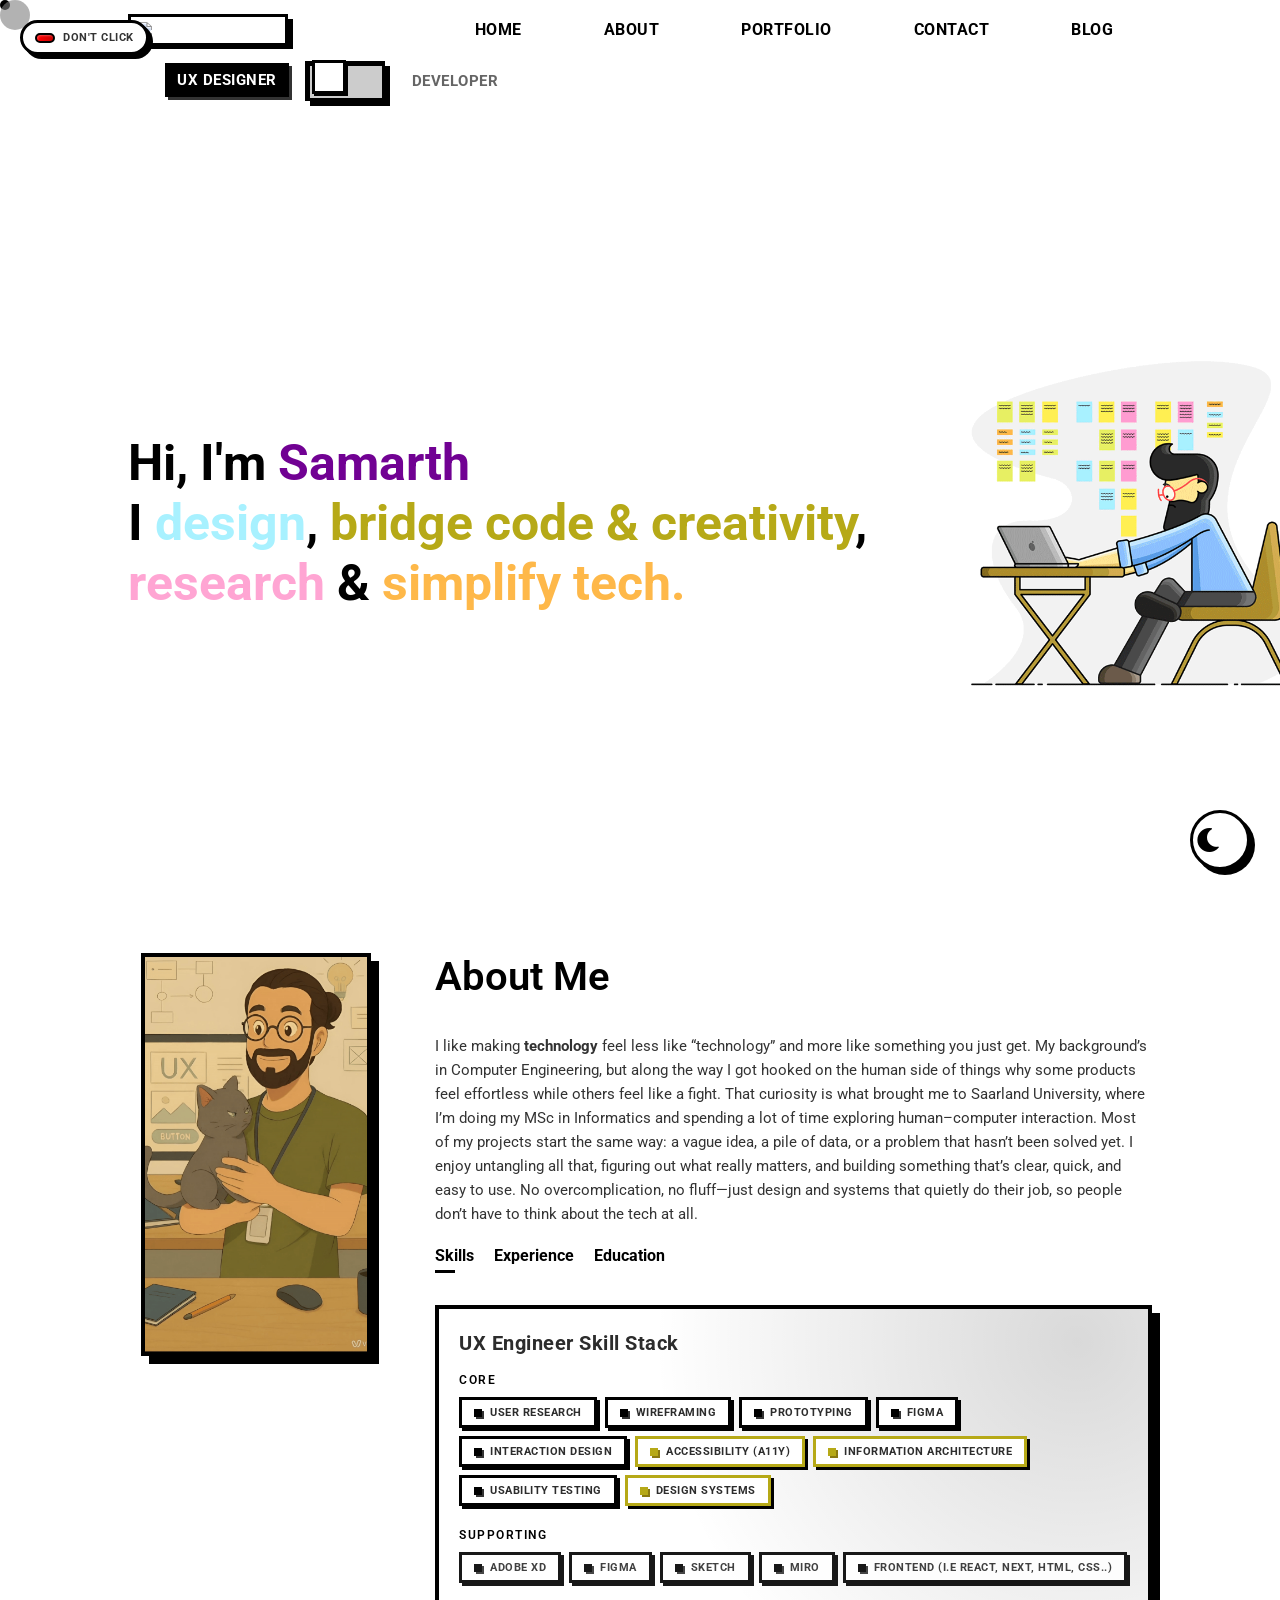
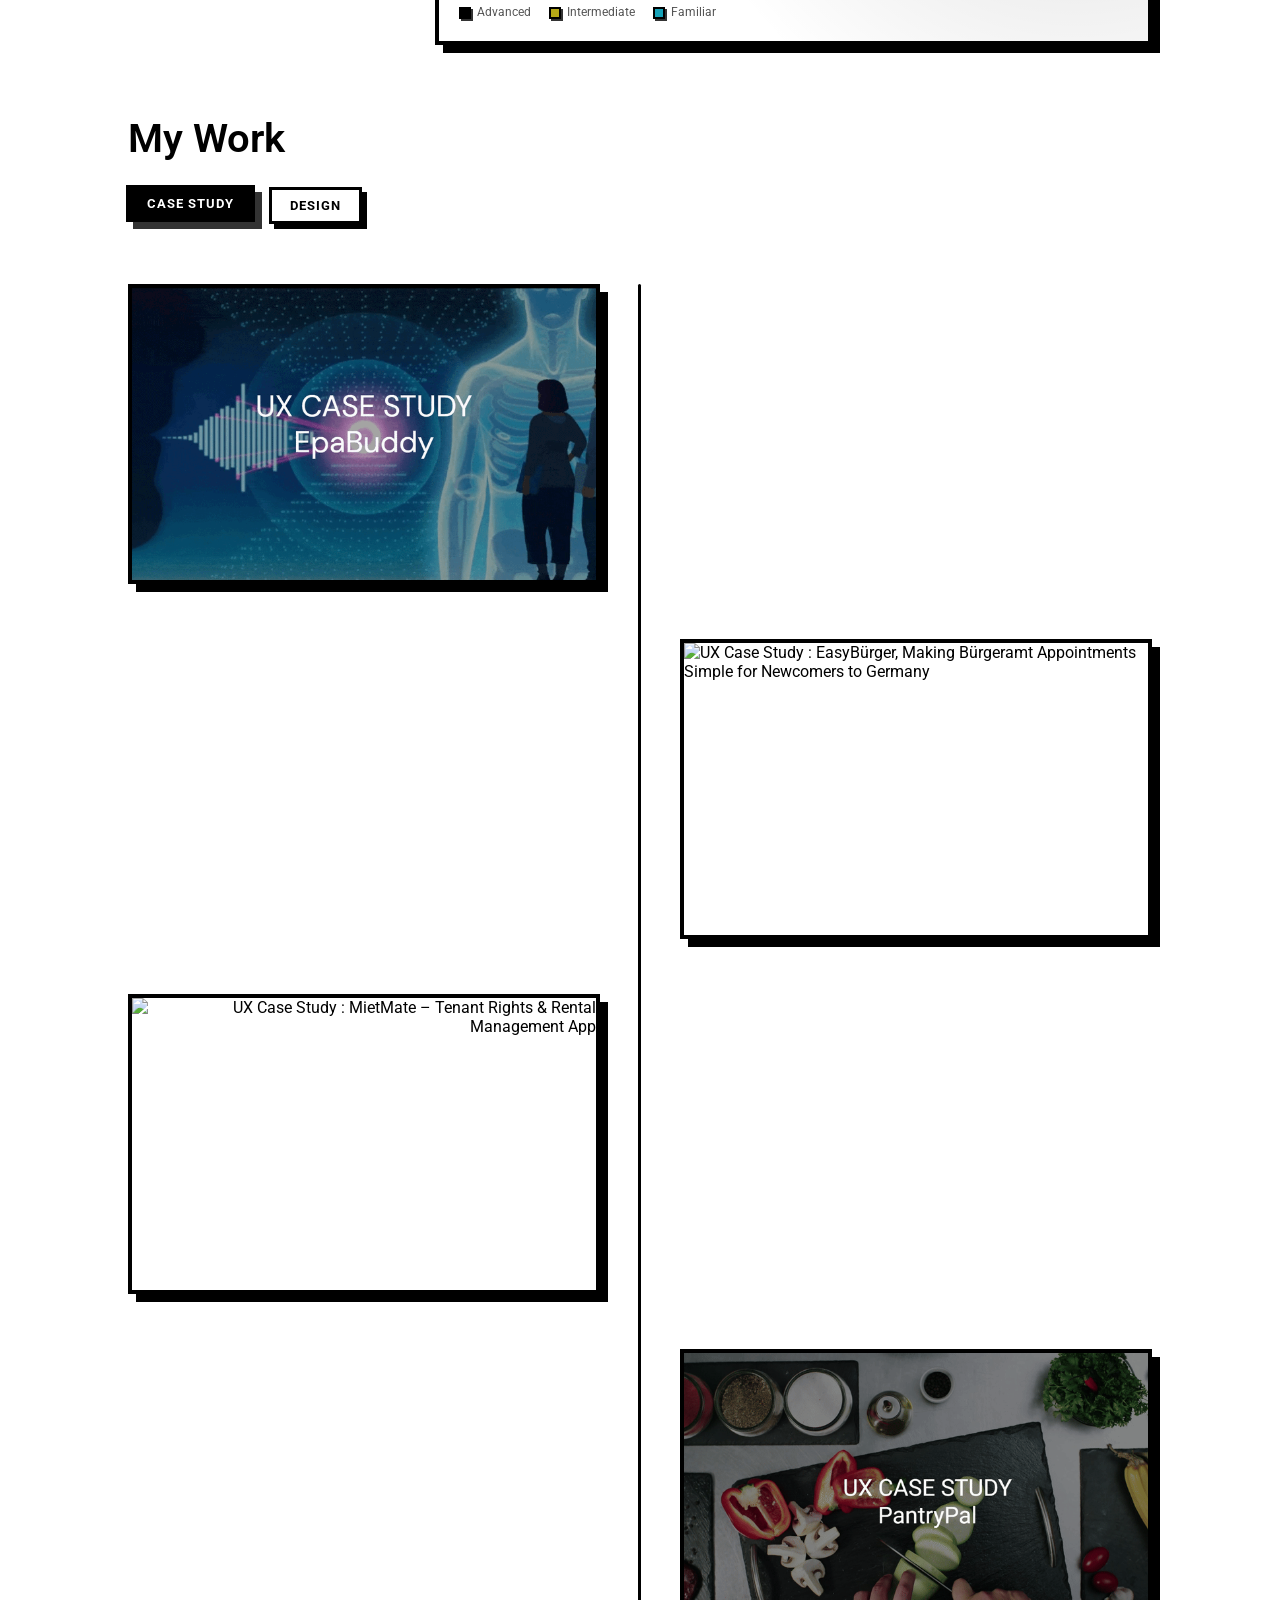
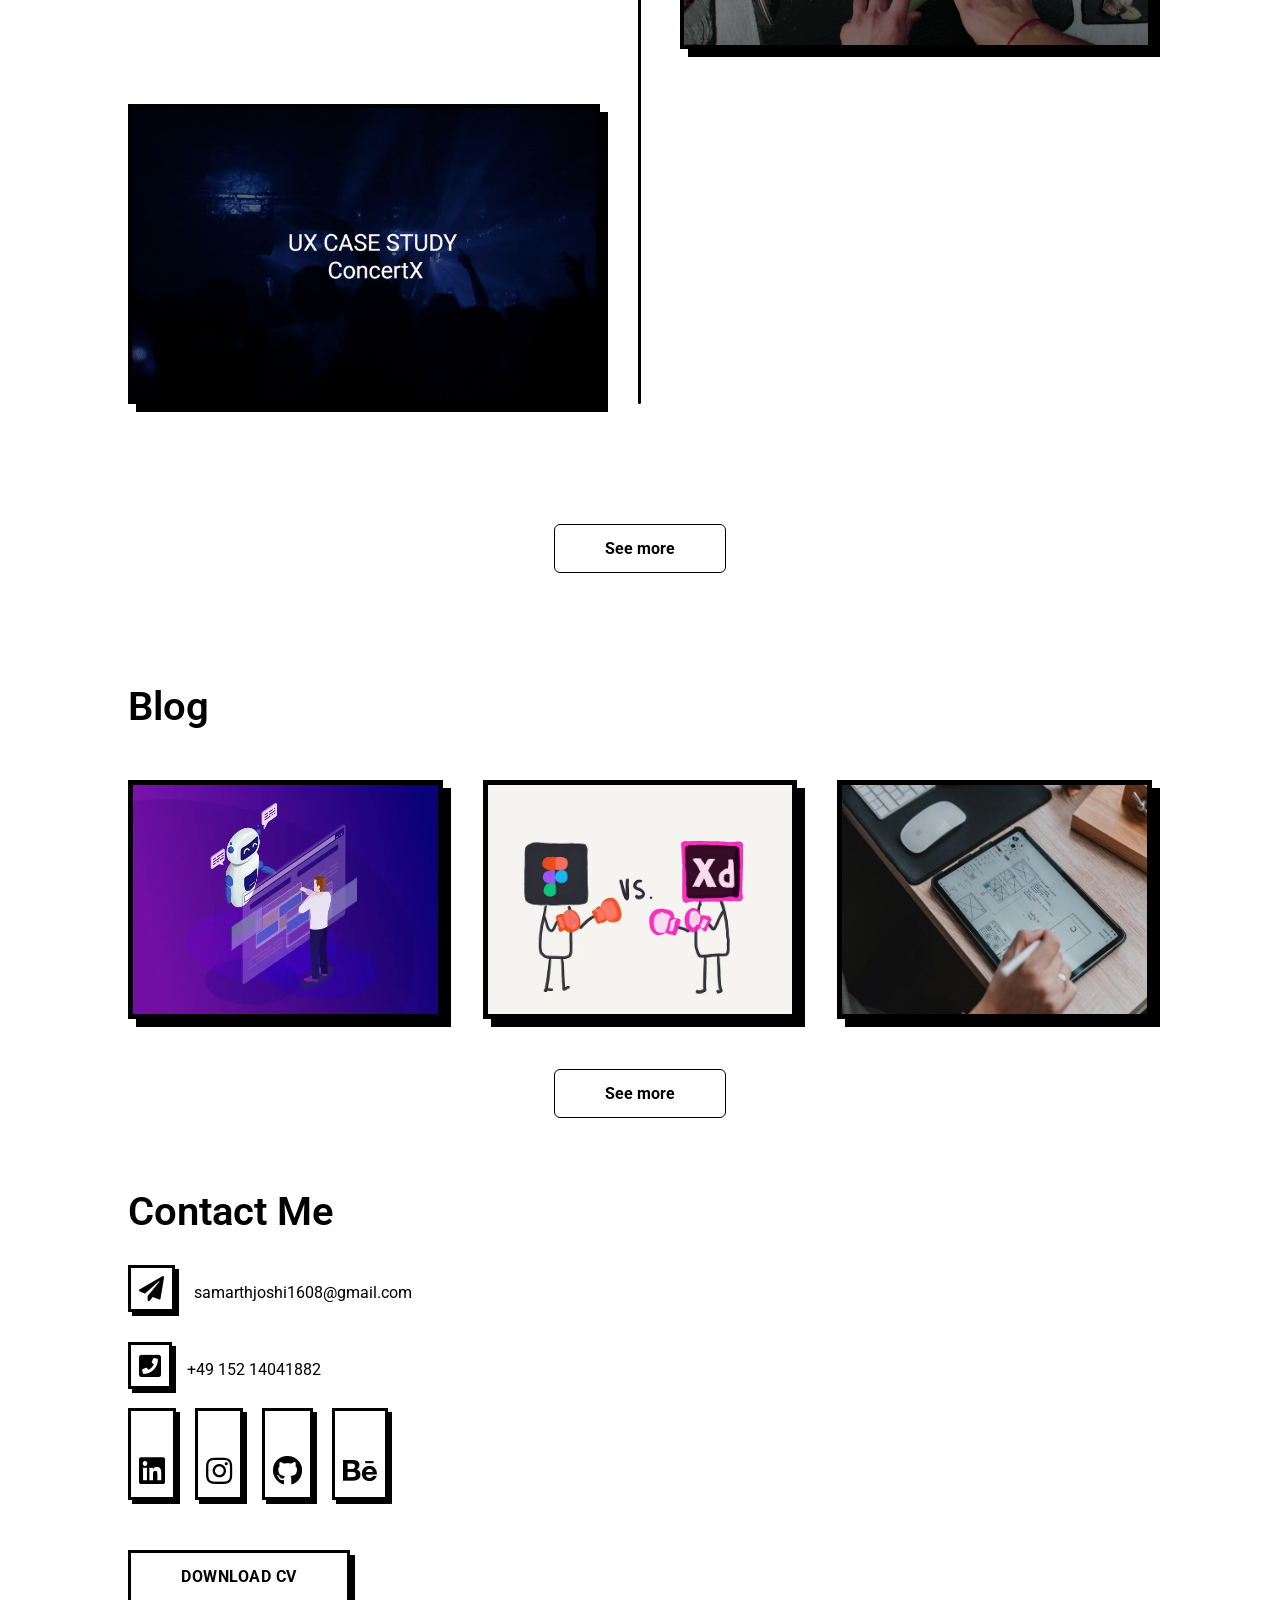
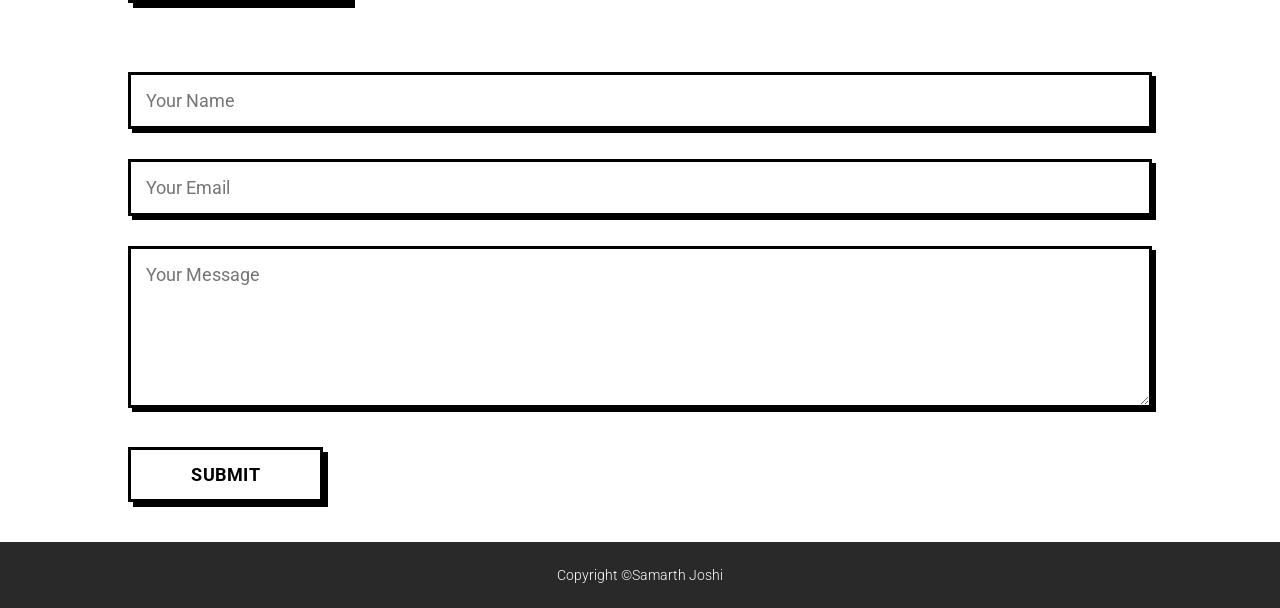
==== index.html @ 3511e474 "new case study" ====
<!DOCTYPE html>
<html lang="en">
    <head>
        <meta charset="UTF-8">
        <meta http-equiv="X-UA-Compatible" content="IE=edge">
        <meta name="viewport" content="width=device-width, initial-scale=1.0">
        <title>Samarth Joshi</title>
        <link rel="stylesheet" href="style.css">
        <link rel="stylesheet" href="https://use.fontawesome.com/releases/v5.13.0/css/all.css">
        <link rel="stylesheet" href="https://cdn.jsdelivr.net/npm/@fortawesome/fontawesome-free@5.15.4/css/fontawesome.min.css" integrity="sha384-jLKHWM3JRmfMU0A5x5AkjWkw/EYfGUAGagvnfryNV3F9VqM98XiIH7VBGVoxVSc7" crossorigin="anonymous">
        <link rel="preconnect" href="https://fonts.googleapis.com">

<link rel="preconnect" href="https://fonts.gstatic.com" crossorigin>
<link href="https://fonts.googleapis.com/css2?family=Roboto&display=swap" rel="stylesheet">
<link rel="preconnect" href="https://fonts.googleapis.com">
<link rel="preconnect" href="https://fonts.gstatic.com" crossorigin>
<link href="https://fonts.googleapis.com/css2?family=Tourney:wght@200&display=swap" rel="stylesheet">
<link rel="preconnect" href="https://fonts.googleapis.com">
<link rel="preconnect" href="https://fonts.gstatic.com" crossorigin>
<link href="https://fonts.googleapis.com/css2?family=Amatic+SC:wght@700&display=swap" rel="stylesheet">
<link rel="preconnect" href="https://fonts.googleapis.com">
<link rel="preconnect" href="https://fonts.gstatic.com" crossorigin>
<link href="https://fonts.googleapis.com/css2?family=Roboto+Condensed&display=swap" rel="stylesheet">
<link rel="preconnect" href="https://fonts.googleapis.com">
<link rel="preconnect" href="https://fonts.gstatic.com" crossorigin>
<link href="https://fonts.googleapis.com/css2?family=Trocchi&display=swap" rel="stylesheet">
<link rel="preconnect" href="https://fonts.googleapis.com">
<link rel="preconnect" href="https://fonts.gstatic.com" crossorigin>
<link href="https://fonts.googleapis.com/css2?family=Cutive&display=swap" rel="stylesheet">

    </head>
    <body>
<!-- Scroll Progress Indicator -->
<div class="scroll-progress" id="scrollProgress"></div>

<!-- Dynamic Cursor -->
<div class="cursor" id="cursor"></div>
<div class="cursor-follower" id="cursorFollower"></div>

<!-- Floating Particles -->
<canvas id="particlesCanvas"></canvas>

<!-- Matrix Pill Icon -->
<div class="matrix-pill-icon" id="matrixPillIcon" title="Take the red pill...">
    <div class="pill red-pill"></div>
    <span class="pill-text">Don't click</span>
</div>

<!-- Theme Toggle -->
<div class="theme-toggle" id="themeToggle">
    <i class="fas fa-moon"></i>
    <i class="fas fa-sun"></i>
</div>
<div id="header">
    <div class="container">
        <nav>
            <img src="images/Screenshot_2023-09-24_214916-removebg-preview.png" class="logo">
            <ul id="sidemenu">
                <li><a href="#header">Home</a></li>
                <li><a href="#About">About</a></li>
                <li><a href="#portfolio">Portfolio</a></li>
                <li><a href="#contact">Contact</a></li>
                <li><a href="#Blog">Blog</a></li>
                <i class="fas fa-times" onclick="closemenu()"></i>
            </ul>
            <i class="fas fa-bars" onclick="openmenu()"></i>
            <div class="role-toggle" aria-label="Toggle professional role">
                <span class="role-label active" data-role="ux">UX Designer</span>
                <label class="switch" aria-hidden="true">
                    <input type="checkbox" id="roleSwitch" aria-label="Developer mode toggle">
                    <span class="slider"></span>
                </label>
                <span class="role-label" data-role="dev">Developer</span>
            </div>

        </nav>
        <div class="header-content">
            <div class="header-image">
                <img src="Images/life-of-a-ux-designer-800x600.gif" alt="UX Designer Illustration" class="header-illustration">
            </div>
            <div class="header-text">
                <div class="text-typing">
                <h1 id="introLine">Hi, I'm <span1>Samarth</span1></h1>
                <h1 id="roleLine">
                    I <span2>design intuitive experiences</span2>, <span3>bridge code & creativity</span3>,<br>
                    <span4>research what users need</span4> & <span5>make technology feel effortless.</span5>
                </h1>
                </div>
            </div>
        </div>
    </div>
</div>
<!----------------about------------------------------>
<div id="About">
    <div class="container">
        <div class="row">
            <div class="about-col-1">
            <img src="Images/About me.gif" class="enhanced-hover">
            </div>
            <div class="about-col-2">
               <h1 class="subtitle">About Me</h1>
               <p id="aboutDescription" class="about-intro"><br>I like making <b>technology</b> feel less like “technology” and more like something you just get. My background’s in Computer Engineering, but along the way I got hooked on the human side of things why some products feel effortless while others feel like a fight. That curiosity is what brought me to Saarland University, where I’m doing my MSc in Informatics and spending a lot of time exploring human–computer interaction.

Most of my projects start the same way: a vague idea, a pile of data, or a problem that hasn’t been solved yet. I enjoy untangling all that, figuring out what really matters, and building something that’s clear, quick, and easy to use. No overcomplication, no fluff—just design and systems that quietly do their job, so people don’t have to think about the tech at all.</p>
               <div class="tab-titles">
                <p class="tab-links active-link"  onclick="opentab('Skills')" >Skills</p>
                <p class="tab-links"onclick="opentab('Experience')">Experience</p>
                <p class="tab-links" onclick="opentab('Education')">Education</p>

               </div>
               <div class="tab-contents active-tab"id='Skills'>
                <div class="about-card" id="skillsCard">
                    <h3 class="skills-role-heading" id="skillsRoleHeading">UX Engineer Skill Stack</h3>
                    <div class="skills-section" id="skillsPrimary">
                        <h4 class="skill-section-title">Core</h4>
                        <div class="skills-grid" id="dynamicSkills"></div>
                    </div>
                    <div class="skills-section" id="skillsSecondary">
                        <h4 class="skill-section-title">Supporting</h4>
                        <div class="skills-grid subtle" id="secondarySkills"></div>
                    </div>
                    <div class="skills-legend">
                        <span><span class="legend-dot level-advanced"></span>Advanced</span>
                        <span><span class="legend-dot level-intermediate"></span>Intermediate</span>
                        <span><span class="legend-dot level-basic"></span>Familiar</span>
                    </div>
                </div>
               </div>

                             <div class="tab-contents"id='Experience'>
                                 <div class="about-card exp-card" id="experienceCard">
                                        <h3 class="skills-role-heading" id="experienceHeading">Experience Snapshot</h3>
                                        <div class="exp-timeline" id="experienceTimeline"></div>
                                 </div>
                             </div>
                             <div class="tab-contents"id='Education'>
                                 <div class="about-card edu-card" id="educationCard">
                                        <h3 class="skills-role-heading">Education</h3>
                                        <div class="edu-list" id="educationList"></div>
                                 </div>
                             </div>
            </div>
        </div>
    </div>
</div>
<!-------------------Portfolio----------------------->
<div id="portfolio">
    <div class="container">
        <h1 class="subtitle">My Work</h1>
        <div class="project-filters" aria-label="Project filters" id="projectFilters">
            <button class="filter-btn active" data-filter="uiux">Case Study</button>
            <button class="filter-btn" data-filter="data">Design</button>
        </div>
    <div class="timeline project-timeline">
            <div class="timeline-item" data-category="uiux" data-project>
                <div class="work project-card">
                    <img src="Images/Group 26.png" alt="Hotel Booking App UI">
                    <div class="layer">
                        <div class="project-tags"><span>UI/UX</span><span>Prototype</span><span>Mobile</span></div>
                        <h3>Hotel Booking App</h3>
                        <p>End‑to‑end booking flow prototype focusing on clarity, trust signals & quick comparison.</p>
                        <div class="project-actions">
                            <a href="https://www.figma.com/proto/8xJ8wW83caqCKeoZTjOXZr/Hotel?type=design&node-id=33-191&t=L8AiPZRct03u7omN-1&scaling=min-zoom&page-id=0%3A1&starting-point-node-id=72%3A335&mode=design" target="_blank" aria-label="Open Hotel Booking App prototype"><i class="fas fa-external-link-alt"></i></a>
                        </div>
                    </div>
                </div>
            </div>
            <div class="timeline-item" data-category="uiux" data-project>
                <div class="work project-card">
                    <img src="Images/PantryPal.jpg" alt="Meditation App UI">
                    <div class="layer">
                        <div class="project-tags"><span>Wellness</span><span>UI/UX</span><span>Minimal</span></div>
                        <h3>Meditation App</h3>
                        <p>Calm, low‑distraction interface emphasizing routine streaks and guided session discovery.</p>
                        <div class="project-actions">
                            <a href="https://www.figma.com/proto/Tuli7DywD3AsdJmvYajWRR/Yoga-X?type=design&node-id=45-372&t=jBt9B0xJ7muewPkZ-1&scaling=min-zoom&page-id=0%3A1&starting-point-node-id=45%3A372&mode=design" target="_blank" aria-label="Open Meditation App prototype"><i class="fas fa-external-link-alt"></i></a>
                        </div>
                    </div>
                </div>
            </div>
            <div class="timeline-item" data-category="uiux" data-project>
                <div class="work project-card">
                    <img src="Images/Group 28.png" alt="Travel Booking App UI">
                    <div class="layer">
                        <div class="project-tags"><span>Travel</span><span>UI/UX</span><span>Animations</span></div>
                        <h3>Travel Booking App</h3>
                        <p>Simplified itinerary builder with progressive disclosure for fares, filters & upsells.</p>
                        <div class="project-actions">
                            <a href="https://www.figma.com/proto/XybJur8tO2D9V8ZmimpcKU/Travel-website?type=design&node-id=10-212&t=4AFD6om51mF8ikL7-1&scaling=min-zoom&page-id=10%3A211&mode=design" target="_blank" aria-label="Open Travel Booking App prototype"><i class="fas fa-external-link-alt"></i></a>
                        </div>
                    </div>
                </div>
            </div>
            <!-- Data projects integrated here -->
            <div class="timeline-item" data-category="data" data-project>
                <div class="work project-card">
                    <img src="Images/pexels-victor-freitas-841130.jpg" alt="Fitbit Data Project">
                    <div class="layer">
                        <div class="project-tags"><span>Data</span><span>EDA</span><span>Health</span></div>
                        <h3>Quantified Self: Fitbit Data</h3>
                        <p>Analyzing multi‑dimension tracker logs (activity / sleep / heart) to surface patterns & lifestyle insights.</p>
                        <div class="project-actions">
                            <a href="https://github.com/samy0816/PrepInsta_Winter_Internship/tree/main/Week%208%20(%20Capstone%20project-%20Fitbit%20tracker%20application)" target="_blank" aria-label="Open Fitbit Data Project repository"><i class="fas fa-external-link-alt"></i></a>
                        </div>
                    </div>
                </div>
            </div>
            <div class="timeline-item" data-category="data" data-project>
                <div class="work project-card">
                    <img src="Images/HansRosling.png" alt="Hans Rosling Data Storytelling">
                    <div class="layer">
                        <div class="project-tags"><span>DataViz</span><span>Animation</span><span>Storytelling</span></div>
                        <h3>Hans Rosling Visuals</h3>
                        <p>Recreated animated bubble charts to communicate multi‑variable development progress with impact.</p>
                        <div class="project-actions">
                            <a href="https://github.com/samy0816/PrepInsta_Winter_Internship/tree/main/Week%204%20(%20Advance%20Data%20visualization%20with%20animation%20in%20python%20(%20Hans%20rossling%20Tedex%20data%20visualization%20case%20study)" target="_blank" aria-label="Open Hans Rosling Data Storytelling repository"><i class="fas fa-external-link-alt"></i></a>
                        </div>
                    </div>
                </div>
            </div>
            <div class="timeline-item" data-category="data" data-project>
                <div class="work project-card">
                    <img src="Images/174092-clue-illustration.png" alt="SQL Sleuth Project">
                    <div class="layer">
                        <div class="project-tags"><span>SQL</span><span>Queries</span><span>Case</span></div>
                        <h3>SQL Sleuth</h3>
                        <p>Interactive detective‑style querying: uncovering anomalies, joins & relational patterns in datasets.</p>
                        <div class="project-actions">
                            <a href="https://github.com/samy0816/PrepInsta_Winter_Internship/tree/main/Week%205(%20MySQL%20and%20Web%20Scraping)" target="_blank" aria-label="Open SQL Sleuth repository"><i class="fas fa-external-link-alt"></i></a>
                        </div>
                    </div>
                </div>
            </div>
        </div>
        </div>
        <a href="" class="btn">See more</a>
    </div>
</div>
    </div>

</div>

<!--------------------Blog-------------------------------------------->
<div id="Blog">
    <div class="container">
        <h1 class="subtitle">Blog</h1>
        <div class="worklist1">

            <div class="work1">
              <img src="Images/1_QT7t9UlXrAoyfu_FBdVp7A.webp">
                <div class="layer1">
                    <h3><br>AI and UI: A beneficial ally for UI</h3>
                    <p><br>How AI can be useful for UX designer</p>
                    <a href="https://medium.com/@samarthjoshi1608/ai-and-ui-a-beneficial-ally-for-ui-14fa29f9d7f6" target="_blank"><i class="fas fa-external-link-alt"></i></a>

                  
                </div>
            </div>
            
            <div class="work1">
         <img src="Images/1_ygLNnseZxXcMUCDJZlP22Q.webp">
                <div class="layer1">
                    <h3><br>Figma vs Adobe XD: A Design War</h3>
                    <p><br>Comparsion between two most popular design tools</p>
                    <a href="https://medium.com/@samarthjoshi1608/figma-vs-adobe-xd-a-design-war-c8dd481e9f0b" target="_blank"><i class="fas fa-external-link-alt"></i></a>
                  
                </div>
            </div>
            
            <div class="work1">
        <img src="Images/0_QxLrVeyHcqgtIvYl.jpg">
                <div class="layer1">
                    <h3><br>How UX has evolved over time</h3>
                    <p><br>History of UI/UX</p>
                    <a href="https://medium.com/@samarthjoshi1608/how-ux-has-evolved-over-time-274c6830c965" target="_blank"><i class="fas fa-external-link-alt"></i></a>
                  
                </div>
            </div>

        </div>
        <a href="https://medium.com/@samarthjoshi1608" class="btn">See more</a>
    </div>
</div>

<!-----------------Contact------------------------------------>
<div id="contact">
    <div class="container">
        <div class="row">
            <div class="contact-left">
                <h1 class="subtitle">Contact Me</h1>
                <p><i class="fa fa-paper-plane" aria-hidden="true"></i> samarthjoshi1608@gmail.com</p>
                <p><i class="fa fa-phone-square" aria-hidden="true"></i>+49 152 14041882</p>
                <br>
                <div class="social-icons">
                    <a href="https://www.linkedin.com/in/samarth-joshi-3b1a7218b/"><br><i class="fab fa-linkedin"></i></a>
                    <a href="https://www.instagram.com/uidude_0816/" target="_blank"><br><i class="fab fa-instagram"></i></a>
                    <a href="https://github.com/samy0816" target="_blank"><br><i class="fab fa-github"></i></a>
                    <a href="https://www.behance.net/samarthjoshi8" target="_blank"><br><i class="fab fa-behance"></i></a>
                </div>
                <a href="Images/my-cv.pdf" download class="btn btn2">Download CV</a>
            </div>
            <div class="contact-right">
                <form name="submit-to-google-sheet">
                    <input type="text" name="Name" placeholder="Your Name" required>
                    <input type="email" name="Email"placeholder="Your Email"required>
                    <textarea name="Message" id="" rows="6" placeholder="Your Message"></textarea>
                    <button type="submit" class="btn btn2">Submit</button>
                </form> 
                <span id="msg"></span>
            </div>
        </div>
    </div>
    <div class="copyright">
    <p>Copyright ©Samarth Joshi</p>
    </div>
</div>

<!-- Matrix Overlay -->
<div class="matrix-overlay" id="matrixOverlay">
    <canvas id="matrixCanvas"></canvas>
    <div class="matrix-quote">
        <h2>"You take the red pill, you stay in Wonderland,</h2>
        <h2>and I show you how deep the rabbit-hole goes."</h2>
        <p>- Morpheus</p>
    </div>
</div>



<script>
    var tablinks = document.getElementsByClassName("tab-links");
    var tabcontents = document.getElementsByClassName("tab-contents");

    function opentab(tabname){
        for(tablink of tablinks)
        {
            tablink.classList.remove("active-link");
        }
        for(tabcontent of tabcontents)
        {
            tabcontent.classList.remove("active-tab");
        }
        event.currentTarget.classList.add("active-link");
        document.getElementById(tabname).classList.add("active-tab");
    }
</script>
<script>
    var sidemenu= document.getElementById("sidemenu");
    function openmenu(){
        sidemenu.style.right= "0";
    }

    function closemenu(){
        // Check screen width to use appropriate close position
        if (window.innerWidth <= 600) {
            sidemenu.style.right= "-250px";
        } else {
            sidemenu.style.right= "-300px";
        }
    }
</script>

<script>
    const scriptURL = 'https://script.google.com/macros/s/AKfycbzm1kVBFBYsK7bOjLw-GiNfV064TE55EIblt0Td_sFp7w3NfkiRDyka27ku7OjHH40k/exec'
    const form = document.forms['submit-to-google-sheet']
    const msg=document.getElementById("msg")
  
    form.addEventListener('submit', e => {
      e.preventDefault()
      fetch(scriptURL, { method: 'POST', body: new FormData(form)})
        .then(response => {
            msg.innerHTML="Message sent successfully"
            setTimeout(function(){
                msg.innerHTML=""
            },5000)
            form.reset()
        })
        .catch(error => console.error('Error!', error.message))
    })
  </script>
<script>
// Role toggle logic
const headerEl=document.getElementById('header');
const roleSwitch=document.getElementById('roleSwitch');
const roleLabels=document.querySelectorAll('.role-toggle .role-label');
const introLine=document.getElementById('introLine');
const roleLine=document.getElementById('roleLine');
// Dynamic skills elements
const skillsRoleHeading=document.getElementById('skillsRoleHeading');
const dynamicSkills=document.getElementById('dynamicSkills');
const secondarySkills=document.getElementById('secondarySkills');
const skillsCard=document.getElementById('skillsCard');

const skillData={
    ux:{
        title:'UX Engineer Skill Stack',
        primary:[
            {name:'User Research',level:'advanced'},
            {name:'Wireframing',level:'advanced'},
            {name:'Prototyping',level:'advanced'},
            {name:'Figma',level:'advanced'},
            {name:'Interaction Design',level:'advanced'},
            {name:'Accessibility (a11y)',level:'intermediate'},
            {name:'Information Architecture',level:'intermediate'},
            {name:'Usability Testing',level:'advanced'},
            {name:'Design Systems',level:'intermediate'}
        ],
        secondary:[
            {name:'Adobe XD',level:'advanced'},
            {name:'Figma',level:'advanced'},
            {name:'Sketch',level:'advanced'},
            {name:'Miro',level:'advanced'},
            {name:'Frontend (i.e React, Next, HTML, CSS..)',level:'advanced'}
          
        ]
    },
    dev:{
        title:'Developer Skill Stack',
        primary:[
            {name:'React',level:'advanced'},
            {name:'TypeScript',level:'advanced'},
            {name:'Next.js',level:'advanced'},
            {name:'Node.js',level:'advanced'},
            {name:'Express.js',level:'advanced'},
            {name:'MongoDB',level:'advanced'},
            {name:'ASP. NET',level:'intermediate'},
            {name:'SQL',level:'intermediate'},
            {name:'Python',level:'intermediate'},
            {name:'Java',level:'intermediate'},
            {name:'C/C++',level:'intermediate'},


        ],
        secondary:[
            {name:'SDLC',level:'advanced'},
            {name:'Data Analysis and Visualization',level:'advanced'},
            {name:'Machine Learning and Data Science',level:'intermediate'},
            {name:'Debugging',level:'advanced'},
            {name:'Testing',level:'intermediate'},
            {name:'Git',level:'intermediate'},
            {name:'Agile Practices',level:'intermediate'},
            {name:'System Design',level:'basic'}
        ]
    }
};

// Experience & Education data
const experienceData={
    ux:[
      {period:'01/2024 – Present', role:'Research Assistant', company:'Universität des Saarlandes, Saarbrücken', desc:'Drove AI-in-Education research, built interactive dashboards, handled full stack dev, and led Data Visualization instruction—bridging research, teaching, and real-world impact.'},
        {period:'09/2023 – 01/2024', role:'Data Analyst Intern', company:'PrepInsta Pvt Ltd, Delhi', desc:'Delivered actionable insights via Python and Tableau, boosting data-driven decisions and reducing stakeholder turnaround time by 25%.'},
        {period:'08/2023 – 09/2023', role:'Software Developer Intern', company:'Huawei Technologies, Bangalore', desc:'Enhanced system reliability and performance through rigorous testing, bug fixes, and optimized code—cutting errors by 20%.'},
        {period:'07/2022 – 08/2023', role:'System Engineer', company:'Tata Consultancy Services, Pune', desc:'Worked with British Telecom and global clients to resolve critical issues, reducing downtime by 35% and elevating system stability across multiple regions.'},
        {period:'08/2023 – 09/2023', role:'UX Design and Research Intern', company:'Suven Consultants, Mumbai', desc:'Led usability testing with 150+ users, iterated on real feedback, and delivered UI improvements that boosted engagement and adaptability.'}
    ],
    dev:[
        {period:'01/2024 – Present', role:'Research Assistant', company:'Universität des Saarlandes, Saarbrücken', desc:'Drove AI-in-Education research, built interactive dashboards, handled full stack dev, and led Data Visualization instruction—bridging research, teaching, and real-world impact.'},
        {period:'09/2023 – 01/2024', role:'Data Analyst Intern', company:'PrepInsta Pvt Ltd, Delhi', desc:'Delivered actionable insights via Python and Tableau, boosting data-driven decisions and reducing stakeholder turnaround time by 25%.'},
        {period:'08/2023 – 09/2023', role:'Software Developer Intern', company:'Huawei Technologies, Bangalore', desc:'Enhanced system reliability and performance through rigorous testing, bug fixes, and optimized code—cutting errors by 20%.'},
        {period:'07/2022 – 08/2023', role:'System Engineer', company:'Tata Consultancy Services, Pune', desc:'Worked with British Telecom and global clients to resolve critical issues, reducing downtime by 35% and elevating system stability across multiple regions.'},
        {period:'08/2023 – 09/2023', role:'UX Design and Research Intern', company:'Suven Consultants, Mumbai', desc:'Led usability testing with 150+ users, iterated on real feedback, and delivered UI improvements that boosted engagement and adaptability.'}
    ]
};
const educationData=[
    {degree:"M.S.C informatik/ Computer Science (Currently Pursuing)", inst:"Saarland University, Germany", detail:"Focus: HCI, Data Systems, Applied ML"},
    {degree:"Bachelor of Engineering in Computer Engineering (1.32 GPA)", inst:"Savitribai Phule Pune University, India", detail:"Core CS + Project-based learning"},
];

const experienceTimeline=document.getElementById('experienceTimeline');
const educationList=document.getElementById('educationList');

function renderExperience(mode){
    const list=experienceData[mode]||[];
    experienceTimeline.innerHTML=list.map(item=>`
        <div class="exp-item">
            <h4 class="exp-role">${item.role} <span class="badge">${item.period}</span></h4>
            <div class="exp-meta">${item.company}</div>
            <div class="exp-desc">${item.desc}</div>
        </div>`).join('');
}

function renderEducation(){
    if(!educationList.innerHTML){
        educationList.innerHTML=educationData.map(e=>`
            <div class="edu-item">
                <h4 class="edu-degree">${e.degree}</h4>
                <div class="edu-meta">${e.inst}</div>
                <div class="edu-extra">${e.detail}</div>
            </div>`).join('');
    }
}
renderEducation();

function renderSkills(mode){
    const data=skillData[mode];
    if(!data) return;
    skillsRoleHeading.textContent=data.title;
    const pill=(s)=>`<span class="skill-pill level-${s.level}" data-level="${s.level}"><span class="dot"></span>${s.name}</span>`;
    dynamicSkills.innerHTML=data.primary.map(pill).join('');
    secondarySkills.innerHTML=data.secondary.map(pill).join('');
    skillsCard.classList.remove('fade-update');
    void skillsCard.offsetWidth; // reflow
    skillsCard.classList.add('fade-update');
}

function updateProjectFilters(mode) {
    const projectFilters = document.getElementById('projectFilters');
    // preserve currently active filter token (if any)
    const prevActive = projectFilters.querySelector('.filter-btn.active');
    const prevToken = prevActive ? prevActive.getAttribute('data-filter') : null;

    if (mode === 'dev') {
        // developer mode -> show three filters: Full Stack, Frontend, Data
        projectFilters.innerHTML = `
            <button class="filter-btn" data-filter="fullstack">Full Stack</button>
            <button class="filter-btn" data-filter="frontend">Frontend</button>
            <button class="filter-btn" data-filter="data">Data Analysis</button>
        `;
    } else {
        // ux mode -> two filters: Case Study, Design
        projectFilters.innerHTML = `
            <button class="filter-btn" data-filter="uiux">Case Study</button>
            <button class="filter-btn" data-filter="data">Design</button>
        `;
    }

    // restore previous active if still present, otherwise mark first as active
    if (prevToken) {
        const newActive = projectFilters.querySelector(`.filter-btn[data-filter="${prevToken}"]`);
        if (newActive) newActive.classList.add('active');
        else {
            const f = projectFilters.querySelector('.filter-btn'); if (f) f.classList.add('active');
        }
    } else {
        const f = projectFilters.querySelector('.filter-btn'); if (f) f.classList.add('active');
    }

    // if the filter wiring exists, rebind handlers
    if (typeof refreshFilterButtons === 'function') refreshFilterButtons();
}

// Project data structure for different roles
const projectData = {
    ux: {
        uiux: [
            {
                img: 'Epa/ePa.gif',
                alt: 'UX Case Study : EPA Buddy – Your Companion for Germany\'s Electronic Patient Record',
                tags: ['UI/UX', 'HealthTech', 'UX Research', 'Case Study'],
                title: 'UX Case Study : EPA Buddy – Your Companion for Germany\'s Electronic Patient Record',
                description: 'A companion app helping users navigate Germany\'s electronic patient record (ePA) system with clarity and confidence.',
                link: 'epa-companion-case-study.html'
            },
            {
                img: 'Images/1gif (1).gif',
                alt: 'UX Case Study : EasyBürger, Making Bürgeramt Appointments Simple for Newcomers to Germany',
                tags: ['UI/UX', 'Student-Friendly', 'UX Research','Case Study'],
                title: 'UX Case Study : EasyBürger, Making Bürgeramt Appointments Simple for Newcomers to Germany',
                description: 'A solution that simplifying Bürgeramt appointments for newcomers in Germany.',
                link: 'case-study.html'
            },
            {
                img: 'Images/1gif (3).gif',
                alt: 'UX Case Study : MietMate – Tenant Rights & Rental Management App',
                tags: ['UI/UX', 'LegalTech', 'UX Research','Case Study'],
                title: 'UX Case Study : MietMate – Tenant Rights & Rental Management App',
                description: 'A legal-tech solution that empowers tenants with accessible tools to manage rights, contracts, and disputes confidently.',
                link: 'https://www.behance.net/gallery/236267301/UX-Case-Study-Mietmate'
            },
            {
                img: 'Images/1gif (2).gif',
                alt: 'UX Case Study : PantryPal – Cooking, Budgeting & Smart Recipe Assistant',
                tags: ['UI/UX', 'FoodTech', 'Product Design','Gamified Budgeting and Cooking'],
                title: 'UX Case Study : PantryPal – Cooking, Budgeting & Smart Recipe Assistant',
                description: 'A food-tech app that helps users cook smarter, stay on budget, and reduce waste through guided recipes and gamified learning.',
                link: 'https://medium.com/@samarthjoshi1608/ux-case-study-pantrypal-cooking-budgeting-smart-recipe-assistant-7d09d4a78a9b'
            },
            {
                img: 'Images/1gif (4).gif',
                alt: 'UX Case Study : Concert Booking App – Music & Event Discovery',
                tags: ['UI/UX', 'Music & Ticketing', 'Travel Integration'],
                title: 'UX Case Study : Concert Booking App – Music & Event Discovery',
                description: 'An event-tech platform that simplifies concert discovery, ticket booking, and travel planning for music lovers.',
                link: 'https://medium.com/@samarthjoshi1608/ux-case-study-concert-booking-app-c4a6dbf09ace'
            }
        ],
        data: [
            {
                img: 'Images/preview.gif',
                alt: 'Hotel X- stay booking platform UI Design Data Project',
                tags: ['UI/UX', 'Booking Website', 'PMS'],
                title: 'Hotel X- stay booking platform UI Design',
                description: 'A hotel booking platform UI designed to streamline the reservation process, focusing on straightforward navigation and a user-friendly experience from browsing to booking confirmation.',
                link: 'https://www.figma.com/proto/8xJ8wW83caqCKeoZTjOXZr/Hotel?type=design&node-id=33-191&t=L8AiPZRct03u7omN-1&scaling=min-zoom&page-id=0%3A1&starting-point-node-id=72%3A335&mode=design)'
            },
            {
                img: 'Images/deisgn2.gif',
                alt: 'YogaX- Meditation App UI Design',
                tags: ['UIUX', 'MeditationApp', 'Edtech'],
                title: 'YogaX- Meditation App UI Design',
                description: 'A wellbeing booking platform focused on meditation and yoga, offering a simple and calming experience for users.',
                link: 'https://www.figma.com/proto/Tuli7DywD3AsdJmvYajWRR/Yoga-X?type=design&node-id=45-372&t=jBt9B0xJ7muewPkZ-1&scaling=min-zoom&page-id=0%3A1&starting-point-node-id=45%3A372&mode=design)'
            },
            {
                img: 'Images/okko_car_loop.gif',
                alt: 'Travel X- Travel Website UI Design',
                tags: ['UIUX', 'TravelWebsite', 'TravelTech'],
                title: 'Travel X- Travel Website UI Design',
                description: 'A travel website UI design project focused on delivering a smooth and visually appealing user experience.',
                link: 'https://www.figma.com/proto/XybJur8tO2D9V8ZmimpcKU/Travel-website?type=design&node-id=10-212&t=4AFD6om51mF8ikL7-1&scaling=min-zoom&page-id=10%3A211&mode=design)'
            }
        ]
    },
    dev: {
        fullstack: [
            // Placeholder for Full Stack projects - replace with actual content
              {
                img: 'Images/Networking.webp',
                alt: 'Proconnect- AI Based networking platform',
                tags: ['Next.js', 'Node.js', 'MongoDB', 'Bootstrap', 'Express', 'Material UI','Hugging Face Inference API', 'AI'],
                title: 'Proconnect- AI Based networking platform',
                description: 'A modern, full-stack professional networking platform inspired by LinkedIn, built with cutting-edge technologies and powered by AI features such as AI based post and comment generation.',
                link: 'https://proconnectdemo.netlify.app/'
            },
            {
                img: 'Images/how_to_trade.webp',
                alt: 'Trade X- Trading Platform with AI Based recommendations',
                tags: ['React', 'Node.js', 'MongoDB', 'Bootstrap', 'Express', 'Material UI','RAG', 'AI'],
                title: 'Trade X- Trading Platform with AI Based recommendations',
                description: 'A powerful full-stack trading platform with built-in RAG (Retrieval-Augmented Generation) AI, designed to provide smart portfolio management and real-time trading insights',
                link: 'https://steady-genie-711707.netlify.app/'
            },
            {
                img: 'Images/Video.avif',
                alt: 'Video X- Remote calling platform with smart AI meeting assitant',
                tags: ['React', 'Express', 'MongoDB', 'WebRTC','Node.js', 'AI', 'API'],
                title: 'Video X- Remote calling platform',
                description: 'A real-time calling platform with features like video conferencing, screen sharing, and chat functionality with smart AI meeting assitant.',
                link: 'https://videoxplatform.netlify.app/'
            },
            {
                img: 'Images/Hotel.jpg',
                alt: 'Nomad Nest- Hotel Booking platform',
                tags: ['HTML', 'CSS','Bootstrap', 'EJS','Node.js','EJS','MongoDB','Tailwind CSS'],
                title: 'Nomad Nest - Hotel Booking platform',
                description: 'A full-featured hotel booking platform where users can browse rooms, make reservations, manage bookings, and handle payments. Built with Node.js, EJS, and MongoDB, it includes an admin dashboard, user authentication, and a responsive, modern UI for seamless hotel management.',
                link: 'https://nomad-nest-dzm5.onrender.com/listings'
            }
        ],
        frontend: [
            {
                img: 'Images/Climate.png',
                alt: 'Climate Simulator',
                tags: ['TypeScript', 'React', 'Splash'],
                title: 'Climate Simulator',
                description: 'An interactive climate simulator that visualizes the impact of various factors on climate change.',
                link: 'https://lambent-sunburst-0b9df2.netlify.app/'
            },
            {
                img: 'Images/PantryPal1.png',
                alt: 'Pantry Pal - AI based Cooking platform',
                tags: ['React', 'Tailwind CSS', 'Swiper','AI'],
                title: 'Pantry Pal - AI based Cooking platform',
                description: 'A recipe application that helps users learn cooking, manage their pantry budget and suggests recipes based on available ingredients.',
                link: 'https://illustrious-churros-8b11d3.netlify.app/#'
            }
        ],
        data: [
            {
                img: 'Images/pexels-victor-freitas-841130.jpg',
                alt: 'Quantified Self: Fitbit Data',
                tags: ['Data', 'EDA', 'Health'],
                title: 'Quantified Self: Unveiling Insights from Fitbit Data',
                description: 'This project delves into Fitbit tracker logs to uncover patterns, trends and correlations across activity, sleep and heart-rate data. The analysis surfaces actionable lifestyle insights and visual summaries for personalized wellness.',
                link: 'https://github.com/samy0816/PrepInsta_Winter_Internship/tree/main/Week%208%20(%20Capstone%20project-%20Fitbit%20tracker%20application)'
            },
            {
                img: 'Images/HansRosling.png',
                alt: 'Data Storytelling: Hans Rosling visuals',
                tags: ['DataViz', 'Animation', 'Storytelling'],
                title: "Data Storytelling: Unveiling the Power of Statistics through Hans Rosling's Legacy",
                description: "Recreated Hans Rosling‑style animated visuals to communicate multi‑variable development trends and show how data storytelling can correct misconceptions and build intuition.",
                link: 'https://github.com/samy0816/PrepInsta_Winter_Internship/tree/main/Week%204%20(%20Advance%20Data%20visualization%20with%20animation%20in%20python%20(%20Hans%20rossling%20Tedex%20data%20visualization%20case%20study)'
            },
            {
                img: 'Images/174092-clue-illustration.png',
                alt: 'SQL Sleuth: detective-style queries',
                tags: ['SQL', 'Queries', 'Case Study'],
                title: 'SQL Sleuth: The Detective Game of Data Queries',
                description: 'An interactive, detective‑style exploration using SQL to find anomalies, joins and business insights across relational datasets — practice cases include fraud detection and customer behavior analysis.',
                link: 'https://github.com/samy0816/PrepInsta_Winter_Internship/tree/main/Week%205(%20MySQL%20and%20Web%20Scraping)'
            }
        ]
    }
};

function renderProjects(mode) {
    const timeline = document.querySelector('.project-timeline');
    const currentProjects = projectData[mode] || {};
    let projectHTML = '';

    if (mode === 'dev') {
        // fullstack
        (currentProjects.fullstack || []).forEach(project => {
            projectHTML += buildProjectHTML('fullstack', project);
        });
        // frontend
        (currentProjects.frontend || []).forEach(project => {
            projectHTML += buildProjectHTML('frontend', project);
        });
        // data
        (currentProjects.data || []).forEach(project => {
            projectHTML += buildProjectHTML('data', project);
        });
    } else {
        // UX mode
        (currentProjects.uiux || []).forEach(project => {
            projectHTML += buildProjectHTML('uiux', project);
        });
        (currentProjects.data || []).forEach(project => {
            projectHTML += buildProjectHTML('data', project);
        });
    }

    timeline.innerHTML = projectHTML;

    // Re-initialize project items and apply current filter
    window.projectItems = document.querySelectorAll('.timeline-item[data-project]');

    // Apply current active filter to new projects
    const activeFilterBtn = document.querySelector('.filter-btn.active');
    if (activeFilterBtn) {
        const currentFilter = activeFilterBtn.getAttribute('data-filter');
        applyFilter(currentFilter);
    }

    // Re-initialize/refine intersection observer for new projects
    if (window.projectObserver) window.projectObserver.disconnect();
    window.projectObserver = new IntersectionObserver(entries => {
        entries.forEach(e => {
            if (e.isIntersecting) {
                e.target.classList.add('visible');
                window.projectObserver.unobserve(e.target);
            }
        });
    }, { threshold: 0.25 });
    window.projectItems.forEach(item => window.projectObserver.observe(item));
}

//==================== INTERACTIVE FEATURES ====================



// Scroll Progress Indicator
window.addEventListener('scroll', function() {
    const scrollProgress = document.getElementById('scrollProgress');
    if (scrollProgress) {
        const scrollPercent = (window.scrollY / (document.body.scrollHeight - window.innerHeight)) * 100;
        scrollProgress.style.width = scrollPercent + '%';
    }
});

// Dynamic Cursor
const cursor = document.getElementById('cursor');
const cursorFollower = document.getElementById('cursorFollower');

if (cursor && cursorFollower) {
    document.addEventListener('mousemove', function(e) {
        cursor.style.left = e.clientX + 'px';
        cursor.style.top = e.clientY + 'px';
        
        setTimeout(() => {
            cursorFollower.style.left = e.clientX + 'px';
            cursorFollower.style.top = e.clientY + 'px';
        }, 100);
    });

    document.addEventListener('mousedown', function() {
        cursor.classList.add('clicked');
    });

    document.addEventListener('mouseup', function() {
        cursor.classList.remove('clicked');
    });

    // Hover effects
    const hoverElements = document.querySelectorAll('a, button, .about-card, .timeline-item');
    hoverElements.forEach(el => {
        el.addEventListener('mouseenter', () => {
            cursorFollower.classList.add('hovered');
        });
        el.addEventListener('mouseleave', () => {
            cursorFollower.classList.remove('hovered');
        });
    });
}

// Floating Particles
function initParticles() {
    const canvas = document.getElementById('particlesCanvas');
    if (!canvas) return;
    
    const ctx = canvas.getContext('2d');
    canvas.width = window.innerWidth;
    canvas.height = window.innerHeight;

    const particles = [];
    const particleCount = 50;

    class Particle {
        constructor() {
            this.x = Math.random() * canvas.width;
            this.y = Math.random() * canvas.height;
            this.vx = (Math.random() - 0.5) * 1.5;
            this.vy = (Math.random() - 0.5) * 1.5;
            this.radius = Math.random() * 2 + 0.5;
            this.opacity = Math.random() * 0.5 + 0.3;
        }

        update() {
            this.x += this.vx;
            this.y += this.vy;

            if (this.x < 0 || this.x > canvas.width) this.vx = -this.vx;
            if (this.y < 0 || this.y > canvas.height) this.vy = -this.vy;
        }

        draw() {
            ctx.beginPath();
            ctx.arc(this.x, this.y, this.radius, 0, Math.PI * 2);
            
            // Light blue particles for all themes with increased visibility
            let particleColor;
            if (document.body.classList.contains('matrix-theme')) {
                particleColor = `rgba(0, 255, 0, ${this.opacity * 0.7})`;
            } else if (document.body.classList.contains('dark-theme')) {
                particleColor = `rgba(173, 216, 230, ${this.opacity * 0.8})`; // Light blue
            } else {
                // Light mode - light blue particles
                particleColor = `rgba(135, 206, 250, ${this.opacity * 0.6})`; // Light sky blue
            }
            
            ctx.fillStyle = particleColor;
            ctx.fill();
        }
    }

    for (let i = 0; i < particleCount; i++) {
        particles.push(new Particle());
    }

    function animate() {
        ctx.clearRect(0, 0, canvas.width, canvas.height);
        
        particles.forEach(particle => {
            particle.update();
            particle.draw();
        });

        requestAnimationFrame(animate);
    }

    animate();

    window.addEventListener('resize', () => {
        canvas.width = window.innerWidth;
        canvas.height = window.innerHeight;
    });
}

// Theme Toggle
const themeToggle = document.getElementById('themeToggle');
if (themeToggle) {
    themeToggle.addEventListener('click', function() {
        document.body.classList.toggle('dark-theme');
        
        // Save theme preference
        const isDark = document.body.classList.contains('dark-theme');
        localStorage.setItem('darkTheme', isDark);
    });

    // Load saved theme
    if (localStorage.getItem('darkTheme') === 'true') {
        document.body.classList.add('dark-theme');
    }
}



// Matrix Mode Controller
let isMatrixMode = false;

function activateMatrixMode() {
    const overlay = document.getElementById('matrixOverlay');
    const canvas = document.getElementById('matrixCanvas');
    const pillIcon = document.getElementById('matrixPillIcon');
    const pill = pillIcon.querySelector('.pill');
    const pillText = pillIcon.querySelector('.pill-text');
    
    if (overlay && canvas && !isMatrixMode) {
        // Show overlay with quote first
        overlay.classList.add('active');
        initMatrixRain(canvas);
        
        // After quote appears (5 seconds), transition to matrix theme
        setTimeout(() => {
            // Hide overlay and apply matrix theme to page
            overlay.classList.remove('active');
            document.body.classList.add('matrix-theme');
            
            // Change red pill to blue pill
            pill.classList.remove('red-pill');
            pill.classList.add('blue-pill');
            pillText.textContent = 'Wake up';
            pillIcon.title = 'Take the blue pill to return...';
            
            isMatrixMode = true;
        }, 5000);
    }
}

function exitMatrixMode() {
    const pillIcon = document.getElementById('matrixPillIcon');
    const pill = pillIcon.querySelector('.pill');
    const pillText = pillIcon.querySelector('.pill-text');
    
    if (isMatrixMode) {
        // Remove matrix theme
        document.body.classList.remove('matrix-theme');
        
        // Change blue pill back to red pill
        pill.classList.remove('blue-pill');
        pill.classList.add('red-pill');
        pillText.textContent = 'Don\'t click';
        pillIcon.title = 'Take the red pill...';
        
        isMatrixMode = false;
    }
}

function initMatrixRain(canvas) {
    const ctx = canvas.getContext('2d');
    canvas.width = window.innerWidth;
    canvas.height = window.innerHeight;
    
    const matrix = "ABCDEFGHIJKLMNOPQRSTUVWXYZ123456789@#$%^&*()*&^%+-/~{[|`]}";
    const matrixArray = matrix.split("");
    
    const fontSize = 10;
    const columns = canvas.width / fontSize;
    
    const drops = [];
    for(let x = 0; x < columns; x++) {
        drops[x] = 1;
    }
    
    function draw() {
        ctx.fillStyle = 'rgba(0, 0, 0, 0.04)';
        ctx.fillRect(0, 0, canvas.width, canvas.height);
        
        ctx.fillStyle = '#00ff00';
        ctx.font = fontSize + 'px Courier New';
        
        for(let i = 0; i < drops.length; i++) {
            const text = matrixArray[Math.floor(Math.random() * matrixArray.length)];
            ctx.fillText(text, i * fontSize, drops[i] * fontSize);
            
            if(drops[i] * fontSize > canvas.height && Math.random() > 0.975) {
                drops[i] = 0;
            }
            drops[i]++;
        }
    }
    
    const matrixInterval = setInterval(draw, 35);
    
    // Clear interval when overlay closes
    setTimeout(() => {
        clearInterval(matrixInterval);
    }, 5000);
}

function activateRainbowMode() {
    document.body.classList.toggle('party-mode');
    
    setTimeout(() => {
        document.body.classList.remove('party-mode');
    }, 5000);
}

// Add Enhanced Hover Effects
function addEnhancedHovers() {
    const buttons = document.querySelectorAll('button, .btn, .filter-btn');
    buttons.forEach(btn => {
        btn.classList.add('enhanced-hover');
    });
}

// Matrix Pill Click Handler
const matrixPillIcon = document.getElementById('matrixPillIcon');
if (matrixPillIcon) {
    matrixPillIcon.addEventListener('click', function() {
        if (!isMatrixMode) {
            activateMatrixMode();
        } else {
            exitMatrixMode();
        }
    });
}

// Initialize all interactive features
document.addEventListener('DOMContentLoaded', function() {
    initParticles();
    addEnhancedHovers();
    
    // Add floating animation to header image
    const headerImage = document.querySelector('.header-illustration');
    if (headerImage) {
        headerImage.classList.add('floating');
    }
    
    console.log('🎉 Interactive features loaded! Ready to enter the Matrix? 💊');
});

// small helper to build project HTML to avoid repetition
function buildProjectHTML(cat, project){
    return `
        <div class="timeline-item" data-category="${cat}" data-project>
            <div class="work project-card">
                <img src="${project.img}" alt="${project.alt}">
                <div class="layer">
                    <div class="project-tags">${project.tags.map(tag => `<span>${tag}</span>`).join('')}</div>
                    <h3>${project.title}</h3>
                    <p>${project.description}</p>
                    <div class="project-actions">
                        <a href="${project.link}" target="_blank" aria-label="Open ${project.title}"><i class="fas fa-external-link-alt"></i></a>
                    </div>
                </div>
            </div>
        </div>
    `;
}

function setRole(mode){
    if(mode==='dev'){
        headerEl.classList.add('developer-mode');
        headerEl.classList.remove('ux-mode');
        introLine.innerHTML="Hi, I'm <span1>Samarth</span1>";
        roleLine.innerHTML='I <span3>Code</span3>, build <span2>Products</span2><br>optimize <span5>Systems</span5> & Ship <span4>Features</span4>.';
        renderSkills('dev');
        renderExperience('dev');
        updateProjectFilters('dev');
        renderProjects('dev'); // This now properly applies filters
    } else {
        headerEl.classList.add('ux-mode');
        headerEl.classList.remove('developer-mode');
        introLine.innerHTML="Hi, I'm <span1>Samarth</span1>";
        roleLine.innerHTML='I <span2>design</span2>, <span3>bridge code & creativity</span3>,<br><span4>research</span4> & <span5>simplify tech.</span5>';
        renderSkills('ux');
        renderExperience('ux');
        updateProjectFilters('ux');
        renderProjects('ux'); // This now properly applies filters
    }
    // refresh typing animation
    [introLine, roleLine].forEach(el=>{
        el.classList.remove('typing-restart');
        void el.offsetWidth;
        el.classList.add('typing-restart');
    });
    roleLabels.forEach(l=>l.classList.toggle('active', (l.dataset.role===(mode==='dev'?'dev':'ux'))));
}

roleSwitch.addEventListener('change',()=>{
    setRole(roleSwitch.checked?'dev':'ux');
});

// Initial state
headerEl.classList.add('ux-mode');
setRole('ux');
</script>
<script>
// Project filter & reveal (UI/UX & Data only)
const filterButtons=document.querySelectorAll('.filter-btn');
let projectItems=document.querySelectorAll('.timeline-item[data-project]');

function applyFilter(f){
    // Re-select project items in case they were dynamically updated
    projectItems=document.querySelectorAll('.timeline-item[data-project]');
    
    projectItems.forEach(item=>{
        const cats=item.getAttribute('data-category');
        if(cats.split(/\s+/).includes(f)){
            item.classList.remove('filtered-out');
        } else {
            item.classList.add('filtered-out');
        }
    });
    fixTimelineAlternation();
}

function fixTimelineAlternation() {
    const visibleItems = document.querySelectorAll('.timeline-item[data-project]:not(.filtered-out)');
    visibleItems.forEach((item, index) => {
        // Remove any existing alternation classes
        item.classList.remove('force-left', 'force-right');
        
        // Apply consistent alternation: even index = left, odd index = right
        if (index % 2 === 0) {
            item.classList.add('force-left');
        } else {
            item.classList.add('force-right');
        }
    });
}

filterButtons.forEach(btn=>btn.addEventListener('click',()=>{
    const f=btn.getAttribute('data-filter');
    filterButtons.forEach(b=>b.classList.remove('active'));
    btn.classList.add('active');
    applyFilter(f);
}));
// helper to (re)bind filter button events after DOM changes
function refreshFilterButtons(){
    // reselect filter buttons
    window.filterButtons = Array.from(document.querySelectorAll('.filter-btn'));
    window.filterButtons.forEach(btn=>{
        btn.onclick = ()=>{
            const f = btn.getAttribute('data-filter');
            window.filterButtons.forEach(b=>b.classList.remove('active'));
            btn.classList.add('active');
            applyFilter(f);
        };
    });
    // apply currently active filter
    const initialBtn=document.querySelector('.filter-btn.active');
    if(initialBtn){applyFilter(initialBtn.getAttribute('data-filter'));}
}

// initial binding
refreshFilterButtons();

// initial intersection observer setup for existing items
const observer=new IntersectionObserver(entries=>{entries.forEach(e=>{if(e.isIntersecting){e.target.classList.add('visible');observer.unobserve(e.target);}})},{threshold:0.25});
projectItems.forEach(i=>observer.observe(i));
</script>
    </body>
</html>
---- style.css ----
*{
    margin: 0;
    padding: 0;
      font-family:'Roboto',sans-serif;

    box-sizing: border-box;
}
html{
    scroll-behavior: smooth;
}
body{
    background: white;
    color: black;
}

#header{
    width: 100%;
    min-height: 100vh;
    background-color: white;
    padding: 0;
    position: relative;
}

.header-content {
    display: flex;
    align-items: center;
    justify-content: space-between;
    min-height: calc(100vh - 80px);
    padding: 40px 0;
}

.header-image {
    flex: 0 0 45%;
    display: flex;
    justify-content: center;
    align-items: center;
    order: 2;
}

.header-illustration {
    max-width: 100%;
    height: auto;
    width: 600px;
}

.header-text {
    flex: 0 0 50%;
    padding-right: 40px;
    order: 1;
}
.container{
    padding: 10px 10%;
}
nav{
    display: flex;
    align-items: center;
    justify-content: space-between;
    flex-wrap: wrap;

}

/* Role toggle switch */
.role-toggle{
    display: flex;
    align-items: center;
    gap: 15px;
    font-size: 14px;
    font-weight: 700;
    font-family: 'Roboto', sans-serif;
    color: #000000;
    margin-left: 20px;
    padding: 12px 18px;
    background: #ffffff;
    border-radius: 0px;
    transition: all 0.2s ease;
}

.role-toggle:hover {
    transform: translate(-1px, -1px);
}

.role-toggle .role-label {
    cursor: pointer;
    opacity: 0.6;
    transition: .3s;
    color: #000000;
    user-select: none;
    font-size: 15px;
    font-weight: 700;
    text-transform: uppercase;
    letter-spacing: 0.5px;
    padding: 6px 10px;
    border: 2px solid transparent;
    border-radius: 0px;
    background: transparent;
    transition: all 0.2s ease;
}

.role-toggle .role-label:hover {
    background: #f0f0f0;

    box-shadow: 2px 2px 0px #000000;
    transform: translate(-1px, -1px);
}

.role-toggle .role-label.active {
    opacity: 1;
    color: #ffffff;
    background: #000000;
    box-shadow: 3px 3px 0px #333333;
    transform: translate(-1px, -1px);
}

/* Comic book switch styling - bigger and more prominent */
.switch {
    position: relative;
    display: inline-block;
    width: 80px;        /* Made bigger from 52px */
    height: 40px;       /* Made bigger from 26px */

    box-shadow: 5px 5px 0px #000000;
    background: #ffffff;
    transition: all 0.2s ease;
}

.switch:hover {
    transform: translate(-1px, -1px);
    box-shadow: 6px 6px 0px #000000;
}

.switch input {
    opacity: 0;
    width: 0;
    height: 0;
}

.slider {
    position: absolute;
    cursor: pointer;
    top: 0;
    left: 0;
    right: 0;
    bottom: 0;
    background: #cccccc;
    transition: .4s;
    border-radius: 0px;     /* Square corners for comic effect */
    border: 3px solid #000000;
    box-shadow: inset 2px 2px 0px #000000;
}

.slider:before {
    position: absolute;
    content: "";
    height: 28px;           /* Bigger slider button */
    width: 28px;            /* Bigger slider button */
    left: 4px;
    bottom: 4px;
    background: #ffffff;
    transition: .4s;
    border-radius: 0px;     /* Square slider button */
    border: 3px solid #000000;
    box-shadow: 2px 2px 0px #000000;
}

input:checked + .slider {
    background: #000000;
    border: 3px solid #000000;
    box-shadow: inset 2px 2px 0px #333333;
}

input:checked + .slider:before {
    transform: translateX(36px);    /* Adjusted for bigger size */
    background: #ffffff;
    border: 3px solid #000000;
    box-shadow: 2px 2px 0px #333333;
}

/* Add some animation effects */
.switch:active {
    transform: translate(-2px, -2px);
    box-shadow: 7px 7px 0px #000000;
}

/* Header variant backgrounds */
#header.developer-mode .header-illustration {
    content: url('Images/Developer2.gif');
}
#header.ux-mode .header-illustration {
    content: url('Images/life-of-a-ux-designer-800x600.gif');
}

.logo{ 
    width: 160px;
    border: 3px solid #000000;
    border-radius: 0px;
    box-shadow: 5px 5px 0px #000000;
    padding: 5px;
    background: #ffffff;
    transition: all 0.2s ease;
}

.logo:hover {
    transform: translate(-2px, -2px);
    box-shadow: 7px 7px 0px #000000;
}

/* Hide hamburger menu on desktop */
nav .fas {
    display: none;
}

nav ul li{
    display: inline-block;
    list-style:none;
    margin: 10px 20px;
}

nav ul li a{
    color: #000000;
    text-decoration: none;
    font-size: 16px;
    font-weight: 700;
    position: relative;
    padding: 8px 16px;
    border: 3px solid transparent;
    border-radius: 0px;
    background: transparent;
    transition: all 0.3s ease;
    text-transform: uppercase;
    letter-spacing: 0.5px;
}

nav ul li a:hover {
    background: #ffffff;
    color: #000000;
    border: 3px solid #000000;
    box-shadow: 4px 4px 0px #000000;
    transform: translate(-2px, -2px);
}

nav ul li a::after{
    display: none; /* Remove old underline effect */
}
.header-text{
    margin: 0;
    font-size: 30px;
}
.header-text h1{
    font-size: 50px;
    margin-top: 20px;
    font-family: 'Roboto',sans-serif;
    line-height: 1.2;
}
.header-text h1 span{
    color: #710193;
    font-family: 'Roboto',sans-serif;
}
.header-text h1 span1{
    color: #710193;
}
.header-text h1 span2{
    color:#a8f1ff
}
.header-text h1 span3{
    color: #b6a917;
}
.header-text h1 span4{
    color: #ffa5d3;
}
.header-text h1 span5{
    color: #feb849;
}

.text-typing p {
    margin:0px;
    white-space:nowrap;
    overflow:hidden;
    animation:typing 3s steps(30,end) forwards,
              blink 1.5s ease-out;
  }

  .text-typing h1 {
    margin:0px;
    white-space:nowrap;
    overflow:hidden;
    animation:typing 3s steps(30,end) forwards,
              blink 1.5s ease-out;
  }
  @keyframes typing {
    0% { width:0% }
    100% { width:100% }
  }
  @keyframes blink {
    0%,100% {
      border-right:2px solid transparent;
    }
    50% {
      border-right:2px solid #222;
    }
  }
    .typing-restart{animation:typing 3s steps(30,end) forwards, blink 1.5s ease-out;}
/*--------------------about---------------------------*/

#about{
    padding: 90px 0;
    color: #ababab;
}
.row{
    display: flex;
    justify-content: space-between;
    flex-wrap: wrap;
    align-items: flex-start;
}
.about-col-1{
    flex-basis: 25%;
    display: flex;
    justify-content: center;
    align-items: center;
}
.about-col-1 img{
    width: 90%;
    max-width: 500px;
    border: 4px solid #000000;
    border-radius: 0px;
    box-shadow: 8px 8px 0px #000000;
    transition: all 0.2s ease;
}
.about-col-1 img:hover {
    transform: translate(-2px, -2px);
    box-shadow: 10px 10px 0px #000000;
}
.about-col-2{
    flex-basis: 70%;
}
.about-card{
    background:#ffffff;
    border:4px solid #000000;
    border-radius:0px;
    box-shadow:8px 8px 0px #000000;
    padding:28px 32px;
    position:relative;
    overflow:hidden;
    transition:transform .2s ease, box-shadow .2s ease;
}
.about-card:hover{
    transform:translate(-2px, -2px);
    box-shadow:10px 10px 0px #000000;
}
.about-card{background:#ffffff;border:4px solid #000000;border-radius:0px;box-shadow:8px 8px 0px #000000;padding:28px 32px;position:relative;overflow:hidden;transition:transform .2s ease, box-shadow .2s ease;}
.about-card:hover{transform:translate(-2px, -2px);box-shadow:10px 10px 0px #000000;}
.about-card:before{content:'';position:absolute;inset:0;background:radial-gradient(circle at 90% 10%,rgba(0, 0, 0, 0.15),transparent 60%);pointer-events:none;}
.skills-role-heading{margin:0 0 18px;font-size:24px;font-weight:700;color:#2c2c2c;letter-spacing:.5px;}
.skills-section{margin-bottom:22px;}
.skill-section-title{font-size:14px;text-transform:uppercase;letter-spacing:1.5px;font-weight:600;margin:0 0 10px;color:#000000;}
.skills-grid{display:flex;flex-wrap:wrap;gap:10px;}
.skills-grid.subtle{opacity:.9;}
.skill-pill{--pillColor:#ffffff;--borderColor:#000000;position:relative;padding:8px 14px;border:3px solid #000000;background:#ffffff;border-radius:0px;box-shadow:3px 3px 0px #000000;font-size:13px;font-weight:700;line-height:1;display:flex;align-items:center;gap:8px;color:#2d2d2d;transition:all .2s ease;text-transform:uppercase;letter-spacing:.5px;}
.skill-pill:hover{transform:translate(-1px, -1px);box-shadow:4px 4px 0px #000000;}
.skill-pill .dot{width:8px;height:8px;border-radius:0px;background:#000000;border:2px solid #000000;box-shadow:2px 2px 0px #333333;}
.skill-pill.level-advanced{background:#ffffff;border:3px solid #000000;}
.skill-pill.level-intermediate{background:#ffffff;border:3px solid #b6a917;}
.skill-pill.level-intermediate .dot{background:#b6a917;border:2px solid #b6a917;box-shadow:2px 2px 0px #8a7910;}
.skill-pill.level-basic{background:#ffffff;border:3px solid #17a2b8;}
.skill-pill.level-basic .dot{background:#17a2b8;border:2px solid #17a2b8;box-shadow:2px 2px 0px #0f6674;}
.skill-pill:hover{transform:translateY(-4px);box-shadow:0 4px 12px rgba(0,0,0,.08);}
.skills-legend{display:flex;flex-wrap:wrap;gap:18px;font-size:12px;margin-top:6px;color:#555;}
.legend-dot{width:12px;height:12px;border-radius:0px;border:2px solid #000000;display:inline-block;margin-right:6px;vertical-align:middle;box-shadow:2px 2px 0px #333333;}
.legend-dot.level-advanced{background:#000000;}
.legend-dot.level-intermediate{background:#b6a917;}
.legend-dot.level-basic{background:#17a2b8;}
.about-card.fade-update{animation:fadeSwap .5s ease;}
@keyframes fadeSwap{0%{opacity:0;transform:translateY(8px);}100%{opacity:1;transform:translateY(0);}}
/* Experience / Education */
.exp-card,.edu-card{margin-top:25px;}
.exp-timeline{position:relative;margin-top:10px;padding-left:24px;display:flex;flex-direction:column;gap:26px;}
.exp-timeline:before{content:"";position:absolute;left:7px;top:0;bottom:0;width:2px;background:linear-gradient(#000000,#000000);} 
.exp-item{position:relative;padding:12px 16px 12px 18px;background:#ffffff;border:3px solid #000000;border-radius:0px;box-shadow:4px 4px 0px #000000;transition:all .2s ease;} 
.exp-item:hover{box-shadow:6px 6px 0px #000000;transform:translate(-1px, -1px);} 
.exp-item:before{content:"";position:absolute;left:-16px;top:18px;width:12px;height:12px;background:#ffffff;border:4px solid #000000;border-radius:0px;box-shadow:2px 2px 0px #333333;} 
.exp-role{font-weight:600;font-size:15px;margin:0;color:#2c2c2c;} 
.exp-meta{font-size:11px;letter-spacing:.5px;text-transform:uppercase;color:#7a5491;font-weight:600;margin-top:2px;} 
.exp-desc{font-size:13px;line-height:1.45;margin-top:6px;color:#444;} 
.badge{display:inline-block;padding:4px 10px;background:#ffffff;border:2px solid #000000;color:#000000;font-size:11px;font-weight:700;border-radius:0px;margin-right:6px;margin-top:4px;box-shadow:2px 2px 0px #000000;text-transform:uppercase;letter-spacing:.3px;} 
.edu-list{display:flex;flex-direction:column;gap:18px;margin-top:10px;} 
.edu-item{padding:12px 18px;background:#ffffff;border:3px solid #000000;border-radius:0px;box-shadow:4px 4px 0px #000000;position:relative;overflow:hidden;transition:all .2s ease;} 
.edu-item:hover{transform:translate(-1px, -1px);box-shadow:5px 5px 0px #000000;}
.edu-item:before{content:"";position:absolute;inset:0;background:none;} 
.edu-degree{margin:0;font-weight:600;font-size:15px;color:#272727;} 
.edu-meta{font-size:12px;color:#555;margin-top:2px;} 
.edu-extra{font-size:11px;color:#8a6f9c;margin-top:4px;} 
.about-intro{font-size:15px;line-height:1.6;color:#333;margin-top:10px;} 
.subtitle{
    font-size:50px;
    font-weight: 600;
       font-family:'Roboto',sans-serif;
    color: black;
}
.tab-titles{
    display: flex;
    margin: 20px 0 40px;
}
.tab-links{
    margin-right: 50px;
    font-size: 18px;
    cursor: pointer;
    position: relative;
    font-weight: bold;

}
.tab-links::after
{
    content: '';
    width: 0;
    height: 3px;
    background-color:#000000;
    position: absolute;
    left: 0;
    bottom: -8px;
    transition: 0.5s;
}
.tab-links.active-link::after{
    width: 50%;

}
.tab-contents ul li{
    list-style:none;
    margin: 20px 0;

}
.tab-contents ul li span{
    color: #000000;
    font-size: 14px;
    font-weight: 1000;
}
.tab-contents{
    display:none;
}
.tab-contents.active-tab{
    display:block;
}
/*----------Portfolio-------------------------------*/

#portfolio{
    padding: 50px 0;
}

/* Timeline layout for portfolio items */
.timeline {
    position: relative;
    margin: 60px 0;
    padding-left: 40px;
}
.project-filters{display:flex;flex-wrap:wrap;gap:12px;margin-top:25px;}
.filter-btn{background:#ffffff;color:#000000;border:3px solid #000000;border-radius:0px;box-shadow:5px 5px 0px #000000;padding:8px 18px;font-size:13px;font-weight:700;letter-spacing:1px;text-transform:uppercase;cursor:pointer;transition:all .2s ease;} 
.filter-btn:hover{transform:translate(-2px, -2px);box-shadow:7px 7px 0px #000000;}
.filter-btn.active{background:#000000;color:#ffffff;transform:translate(-2px, -2px);box-shadow:7px 7px 0px #333333;} 
.project-card{background:#fff;border:1px solid #ececec;} 
.project-card img{aspect-ratio:16/9;}
.project-card .layer{padding:20px 22px;display:flex;flex-direction:column;justify-content:flex-end;background:linear-gradient(180deg,rgba(0,0,0,0) 0%,rgba(0,0,0,.55) 100%);} 
.project-card .layer h3{margin:10px 0 4px;font-size:17px;line-height:1.2;color:#fff;} 
.project-card .layer p{margin:0;font-size:12.5px;line-height:1.4;max-height:70px;overflow:hidden;color:#f1f1f1;} 
.project-tags{display:flex;flex-wrap:wrap;gap:6px;margin-bottom:6px;}
.project-tags span{background:#ffffff;color:#000000;border:2px solid #000000;border-radius:0px;box-shadow:3px 3px 0px #000000;font-size:10px;font-weight:700;letter-spacing:.5px;padding:4px 8px;text-transform:uppercase;} 
.project-actions{margin-top:10px;display:flex;gap:10px;}
.project-actions a{background:#ffffff;color:#000000;border:3px solid #000000;border-radius:0px;box-shadow:4px 4px 0px #000000;width:42px;height:42px;display:inline-flex;align-items:center;justify-content:center;transition:all .15s ease;font-size:16px;} 
.project-actions a:hover{transform:translate(-1px, -1px);box-shadow:5px 5px 0px #000000;background:#f0f0f0;}
.timeline-item[data-project]{opacity:0;transform:translateY(40px);transition:.7s cubic-bezier(.16,.8,.3,1);}
.timeline-item[data-project].visible{opacity:1;transform:translateY(0);} 
.timeline-item.filtered-out{pointer-events:none;opacity:0!important;transform:translateY(40px)!important;transition:.25s ease;display:none!important;}
.project-timeline .timeline-item{margin-bottom:55px;}
.timeline:before {
    content: '';
    position: absolute;
    left: 20px;
    top: 0;
    bottom: 0;
    width: 4px;
    background: linear-gradient(#000000,#000000);
    border-radius: 2px;
}
.timeline-item {
   margin-bottom: 40px; /* was 70px */
  display: flex;
}
.timeline-item:nth-child(odd){ justify-content: flex-end; }
.timeline-item:nth-child(even){ justify-content: flex-start; }

/* Force consistent alternation for filtered items */
.timeline-item.force-left { justify-content: flex-end !important; }
.timeline-item.force-right { justify-content: flex-start !important; }
.timeline-item:before {
    content: '';
    position: absolute;
    left: -2px;
    top: 15px;
    width: 16px;
    height: 16px;
    background: white;
    border: 4px solid #000000;
    border-radius: 50%;
    transform: translateX(-50%);
    box-shadow: 0 0 0 4px #f4e9f9;
}
.timeline-item .work { /* Comic book style project cards */
    box-shadow: 8px 8px 0px #000000;        /* Comic offset shadow */
    transition: transform .2s ease, box-shadow .2s ease;
    max-width: 720px; 
    height: 300px;
    width: 100%;
    border-radius: 0px !important;          /* Square corners */
    border: 4px solid #000000;              /* Thick black border */
    background: #ffffff;
    overflow: hidden;
}
.timeline-item .work:hover {
    transform: translate(-2px, -2px);       /* Slight lift on hover */
    box-shadow: 10px 10px 0px #000000;      /* Bigger shadow on hover */
}
.timeline .work img {
    width: 100% !important;
    height: 300px;
    object-fit: cover;
    position: static !important;
    display: block;
    border-radius: 0px;                     /* Square image corners */
    box-shadow: none;
    transform: none !important;
    border-bottom: 3px solid #000000;       /* Comic separator line */
}

.timeline-item .layer {
  height: 100%;
  background: linear-gradient(to top, rgba(0,0,0,0.85), rgba(0,0,0,0.2));
  opacity: 0;
  transition: .25s;
  padding: 18px 24px;
  border-radius: 0px;                       /* Square overlay */
}
.timeline-item .work:hover .layer {
  opacity: 1;
}

.timeline-item[data-category="fullstack"] .layer,
.timeline-item[data-category="frontend"] .layer,
.timeline-item[data-category="data"] .layer {
  opacity: 1;
}

.timeline-item .layer h3 {
  font-size: 16px;
  margin-bottom: 8px;
}
.timeline-item .layer p {
  font-size: 12px;
  line-height: 1.35;
}

.timeline:before {
  width: 3px;
}

/* Alternate sides on wide screens */
@media (min-width: 900px) {
    .timeline {
        padding-left: 0;
    }
    .timeline:before {
        left: 50%;
        margin-left: -2px;
    }
    .timeline-item {
        width: 50%;
    }
    .timeline-item:nth-child(odd) { /* left side */
        padding-right: 40px;
        text-align: right;
    }
    .timeline-item:nth-child(even) { /* right side */
        margin-left: 50%;
        padding-left: 40px;
    }
    
    /* Force consistent alternation for filtered items */
    .timeline-item.force-left {
        padding-right: 40px !important;
        text-align: right !important;
        margin-left: 0 !important;
        padding-left: 0 !important;
    }
    .timeline-item.force-right {
        margin-left: 50% !important;
        padding-left: 40px !important;
        text-align: left !important;
        padding-right: 0 !important;
    }
    
    .timeline-item:before {
        left: 50%;
        transform: translate(-50%, -50%);
        top: 35px;
    }
    .timeline-item .work {
        position: relative;
    }
}

/* Data Analysis timeline variant (optional subtle accent) */
.data-timeline:before {
    background: linear-gradient(#b6a917,#feb849);
}
.data-timeline .timeline-item:before {
    border-color: #b6a917;
}

.worklist{

    display: grid;
    grid-template-columns: repeat(auto-fit, minmax(250px, 1fr));
    grid-gap: 40px;
    margin-top: 50px;
    

}

.work{
    width: 100%;
    border-radius: 10px;
    position: relative;
    overflow:hidden;
    box-shadow: 10px 15px 5px rgba(190, 190, 190, 0.932);
  
}
.work img{
    width: 200%;
    border-radius: 16px;
    display: inline;
    position: relative;
    right: 45px;
    bottom:auto;
    box-shadow: 10px 10px 5px rgba(190, 190, 190, 0.932);
    transition: transform 0.5s;

}
#image2{
    position: relative;
    right: 200px;
}
#image1{
    position: relative;
    right: 150px;
}
#image3{
    position: relative;
    right: 150px;
}
.layer{
    width: 100%;
    height: 0%;
    background: linear-gradient(rgba(0,0,0,0.6),#000000);
    border-radius: 10px;
    position: absolute;
    left: 0;
    bottom: 0;
    overflow: hidden;
    display: flex;
    align-items: center;
    justify-content: center;
    flex-direction: column;
    padding: 0 40px;
    transition:height 0.5s;
}
.layer h3{
    color: white;
    font-weight: 500;
    margin-bottom: 20px;
}
.layer p{
    color: white;
    text-align: center;
}
.layer a{
    margin-top: 20px;
    color: #710193;
    text-decoration: none;
    font-size: 18px;
    line-height: 60px;
    background: white;
    width: 60px;
    height: 60px;
    border-radius: 50%;
    text-align: center;
}
.work:hover img{
    transform: scale(1.1);
}
.work:hover .layer{
    height: 100%;
}

.btn{
    display: block;
    margin: 50px auto;
    width: fit-content;
    border: 1px groove black;
    padding: 14px 50px;
    text-decoration: none;
    font-weight: bold;
    border-radius: 6px;
    color: black;
}
.btn:hover{
    background: black;
    color: white;
    transition: 0.5s;
}


/*--------------------Blog-----------------------------*/

#portfolio{
    padding: 50px 0;
}

.worklist1{

    display: grid;
    grid-template-columns: repeat(auto-fit, minmax(250px, 1fr));
    grid-gap: 40px;
    margin-top: 50px;
    

}

.work1{
    width: 100%;
    position: relative;
    overflow: hidden;
    box-shadow: 8px 8px 0px #000000;
  
}
.work1 img{
    width: 100%;
    height: 100%;
    display:block;
    border: 5px solid black;
    box-shadow: 8px 8px 0px #000000;
    transition: transform 0.5s;

}

.layer1{
    width: 100%;
    height: 0%;
    background: linear-gradient(rgba(0,0,0,0.6),#000000);
    position: absolute;
    left: 0;
    bottom: 0;
    overflow: hidden;
    display: flex;
    align-items: center;
    justify-content: center;
    flex-direction: column;
    padding: 0 40px;
    transition:height 0.5s;
}
.layer1 h3{
    color: white;
    font-weight: 500;
    margin-bottom: 20px;
}
.layer1 p{
    color: white;
    text-align: center;
}
.layer1 a{
    margin-top: 20px;
    color: #710193;
    text-decoration: none;
    font-size: 18px;
    line-height: 60px;
    background: white;
    width: 60px;
    height: 60px;
    text-align: center;
}
.work1:hover img{
    transform: scale(1.1);
}
.work1:hover .layer1{
    height: 100%;
}

.btn{
    display: block;
    margin: 50px auto;
    width: fit-content;
    border: 1px groove black;
    padding: 14px 50px;
    text-decoration: none;
    font-weight: bold;
    border-radius: 6px;
    color: black;
}
.btn:hover{
    background: black;
    color: white;
    transition: 0.5s;
}




/*--------------------Case Study-----------------------------*/

#portfolio{
    padding: 50px 0;
}

.worklist2{

    display: grid;
    grid-template-columns: repeat(auto-fit, minmax(250px, 1fr));
    grid-gap: 40px;
    margin-top: 50px;
    

}

.work2{
    width:55em; 
    height: 35em;
    border-radius: 10px;
    position: relative;
    overflow: hidden;
    border-style:groove;
    border-color: #000000;
    border-radius: 0px;
    border-width: 5px;
    box-shadow: 10px 15px 5px rgba(190, 190, 190, 0.932);
  
}
.work2 img{
    width: 100%;
    height: 100%;
    border-radius: 16px;
    display:block;
    box-shadow: 10px 10px 5px rgba(190, 190, 190, 0.932);
    transition: transform 0.5s;

}

.layer2{
    width: 100%;
    height: 0%;
    background: linear-gradient(rgba(0,0,0,0.6),#000000);
    border-radius: 10px;
    position: absolute;
    left: 0;
    bottom: 0;
    overflow: hidden;
    display: flex;
    align-items: center;
    justify-content: center;
    flex-direction: column;
    padding: 0 40px;
    transition:height 0.5s;
}
.layer2 h3{
    color: white;
    font-weight: 500;
    margin-bottom: 20px;
}
.layer2 p{
    color: white;
    text-align: center;
}
.layer2 a{
    margin-top: 20px;
    color: #710193;
    text-decoration: none;
    font-size: 18px;
    line-height: 60px;
    background: white;
    width: 60px;
    height: 60px;
    border-radius: 50%;
    text-align: center;
}
.work2:hover img{
    transform: scale(1.1);
}
.work2:hover .layer2{
    height: 100%;
}

.btn{
    display: block;
    margin: 50px auto;
    width: fit-content;
    border: 1px groove black;
    padding: 14px 50px;
    text-decoration: none;
    font-weight: bold;
    border-radius: 6px;
    color: black;
}
.btn:hover{
    background: black;
    color: white;
    transition: 0.5s;
}




/*-------------------Contact--------------------------*/

.contact-left{
    flex-basis: 35%;
}
.contact-right{
    flex-basis: 60%;
}

.contact-left p{
    margin-top: 30px;
}
.contact-left p i{
    color: #000000;
    margin-right: 15px;
    font-size: 25px;
    background: #ffffff;
    border: 3px solid #000000;
    box-shadow: 4px 4px 0px #000000;
    border-radius: 0px;
    padding: 8px;
    transition: all 0.2s ease;
}
.contact-left p i:hover{
    transform: translate(-2px, -2px);
    box-shadow: 6px 6px 0px #000000;
}

.social-icons a{
    text-decoration: none;
    font-size: 30px;
    margin-right: 15px;
    color: #000000;
    display: inline-block;
    background: #ffffff;
    border: 3px solid #000000;
    box-shadow: 4px 4px 0px #000000;
    border-radius: 0px;
    padding: 8px;
    transition: all 0.3s ease;
}
.social-icons a:hover{
    color: #000000;
    transform: translate(-2px, -2px);
    box-shadow: 6px 6px 0px #000000;
    background: #f0f0f0;
}
.btn.btn2{
    display: inline-block;
    background: #ffffff;
    color: #000000;
    border: 3px solid #000000;
    box-shadow: 5px 5px 0px #000000;
    border-radius: 0px;
    font-weight: 700;
    text-transform: uppercase;
    letter-spacing: 0.5px;
    transition: all 0.2s ease;
}
.btn.btn2:hover{
    background: #000000;
    color: #ffffff;
    transform: translate(-2px, -2px);
    box-shadow: 7px 7px 0px #333333;
}
.contact-right form{
    width: 100%;

}
form input, form textarea{
    width: 100%;
    border: 3px solid #000000;
    outline: none;
    background: #ffffff;
    color: #000000;
    padding: 15px;
    margin: 15px 0;
    font-size: 18px;
    border-radius: 0px;
    box-shadow: 4px 4px 0px #000000;
    transition: all 0.2s ease;
    font-family: 'Roboto', sans-serif;
}
form input:focus, form textarea:focus{
    transform: translate(-2px, -2px);
    box-shadow: 6px 6px 0px #000000;
    background: #f9f9f9;
}
form .btn2{
    padding: 14px 60px;
    font-size: 18px;
    margin-top: 20px;
    cursor: pointer;
    border: 3px solid #000000;
    box-shadow: 5px 5px 0px #000000;
    border-radius: 0px;
    font-weight: 700;
    text-transform: uppercase;
    letter-spacing: 0.5px;
    transition: all 0.2s ease;
}
.copyright{
    width: 100%;
    text-align: center;
    padding: 25px 0 ;
    background: #292929;
    color: white;
    font-weight: 300;
    margin-top: 20px;
}

.fa-phone-square{
    font-size: 30px;
    color: #000000;
    transition: all 0.2s ease;
}

.fa-phone-square:hover{
    transform: translate(-2px, -2px);
    box-shadow: 6px 6px 0px #000000;
    background: #f0f0f0;
}
.social-icons a i{
    font-size: 30px;
    color: #000000;
    transition: all 0.2s ease;
    height: 6px !important;
}

/*==================== INTERACTIVE FEATURES ====================*/



/* Scroll Progress Indicator */
.scroll-progress {
    position: fixed;
    top: 0;
    left: 0;
    width: 0%;
    height: 4px;
    background: linear-gradient(90deg, #ff6b6b, #4ecdc4, #45b7d1);
    z-index: 1000;
    transition: width 0.1s ease;
}

/* Dynamic Cursor */
.cursor, .cursor-follower {
    position: fixed;
    border-radius: 50%;
    pointer-events: none;
    z-index: 9998;
    mix-blend-mode: difference;
}

.cursor {
    width: 10px;
    height: 10px;
    background: #fff;
    transition: transform 0.1s ease;
}

.cursor-follower {
    width: 30px;
    height: 30px;
    background: rgba(255,255,255,0.3);
    transition: transform 0.3s ease;
}

.cursor.clicked {
    transform: scale(0.5);
}

.cursor-follower.hovered {
    transform: scale(1.5);
}

/* Floating Particles */
#particlesCanvas {
    position: fixed;
    top: 0;
    left: 0;
    width: 100vw;
    height: 100vh;
    pointer-events: none;
    z-index: 0;
    opacity: 0.7;
    mix-blend-mode: normal;
}

/* Ensure particles appear behind content but above background */
#header {
    position: relative;
    z-index: 1;
}

.container {
    position: relative;
    z-index: 2;
}

/* Particles visibility for different themes */
body.dark-theme #particlesCanvas {
    opacity: 0.6;
}

body.matrix-theme #particlesCanvas {
    opacity: 0.4;
}

/* Matrix Pill Icon */
.matrix-pill-icon {
    position: fixed;
    top: 20px;
    left: 20px;
    background: #ffffff;
    border: 3px solid #000000;
    border-radius: 25px;
    padding: 8px 12px;
    cursor: pointer;
    box-shadow: 4px 4px 0px #000000;
    transition: all 0.3s ease;
    z-index: 10002;
    display: flex;
    align-items: center;
    gap: 8px;
    animation: pillPulse 3s ease-in-out infinite;
}

.matrix-pill-icon:hover {
    transform: translate(-2px, -2px);
    box-shadow: 6px 6px 0px #000000;
}

.pill {
    width: 20px;
    height: 10px;
    border-radius: 10px;
    border: 2px solid #000000;
    box-shadow: inset 1px 1px 2px rgba(255,255,255,0.3);
    transition: all 0.3s ease;
}

.red-pill {
    background: linear-gradient(90deg, #ff0000, #cc0000);
}

.blue-pill {
    background: linear-gradient(90deg, #0066ff, #0044cc);
}

/* Matrix mode pill styling */
body.matrix-theme .matrix-pill-icon {
    background: #000000;
    border-color: #00ff00;
    box-shadow: 4px 4px 0px #00ff00;
    color: #00ff00;
}

body.matrix-theme .matrix-pill-icon:hover {
    box-shadow: 6px 6px 0px #00ff00;
}

body.matrix-theme .pill-text {
    color: #00ff00;
}

.pill-text {
    font-size: 11px;
    font-weight: 700;
    color: #333;
    text-transform: uppercase;
    letter-spacing: 0.5px;
}

@keyframes pillPulse {
    0%, 100% { transform: scale(1); opacity: 0.8; }
    50% { transform: scale(1.05); opacity: 1; }
}

/* Matrix Overlay */
.matrix-overlay {
    position: fixed;
    top: 0;
    left: 0;
    width: 100%;
    height: 100%;
    background: #000000;
    z-index: 10000;
    display: none;
    overflow: hidden;
}

.matrix-overlay.active {
    display: block;
}

#matrixCanvas {
    width: 100%;
    height: 100%;
    display: block;
}

.matrix-quote {
    position: absolute;
    top: 50%;
    left: 50%;
    transform: translate(-50%, -50%);
    text-align: center;
    color: #00ff00;
    font-family: 'Courier New', monospace;
    z-index: 10001;
    opacity: 0;
    animation: fadeInQuote 2s ease-in-out 3s forwards;
}

.matrix-quote h2 {
    font-size: 24px;
    margin: 10px 0;
    text-shadow: 0 0 10px #00ff00;
    line-height: 1.4;
}

.matrix-quote p {
    font-size: 18px;
    margin: 20px 0;
    opacity: 0.8;
}

.matrix-exit {
    background: #000000;
    color: #00ff00;
    border: 2px solid #00ff00;
    padding: 10px 20px;
    margin-top: 20px;
    cursor: pointer;
    font-family: 'Courier New', monospace;
    font-weight: bold;
    text-transform: uppercase;
    transition: all 0.3s ease;
    box-shadow: 0 0 10px #00ff00;
}

.matrix-exit:hover {
    background: #00ff00;
    color: #000000;
    box-shadow: 0 0 20px #00ff00;
}

@keyframes fadeInQuote {
    to { opacity: 1; }
}

/* Theme Toggle */
.theme-toggle {
    position: fixed;
    bottom: 30px;
    right: 30px;
    width: 60px;
    height: 60px;
    background: #ffffff;
    border: 3px solid #000000;
    border-radius: 50%;
    display: flex;
    justify-content: center;
    align-items: center;
    cursor: pointer;
    box-shadow: 5px 5px 0px #000000;
    transition: all 0.3s ease;
    z-index: 1000;
}

.theme-toggle:hover {
    transform: translate(-2px, -2px);
    box-shadow: 7px 7px 0px #000000;
}

.theme-toggle i {
    font-size: 24px;
    transition: all 0.3s ease;
}

.theme-toggle .fa-moon {
    color: #000;
}

.theme-toggle .fa-sun {
    color: #ffd700;
    opacity: 0;
}

body.dark-theme .theme-toggle .fa-moon {
    opacity: 0;
}

body.dark-theme .theme-toggle .fa-sun {
    opacity: 1;
}







/* Enhanced Hover Effects */
.enhanced-hover {
    position: relative;
    overflow: hidden;
}

.enhanced-hover::before {
    content: '';
    position: absolute;
    top: 0;
    left: -100%;
    width: 100%;
    height: 100%;
    background: linear-gradient(90deg, transparent, rgba(255,255,255,0.2), transparent);
    transition: left 0.5s ease;
}

.enhanced-hover:hover::before {
    left: 100%;
}

/* Floating Animation */
@keyframes float {
    0%, 100% { transform: translateY(0px); }
    50% { transform: translateY(-10px); }
}

.floating {
    animation: float 3s ease-in-out infinite;
}

/* Matrix Theme Styles */
body.matrix-theme {
    background: #000000;
    color: #00ff00;
    font-family: 'Courier New', monospace;
}

body.matrix-theme #header {
    background: #000000;
}

body.matrix-theme .container {
    color: #00ff00;
}

body.matrix-theme .about-card,
body.matrix-theme .timeline-item .work,
body.matrix-theme .exp-item,
body.matrix-theme .edu-item {
    background: #001100;
    color: #00ff00;
    border-color: #00ff00;
    box-shadow: 8px 8px 0px #003300;
}

body.matrix-theme .about-card:hover,
body.matrix-theme .timeline-item .work:hover,
body.matrix-theme .exp-item:hover,
body.matrix-theme .edu-item:hover {
    box-shadow: 10px 10px 0px #003300;
}

body.matrix-theme .subtitle {
    color: #00ff00;
    text-shadow: 0 0 10px #00ff00;
}

body.matrix-theme .about-intro {
    color: #00cc00;
}

body.matrix-theme .tab-links {
    color: #00aa00;
}

body.matrix-theme .tab-links.active-link {
    color: #00ff00;
}

body.matrix-theme .skill-pill {
    background: #001100;
    color: #00ff00;
    border-color: #00ff00;
    box-shadow: 3px 3px 0px #003300;
}

body.matrix-theme .logo {
    background: #000000;
    border-color: #00ff00;
    box-shadow: 5px 5px 0px #003300;
}

body.matrix-theme nav ul li a {
    color: #00ff00;
}

body.matrix-theme nav ul li a:hover {
    background: #001100;
    color: #00ff00;
    border-color: #00ff00;
    box-shadow: 4px 4px 0px #003300;
}

body.matrix-theme .theme-toggle {
    background: #000000;
    border-color: #00ff00;
    box-shadow: 5px 5px 0px #003300;
}

body.matrix-theme .theme-toggle:hover {
    box-shadow: 7px 7px 0px #003300;
}

body.matrix-theme .exp-role,
body.matrix-theme .edu-degree {
    color: #00ff00;
}

body.matrix-theme .exp-desc,
body.matrix-theme .edu-meta {
    color: #00cc00;
}

body.matrix-theme .skills-role-heading {
    color: #00ff00;
    text-shadow: 0 0 5px #00ff00;
}

body.matrix-theme .filter-btn {
    background: #001100;
    color: #00ff00;
    border-color: #00ff00;
    box-shadow: 5px 5px 0px #003300;
}

body.matrix-theme .filter-btn:hover {
    box-shadow: 7px 7px 0px #003300;
}

body.matrix-theme .filter-btn.active {
    background: #00ff00;
    color: #000000;
    box-shadow: 7px 7px 0px #003300;
}

body.matrix-theme .header-text h1 span1,
body.matrix-theme .header-text h1 span2,
body.matrix-theme .header-text h1 span3,
body.matrix-theme .header-text h1 span4,
body.matrix-theme .header-text h1 span5 {
    color: #00ff00 !important;
    text-shadow: 0 0 5px #00ff00;
}

/* Matrix theme - Contact Section */
body.matrix-theme #contact {
    background: #000000;
    color: #00ff00;
}

body.matrix-theme .contact-left p {
    color: #00ff00;
}

body.matrix-theme .contact-left p i {
    color: #00ff00;
    border-color: #00ff00;
    box-shadow: 4px 4px 0px #003300;
}

body.matrix-theme .contact-left p i:hover {
    background: #001100;
    box-shadow: 6px 6px 0px #003300;
}

body.matrix-theme .social-icons a {
    background: #000000;
    border-color: #00ff00;
    box-shadow: 4px 4px 0px #003300;
}

body.matrix-theme .social-icons a:hover {
    background: #001100;
    box-shadow: 6px 6px 0px #003300;
}

body.matrix-theme .social-icons a i {
    color: #00ff00;
}

body.matrix-theme .btn.btn2 {
    background: #000000;
    color: #00ff00;
    border-color: #00ff00;
    box-shadow: 4px 4px 0px #003300;
}

body.matrix-theme .btn.btn2:hover {
    background: #001100;
    box-shadow: 6px 6px 0px #003300;
}

/* Matrix theme - Contact Form */
body.matrix-theme .contact-right form input,
body.matrix-theme .contact-right form textarea {
    background: #001100;
    color: #00ff00;
    border: 3px solid #00ff00;
    box-shadow: 4px 4px 0px #003300;
}

body.matrix-theme .contact-right form input:focus,
body.matrix-theme .contact-right form textarea:focus {
    background: #002200;
    border-color: #00ff00;
    box-shadow: 6px 6px 0px #003300;
}

body.matrix-theme .contact-right form input::placeholder,
body.matrix-theme .contact-right form textarea::placeholder {
    color: #00aa00;
}

body.matrix-theme .contact-right form .btn2 {
    background: #000000;
    color: #00ff00;
    border-color: #00ff00;
    box-shadow: 4px 4px 0px #003300;
}

body.matrix-theme .contact-right form .btn2:hover {
    background: #00ff00;
    color: #000000;
    box-shadow: 6px 6px 0px #003300;
}

/* Matrix theme - Copyright */
body.matrix-theme .copyright {
    background: #000000;
    color: #00ff00;
}

body.matrix-theme .copyright p {
    color: #00aa00;
}

/* Matrix theme - Blog Section */
body.matrix-theme #Blog {
    background: #000000;
    color: #00ff00;
}

body.matrix-theme .worklist1 {
    border-color: #00ff00;
    box-shadow: 8px 8px 0px #003300;
}

body.matrix-theme .work1 {
    border-color: #00ff00;
    box-shadow: 8px 8px 0px #003300;
}

body.matrix-theme .work1:hover {
    box-shadow: 10px 10px 0px #003300;
}

body.matrix-theme .layer1 {
    background: linear-gradient(to top, rgba(0,255,0,0.8), rgba(0,255,0,0.2));
}

body.matrix-theme .layer1 h3,
body.matrix-theme .layer1 p,
body.matrix-theme .layer1 a {
    color: #00ff00;
    text-shadow: 0 0 5px #00ff00;
}

/* Matrix theme - General buttons */
body.matrix-theme .btn {
    background: #000000;
    color: #00ff00;
    border: 3px solid #00ff00;
    box-shadow: 4px 4px 0px #003300;
}

body.matrix-theme .btn:hover {
    background: #00ff00;
    color: #000000;
    box-shadow: 6px 6px 0px #003300;
}

/* Matrix theme - Portfolio Section */
body.matrix-theme #portfolio {
    background: #000000;
    color: #00ff00;
}

body.matrix-theme .project-timeline {
    color: #00ff00;
}

body.matrix-theme .timeline:before {
    background: linear-gradient(#00ff00, #00ff00);
}

body.matrix-theme .timeline-item:before {
    background: #000000;
    border-color: #00ff00;
    box-shadow: 0 0 0 4px #001100;
}

body.matrix-theme .timeline-item .layer {
    background: linear-gradient(to top, rgba(0,255,0,0.9), rgba(0,255,0,0.3));
}

body.matrix-theme .timeline-item .layer h3,
body.matrix-theme .timeline-item .layer p {
    color: #00ff00;
    text-shadow: 0 0 5px #00ff00;
}

body.matrix-theme .project-tags span {
    background: #000000;
    color: #00ff00;
    border-color: #00ff00;
    box-shadow: 3px 3px 0px #003300;
}

body.matrix-theme .project-actions a {
    background: #000000;
    color: #00ff00;
    border-color: #00ff00;
    box-shadow: 4px 4px 0px #003300;
}

body.matrix-theme .project-actions a:hover {
    background: #00ff00;
    color: #000000;
    box-shadow: 5px 5px 0px #003300;
}

/* Matrix theme - About Section */
body.matrix-theme #About {
    background: #000000;
    color: #00ff00;
}

body.matrix-theme .about-col-1 img {
    border-color: #00ff00;
    box-shadow: 8px 8px 0px #003300;
}

body.matrix-theme .about-col-1 img:hover {
    box-shadow: 10px 10px 0px #003300;
}

body.matrix-theme .tab-links::after {
    background-color: #00ff00;
}

body.matrix-theme .badge {
    background: #000000;
    border-color: #00ff00;
    color: #00ff00;
    box-shadow: 2px 2px 0px #003300;
}

/* Matrix theme - Role Toggle Switch */
body.matrix-theme .role-toggle {
    background: #000000;
    border-color: #00ff00;
    box-shadow: 4px 4px 0px #003300;
    color: #00ff00;
}

body.matrix-theme .role-toggle:hover {
    box-shadow: 6px 6px 0px #003300;
}

body.matrix-theme .role-toggle .role-label {
    color: #00aa00;
    background: transparent;
    border-color: #00ff00;
}

body.matrix-theme .role-toggle .role-label:hover {
    background: #001100;
    box-shadow: 2px 2px 0px #003300;
    color: #00ff00;
}

body.matrix-theme .role-toggle .role-label.active {
    color: #000000;
    background: #00ff00;
    box-shadow: 3px 3px 0px #003300;
}

body.matrix-theme .switch {
    background: #000000;
    box-shadow: 5px 5px 0px #003300;
}

body.matrix-theme .switch:hover {
    box-shadow: 6px 6px 0px #003300;
}

body.matrix-theme .slider {
    background: #003300;
    border-color: #00ff00;
    box-shadow: inset 2px 2px 0px #001100;
}

body.matrix-theme .slider:before {
    background: #000000;
    border-color: #00ff00;
    box-shadow: 2px 2px 0px #003300;
}

body.matrix-theme input:checked + .slider {
    background: #00ff00;
    border-color: #00ff00;
    box-shadow: inset 2px 2px 0px #00aa00;
}

body.matrix-theme input:checked + .slider:before {
    background: #000000;
    border-color: #00ff00;
    box-shadow: 2px 2px 0px #003300;
}

body.matrix-theme .switch:active {
    box-shadow: 7px 7px 0px #003300;
}

/* Matrix theme - Header Content Area */
body.matrix-theme .header-content {
    background: rgba(0, 0, 0, 0.8);
    border-radius: 10px;
    padding: 20px;
    margin: 20px 0;
}

body.matrix-theme .header-image {
    background: rgba(0, 17, 0, 0.3);
    border-radius: 10px;
    padding: 10px;
}

/* Matrix theme - Header Text */
body.matrix-theme .header-text {
    color: #00ff00;
}

body.matrix-theme .header-text h1 {
    color: #00ff00;
    text-shadow: 0 0 10px #00ff00;
}

/* Party Mode Styles */
body.party-mode {
    animation: partyColors 0.5s infinite;
}

@keyframes partyColors {
    0% { filter: hue-rotate(0deg); }
    25% { filter: hue-rotate(90deg); }
    50% { filter: hue-rotate(180deg); }
    75% { filter: hue-rotate(270deg); }
    100% { filter: hue-rotate(360deg); }
}

/* Dark Theme Styles */
body.dark-theme {
    background: #0f1419;
    color: #e6e6e6;
}

body.dark-theme #header {
    background: #1a1f2e;
}

body.dark-theme .container {
    color: #e6e6e6;
}

body.dark-theme .about-card,
body.dark-theme .timeline-item .work,
body.dark-theme .exp-item,
body.dark-theme .edu-item {
    background: #1e2328;
    color: #e6e6e6;
    border-color: #4a5568;
    box-shadow: 8px 8px 0px #2d3748;
}

body.dark-theme .about-card:hover,
body.dark-theme .timeline-item .work:hover,
body.dark-theme .exp-item:hover,
body.dark-theme .edu-item:hover {
    box-shadow: 10px 10px 0px #2d3748;
}

body.dark-theme .subtitle {
    color: #f7fafc;
}

body.dark-theme .about-intro {
    color: #cbd5e0;
}

body.dark-theme .tab-links {
    color: #a0aec0;
}

body.dark-theme .tab-links.active-link {
    color: #f7fafc;
}

body.dark-theme .skill-pill {
    background: #2d3748;
    color: #e2e8f0;
    border-color: #4a5568;
    box-shadow: 3px 3px 0px #1a202c;
}

body.dark-theme .logo {
    background: #1e2328;
    border-color: #4a5568;
    box-shadow: 5px 5px 0px #2d3748;
}

body.dark-theme nav ul li a {
    color: #e2e8f0;
}

body.dark-theme nav ul li a:hover {
    background: #2d3748;
    color: #f7fafc;
    border-color: #4a5568;
    box-shadow: 4px 4px 0px #1a202c;
}

body.dark-theme .theme-toggle {
    background: #1e2328;
    border-color: #4a5568;
    box-shadow: 5px 5px 0px #2d3748;
}

body.dark-theme .theme-toggle:hover {
    box-shadow: 7px 7px 0px #2d3748;
}

body.dark-theme .easter-egg-hint {
    background: #1e2328;
    border-color: #4a5568;
    box-shadow: 5px 5px 0px #2d3748;
}

body.dark-theme .hint-content {
    color: #cbd5e0;
}

body.dark-theme .exp-role,
body.dark-theme .edu-degree {
    color: #f7fafc;
}

body.dark-theme .exp-desc,
body.dark-theme .edu-meta {
    color: #a0aec0;
}

body.dark-theme .skills-role-heading {
    color: #f7fafc;
}

body.dark-theme .filter-btn {
    background: #2d3748;
    color: #e2e8f0;
    border-color: #4a5568;
    box-shadow: 5px 5px 0px #1a202c;
}

body.dark-theme .filter-btn:hover {
    box-shadow: 7px 7px 0px #1a202c;
}

body.dark-theme .filter-btn.active {
    background: #4a5568;
    color: #f7fafc;
    box-shadow: 7px 7px 0px #2d3748;
}

body.dark-theme .matrix-pill-icon {
    background: #1e2328;
    border-color: #4a5568;
    box-shadow: 4px 4px 0px #2d3748;
}

body.dark-theme .matrix-pill-icon:hover {
    box-shadow: 6px 6px 0px #2d3748;
}

body.dark-theme .pill-text {
    color: #cbd5e0;
}

/* Dark theme - Role Toggle Fix */
body.dark-theme .role-toggle {
    background: #1e2328;
    border-color: #4a5568;
    box-shadow: 4px 4px 0px #2d3748;
    color: #e6e6e6;
}

body.dark-theme .role-toggle:hover {
    box-shadow: 6px 6px 0px #2d3748;
}

body.dark-theme .role-toggle .role-label {
    color: #a0aec0;
    background: transparent;
    border-color: #4a5568;
}

body.dark-theme .role-toggle .role-label:hover {
    background: #2d3748;
    box-shadow: 2px 2px 0px #1a202c;
    color: #e2e8f0;
}

body.dark-theme .role-toggle .role-label.active {
    color: #f7fafc;
    background: #4a5568;
    box-shadow: 3px 3px 0px #2d3748;
}

body.dark-theme .switch {
    background: #1e2328;
    box-shadow: 5px 5px 0px #2d3748;
}

body.dark-theme .switch:hover {
    box-shadow: 6px 6px 0px #2d3748;
}

body.dark-theme .slider {
    background: #2d3748;
    border-color: #4a5568;
    box-shadow: inset 2px 2px 0px #1a202c;
}

body.dark-theme .slider:before {
    background: #f7fafc;
    border-color: #4a5568;
    box-shadow: 2px 2px 0px #2d3748;
}

body.dark-theme input:checked + .slider {
    background: #4a5568;
    border-color: #4a5568;
    box-shadow: inset 2px 2px 0px #2d3748;
}

body.dark-theme input:checked + .slider:before {
    background: #f7fafc;
    border-color: #4a5568;
    box-shadow: 2px 2px 0px #1a202c;
}

/*----------------------css for small screen--------------------------*/
nav .fas{
    display: none;
    background: #ffffff;
    border: 3px solid #000000;
    box-shadow: 4px 4px 0px #000000;
    border-radius: 0px;
    padding: 8px;
    transition: all 0.2s ease;
}

nav .fas:hover {
    transform: translate(-1px, -1px);
    box-shadow: 5px 5px 0px #000000;
}
/* Tablet Styles - iPad and similar tablets */
@media only screen and (max-width: 1200px) {
    #header {
        height: auto;
        min-height: 100vh;
        padding: 20px 5%;
    }
    
    .header-content {
        flex-direction: column;
        align-items: center;
        text-align: center;
        gap: 10px;
    }
    
    .header-image {
        order: 1;
        width: 100%;
        max-width: 450px;
    }
    
    .header-illustration {
        width: 100%;
        height: auto;
    }
    
    .header-text {
        order: 2;
        width: 100%;
        margin: 0;
        padding: 0 20px;
    }
    
    .header-text h1 {
        font-size: 2.3rem;
        line-height: 1.2;
        margin-bottom: 80px;
        overflow-wrap: break-word; /* allow long words to wrap */
        word-break: break-word;
        -webkit-hyphens: auto;
        -ms-hyphens: auto;
        hyphens: auto;
    }

    /* Allow typing/header text to wrap on smaller screens and stop the fixed-width typing animation */
    .text-typing p,
    .text-typing h1 {
        white-space: normal !important;
        overflow: visible !important;
        animation: none !important;
        width: auto !important;
    }
    
    /* Hamburger Menu for Tablet */
    nav .fas {
        display: block;
        font-size: 25px;
        background: #ffffff;
        border: 3px solid #000000;
        box-shadow: 4px 4px 0px #000000;
        border-radius: 0px;
        padding: 8px;
        transition: all 0.2s ease;
    }

    nav .fas:hover {
        transform: translate(-1px, -1px);
        box-shadow: 5px 5px 0px #000000;
    }
    
    nav ul {
        background: #ffffff;
        border: 4px solid #000000;
        box-shadow: 8px 8px 0px #000000;
        border-radius: 0px;
        position: fixed;
        top: 20px;
        right: -300px;
        width: 270px;
        height: calc(100vh - 40px);
        padding-top: 50px;
        z-index: 2;
        transition: right 0.4s ease;
    }
    
    nav ul li {
        display: block;
        margin: 25px;
    }
    
    nav ul li a {
        color: #000000;
        font-family: 'Roboto', sans-serif;
        background: transparent;
        border: 2px solid transparent;
        margin: 5px 10px;
        display: block;
        text-align: center;
        border-radius: 0px;
        padding: 12px 16px;
        font-size: 16px;
    }

    nav ul li a:hover {
        background: #000000;
        color: #ffffff;
        border: 2px solid #000000;
        box-shadow: 3px 3px 0px #333333;
        transform: translate(-1px, -1px);
    }

    nav ul .fas {
        position: absolute;
        top: 25px;
        left: 25px;
        cursor: pointer;
        background: #000000;
        color: #ffffff;
        border: 3px solid #000000;
        box-shadow: 4px 4px 0px #333333;
        padding: 8px;
        border-radius: 0px;
    }
    
    .role-toggle {
        margin-top: 15px;
        margin-left: 100px;
        padding: 12px 16px;
        gap: 15px;
        justify-content: center;
    }
    
    .role-toggle .role-label {
        font-size: 14px;
        padding: 6px 10px;
    }
}

/* Mobile Styles */
@media only screen and (max-width: 600px) {
    #header {
        height: auto;
        min-height: 100vh;
        padding: 15px 5%;
    }
    
    .header-content {
        flex-direction: column;
        align-items: center;
        text-align: center;
        gap: 10px;
    }
    
    .header-image {
        order: 1;
        width: 100%;
        max-width: 320px;
    }
    
    .header-illustration {
        width: 100%;
        height: auto;
    }
    
    .header-text {
        order: 2;
        width: 100%;
        margin: 0;
        padding: 0 10px;
        font-size: 16px;
    }

    .header-text h1 {
        flex-wrap: wrap;
        font-size: 2rem;
        line-height: 1.2;
        overflow-wrap: break-word;
        word-break: break-word;
        -webkit-hyphens: auto;
        -ms-hyphens: auto;
        hyphens: auto;
    }
    /* Mobile: allow wrapped typing lines and remove typing animation for readability */
    .text-typing p,
    .text-typing h1 {
        white-space: normal !important;
        overflow: visible !important;
        animation: none !important;
        width: auto !important;
    }
    
    /* Tablet Matrix Pill */
    .matrix-pill-icon {
        top: 18px;
        left: 18px;
        padding: 7px 11px;
    }
    
    .pill {
        width: 18px;
        height: 9px;
    }
    
    .pill-text {
        font-size: 10px;
    }
    
    .matrix-quote h2 {
        font-size: 20px;
        padding: 0 30px;
    }

    /* Mobile Navigation */
    nav .fas {
        display: block;
        font-size: 25px;
        background: #ffffff;
        border: 3px solid #000000;
        box-shadow: 4px 4px 0px #000000;
        border-radius: 0px;
        padding: 8px;
        transition: all 0.2s ease;
    }

    nav .fas:hover {
        transform: translate(-1px, -1px);
        box-shadow: 5px 5px 0px #000000;
    }
    
    nav ul {
        background: #ffffff;
        border: 4px solid #000000;
        box-shadow: 8px 8px 0px #000000;
        border-radius: 0px;
        position: fixed;
        top: 20px;
        right: -250px;
        width: 220px;
        height: calc(100vh - 40px);
        padding-top: 50px;
        z-index: 2;
        transition: right 0.4s ease;
    }
    
    nav ul li {
        display: block;
        margin: 25px;
    }
    
    nav ul li a {
        color: #000000;
        font-family: 'Roboto', sans-serif;
        background: transparent;
        border: 2px solid transparent;
        margin: 5px 10px;
        display: block;
        text-align: center;
        border-radius: 0px;
        padding: 8px 12px;
    }

    nav ul li a:hover {
        background: #000000;
        color: #ffffff;
        border: 2px solid #000000;
        box-shadow: 3px 3px 0px #333333;
        transform: translate(-1px, -1px);
    }

    nav ul .fas {
        position: absolute;
        top: 25px;
        left: 25px;
        cursor: pointer;
        background: #000000;
        color: #ffffff;
        border: 3px solid #000000;
        box-shadow: 4px 4px 0px #333333;
        padding: 8px;
        border-radius: 0px;
    }

    .about-col-1, .about-col-2 {
        flex-basis: 100%;
        margin-top: 0;
    }
    
    .about-col-1 {
        margin-bottom: 30px;
        order: 1;
    }
    
    .about-col-2 {
        order: 2;
        font-size: 14px;
    }
    
    .about-card {
        padding: 22px 20px;
    }

    .role-toggle {
        margin-top: 10px;
        margin-left: 0;
        padding: 10px 14px;
        gap: 12px;
        justify-content: center;
    }
    
    /* Mobile Matrix Pill */
    .matrix-pill-icon {
        top: 15px;
        left: 15px;
        padding: 6px 10px;
        box-shadow: 3px 3px 0px #000000;
    }
    
    .matrix-pill-icon:hover {
        box-shadow: 4px 4px 0px #000000;
    }
    
    body.matrix-theme .matrix-pill-icon {
        box-shadow: 3px 3px 0px #00ff00;
    }
    
    body.matrix-theme .matrix-pill-icon:hover {
        box-shadow: 4px 4px 0px #00ff00;
    }
    
    .pill {
        width: 16px;
        height: 8px;
    }
    
    .pill-text {
        font-size: 10px;
    }
    
    .matrix-quote h2 {
        font-size: 18px;
        padding: 0 20px;
    }
    
    .matrix-quote p {
        font-size: 14px;
    }
    
    .role-toggle .role-label {
        font-size: 13px;
        padding: 5px 8px;
    }
    
    .switch {
        width: 70px;
        height: 36px;
    }
    
    .slider:before {
        height: 24px;
        width: 24px;
        left: 3px;
        bottom: 3px;
    }
    
    input:checked + .slider:before {
        transform: translateX(30px);
    }
}
    

.subtitle{
    font-size: 40px;
}
.about-col-1{
    margin-bottom: 70px;
}
.about-card{padding:22px 20px;}
.skills-grid{gap:8px;}
.skill-pill{font-size:11px;padding:7px 12px;}
.skills-role-heading{font-size:20px;}
.skill-section-title{font-size:12px;}
.tab-links{
    font-size: 16px;
    margin-right: 20px;
}

.contact-left,.contact-right{
    flex-basis: 100%;
}
.copyright{
    font-size: 14px;
}
#image2{
    position: relative;
    right:140px;
}
#image3{

/* mobile timeline */
.timeline {
    padding-left: 25px;
    margin: 40px 0;
}
.timeline:before {
    left: 10px;
}
.timeline-item {
    margin-bottom: 50px;
}
.timeline-item:before {
    left: 10px;
}
    position: relative;
    right:150px;
}
#image4
{
    position: relative;
    right:9px;
}

.work2{
    width:18em; 
    height: 18em;
    border-radius: 10px;
    position: relative;
    overflow: hidden;
    box-shadow: 10px 15px 5px rgba(190, 190, 190, 0.932);
  
}
.layer2 h3{
position: relative;
right: 290px;
}
.layer2 p{
    position: relative;
    right: 285px;
    font-size: 16px;
    font-style: italic;
    max-width: 600px;
    text-align:center;
    width:40%;
    height:auto;
    margin:0 auto;
}
.layer2 a{
    position: relative;
    right: 290px;
}
#msg{
    color: #61b752;
    margin-top: -40px;
    display: block;

}
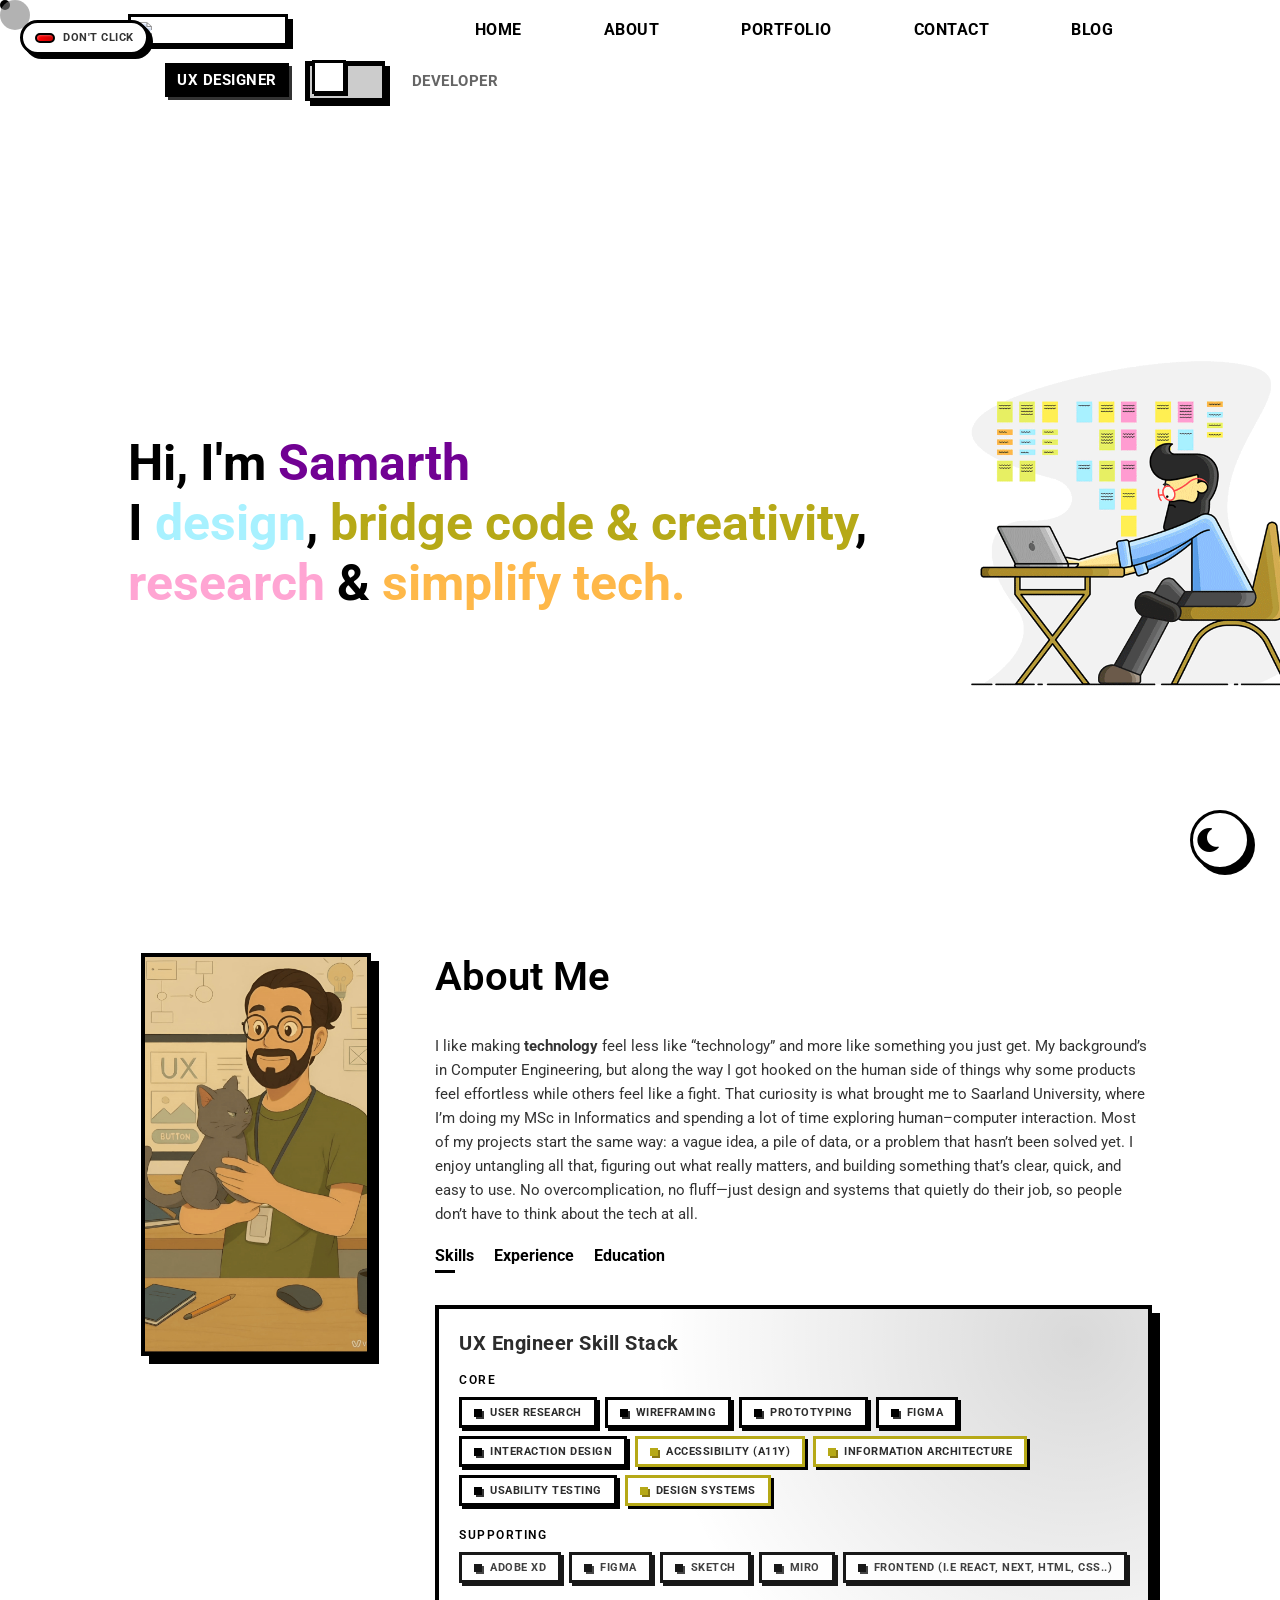
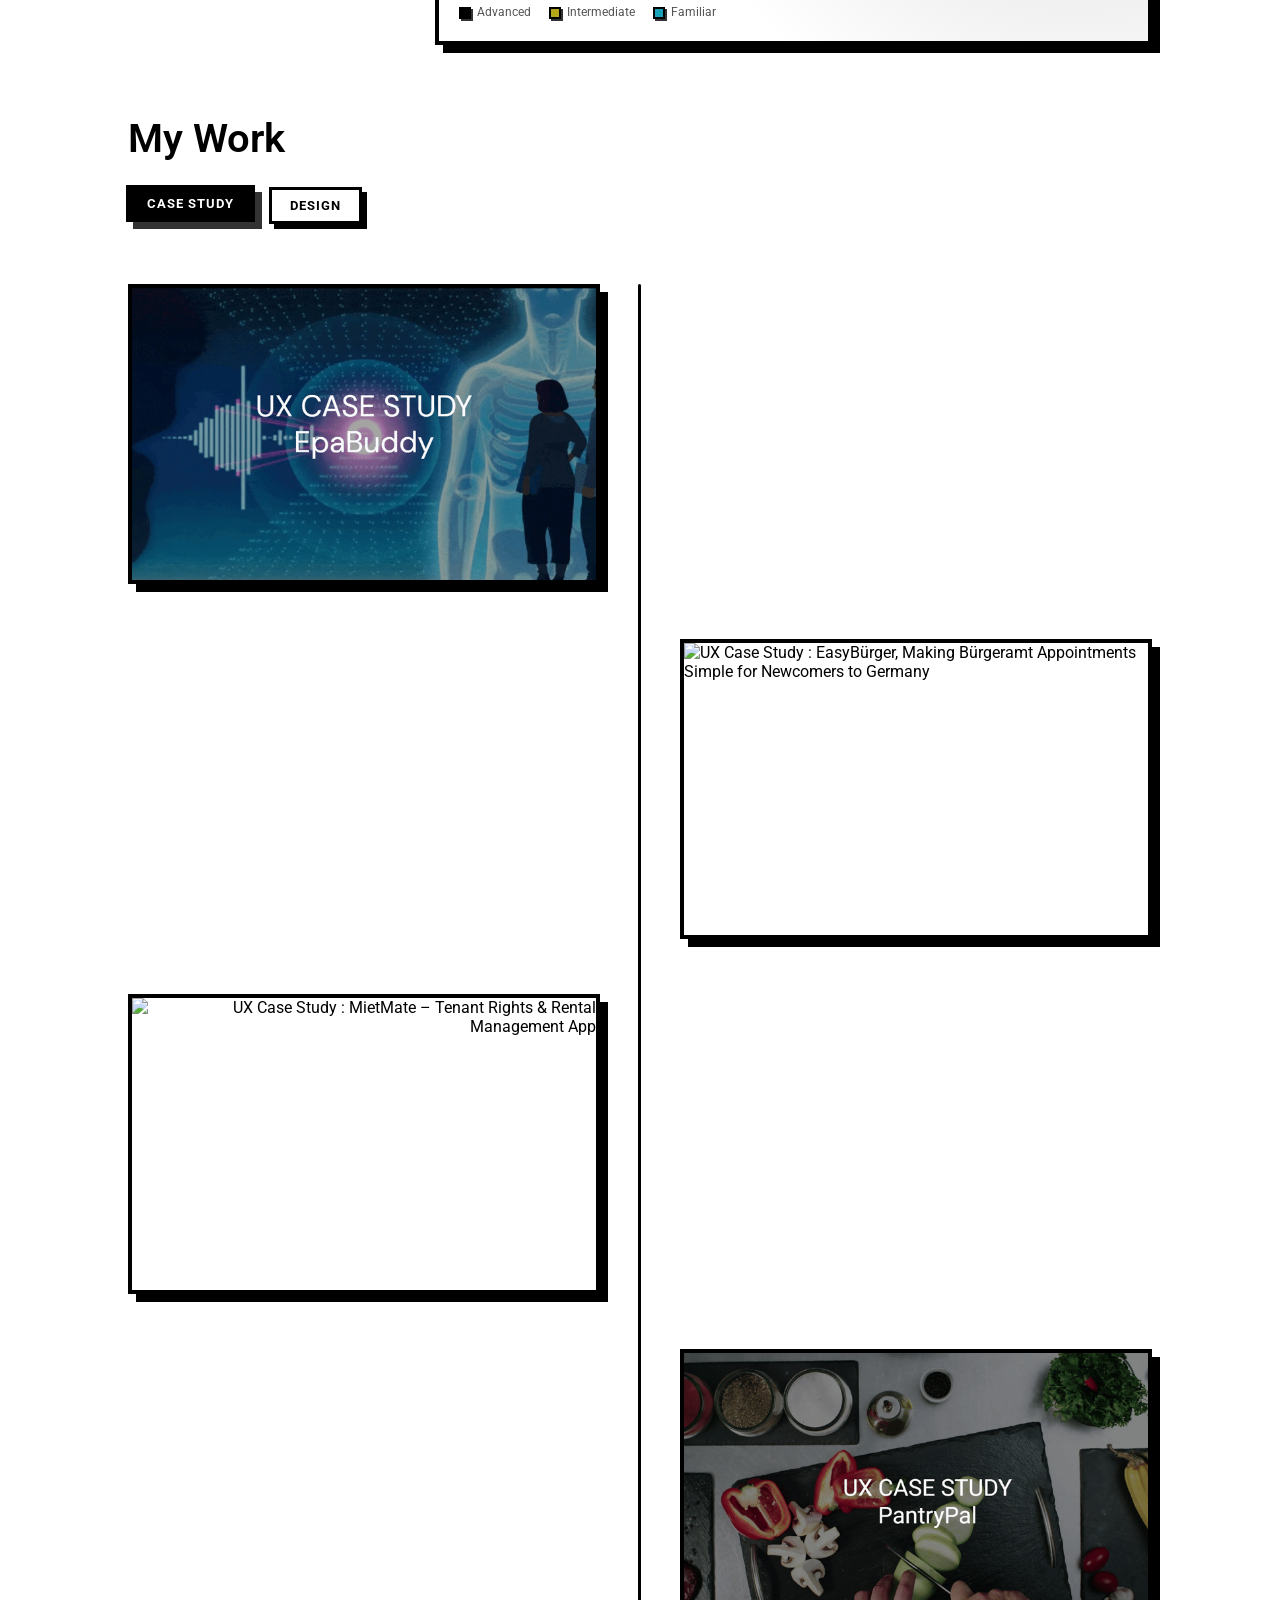
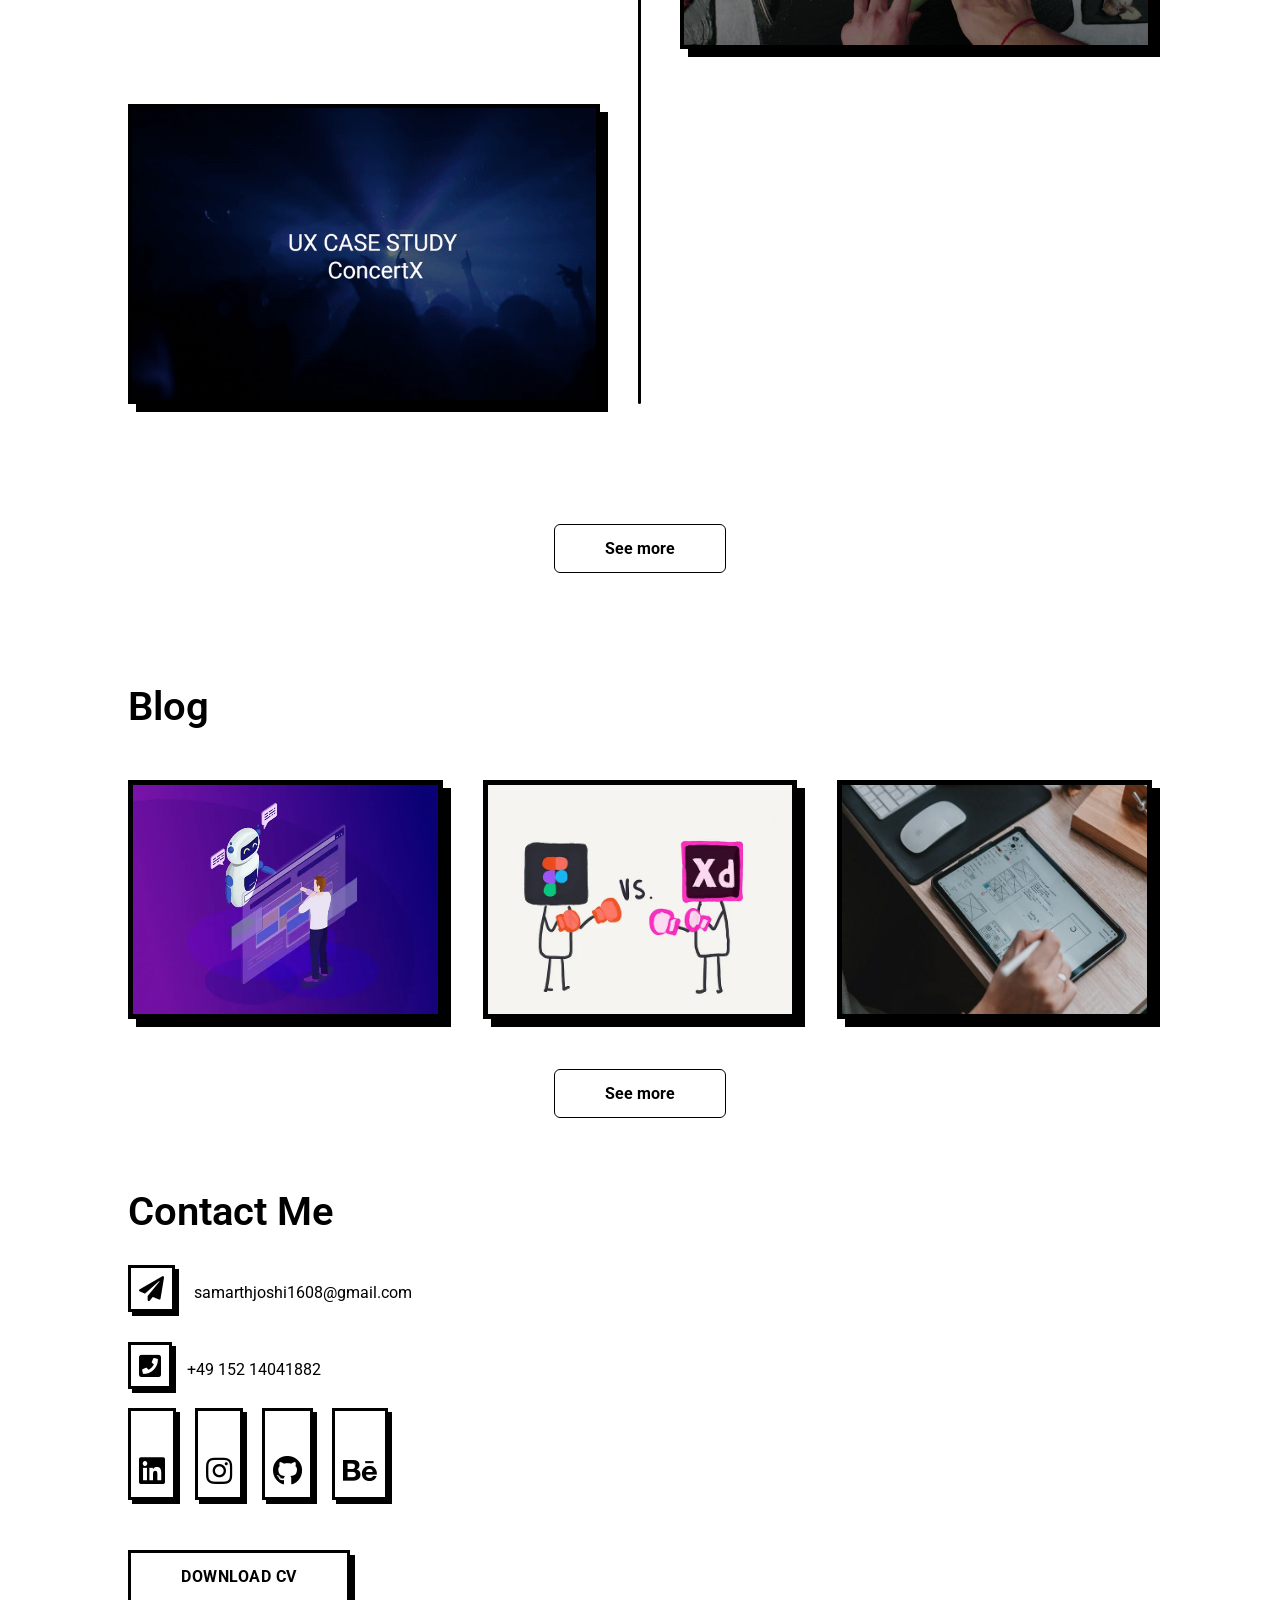
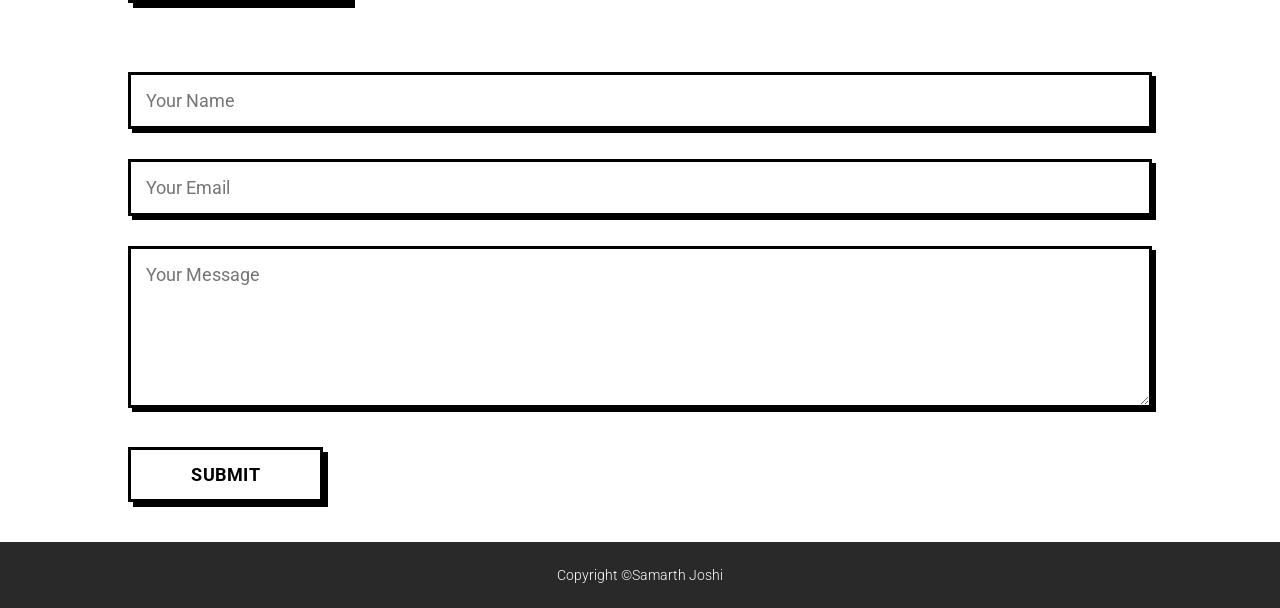
==== commit 87c54137: "m" ====
--- a/index.html
+++ b/index.html
@@ -1033,7 +1033,7 @@
                     <h3>${project.title}</h3>
                     <p>${project.description}</p>
                     <div class="project-actions">
-                        <a href="${project.link}" target="_blank" aria-label="Open ${project.title}"><i class="fas fa-external-link-alt"></i></a>
+                        <a href="${project.link}" ${project.link.startsWith('http') ? 'target="_blank"' : ''} aria-label="Open ${project.title}"><i class="fas fa-external-link-alt"></i></a>
                     </div>
                 </div>
             </div>
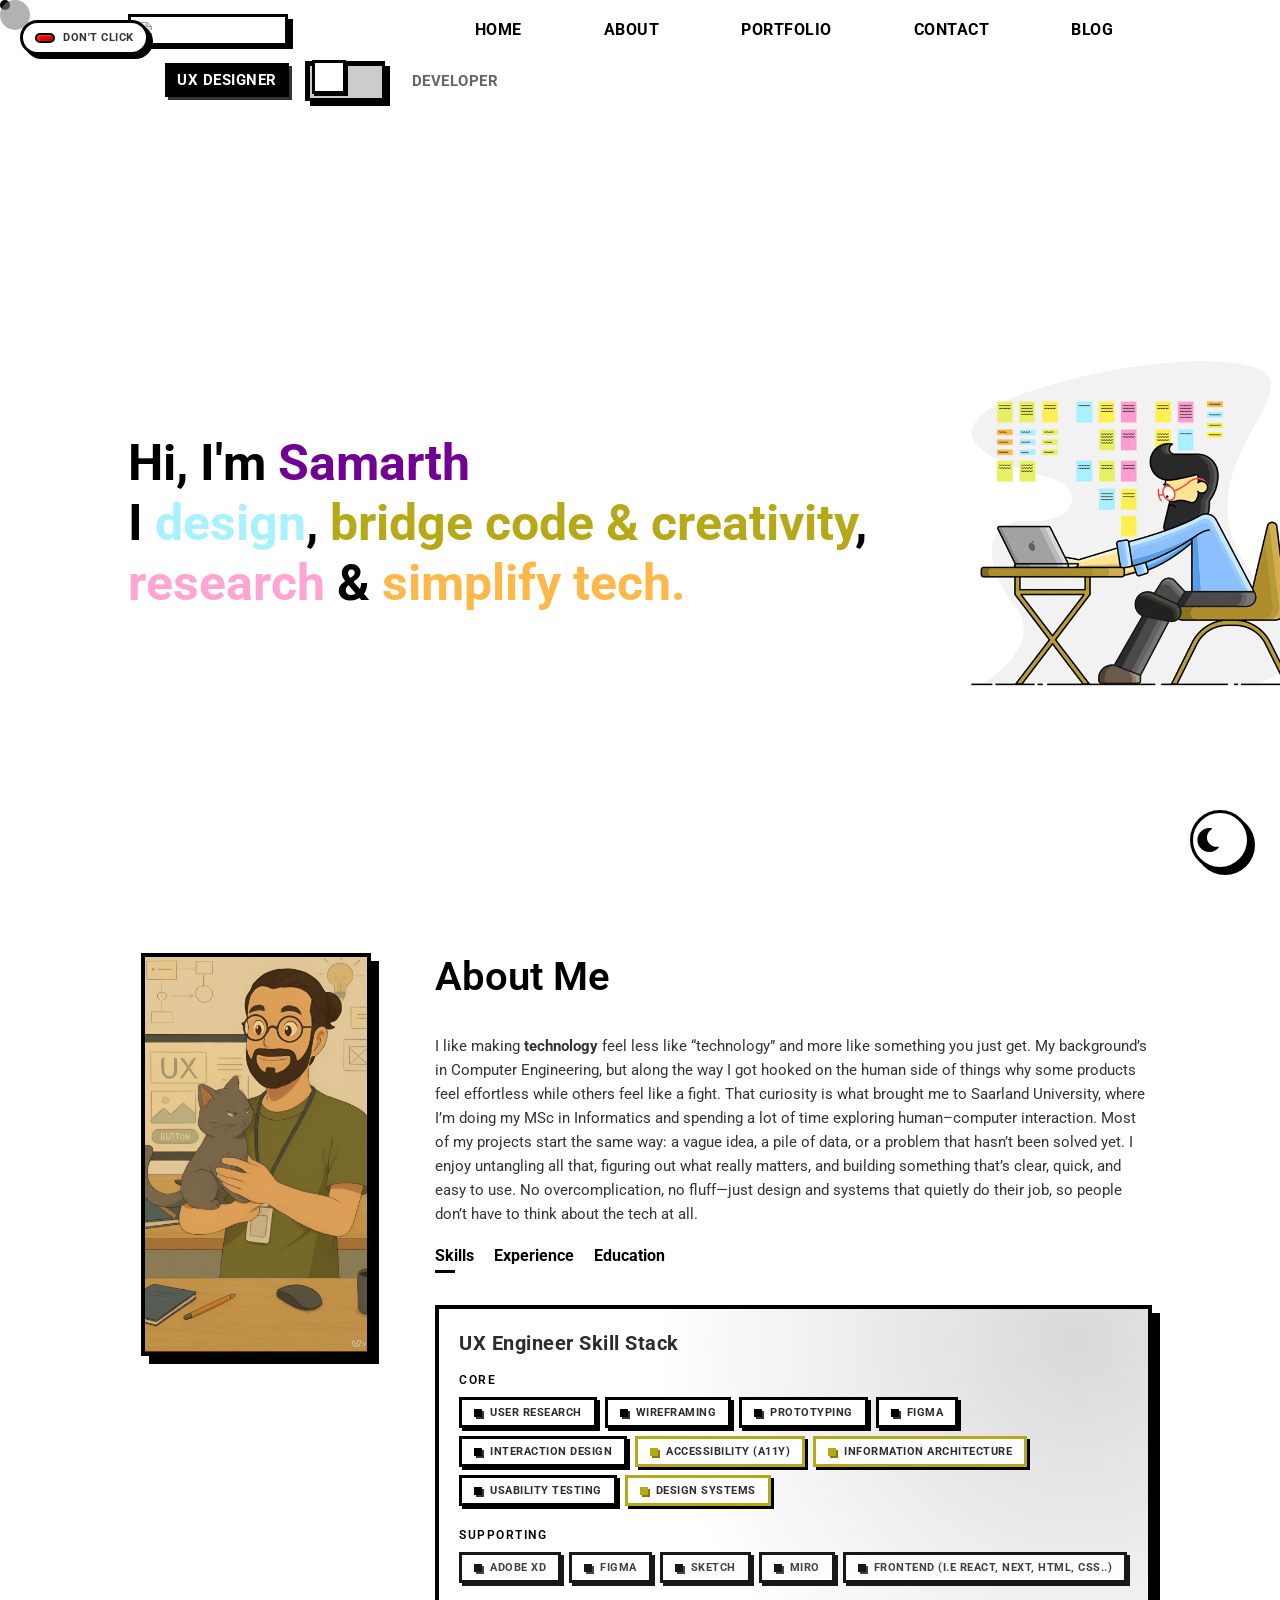
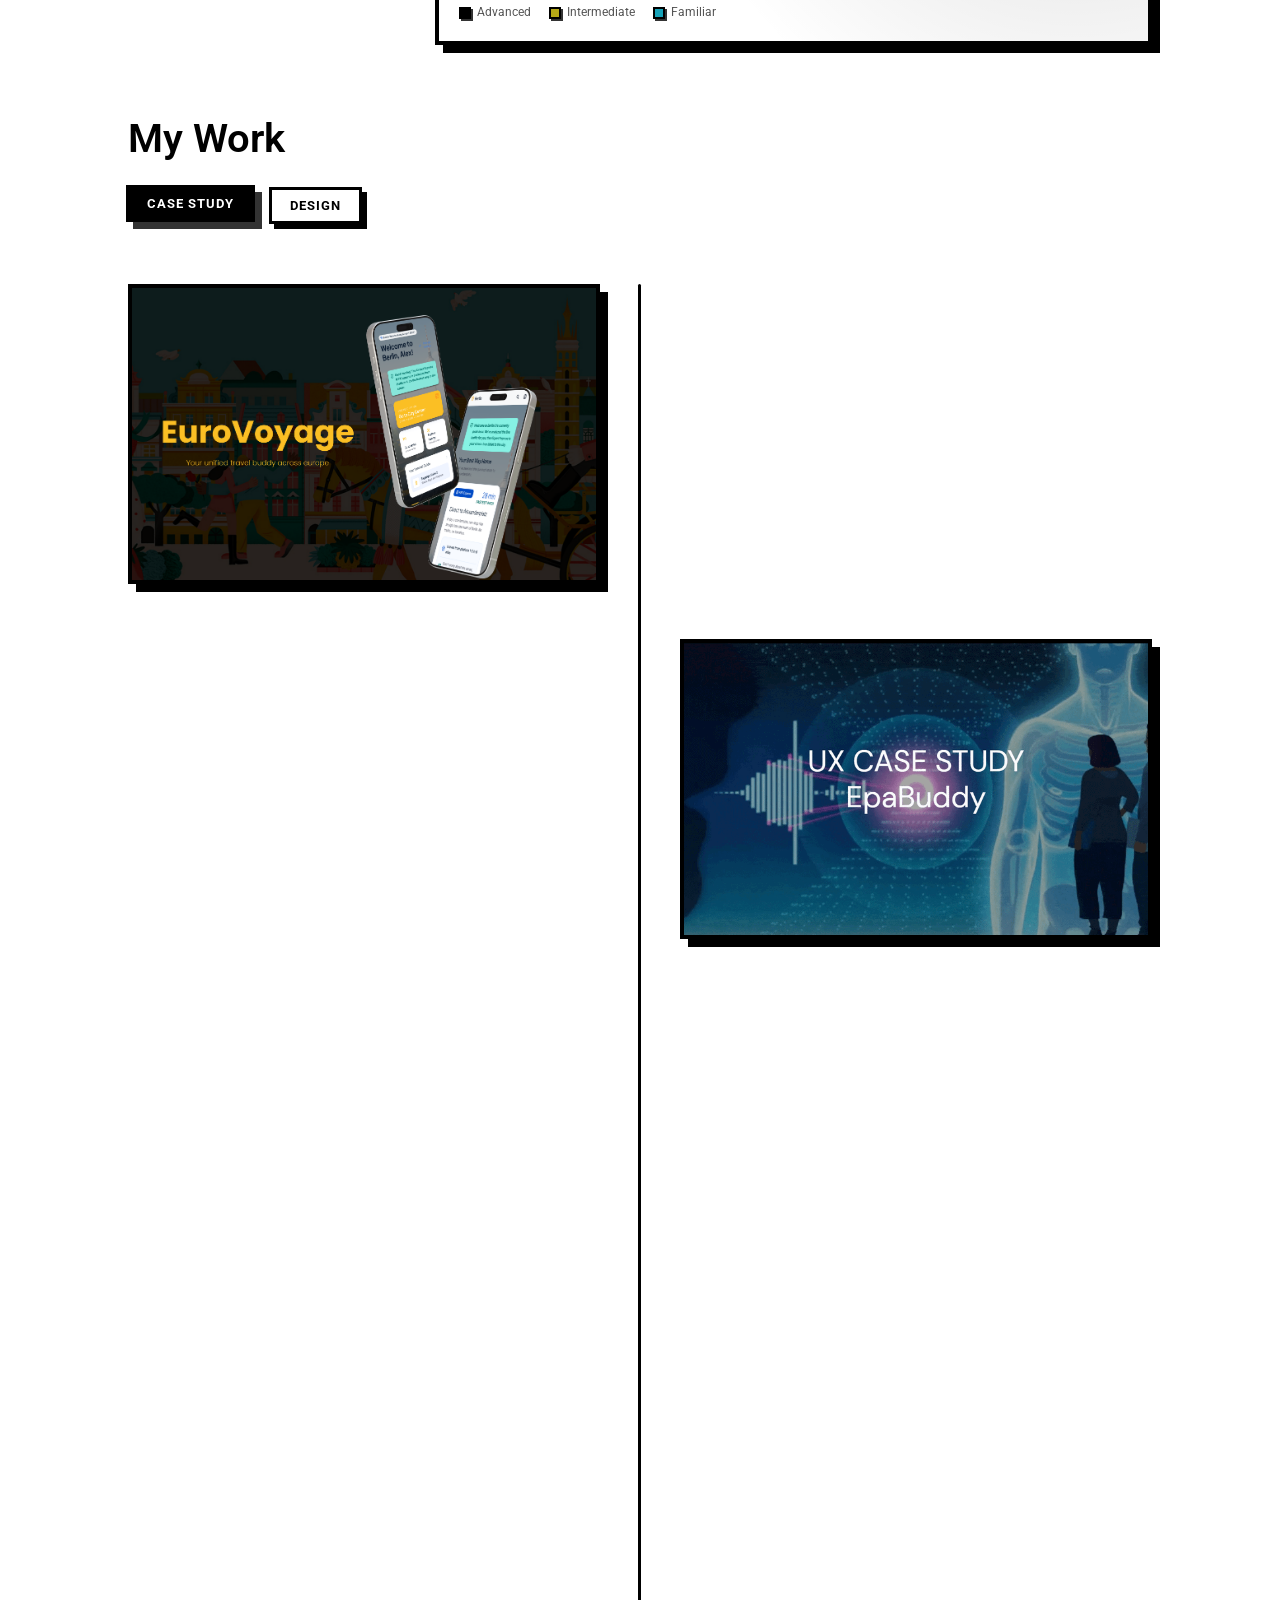
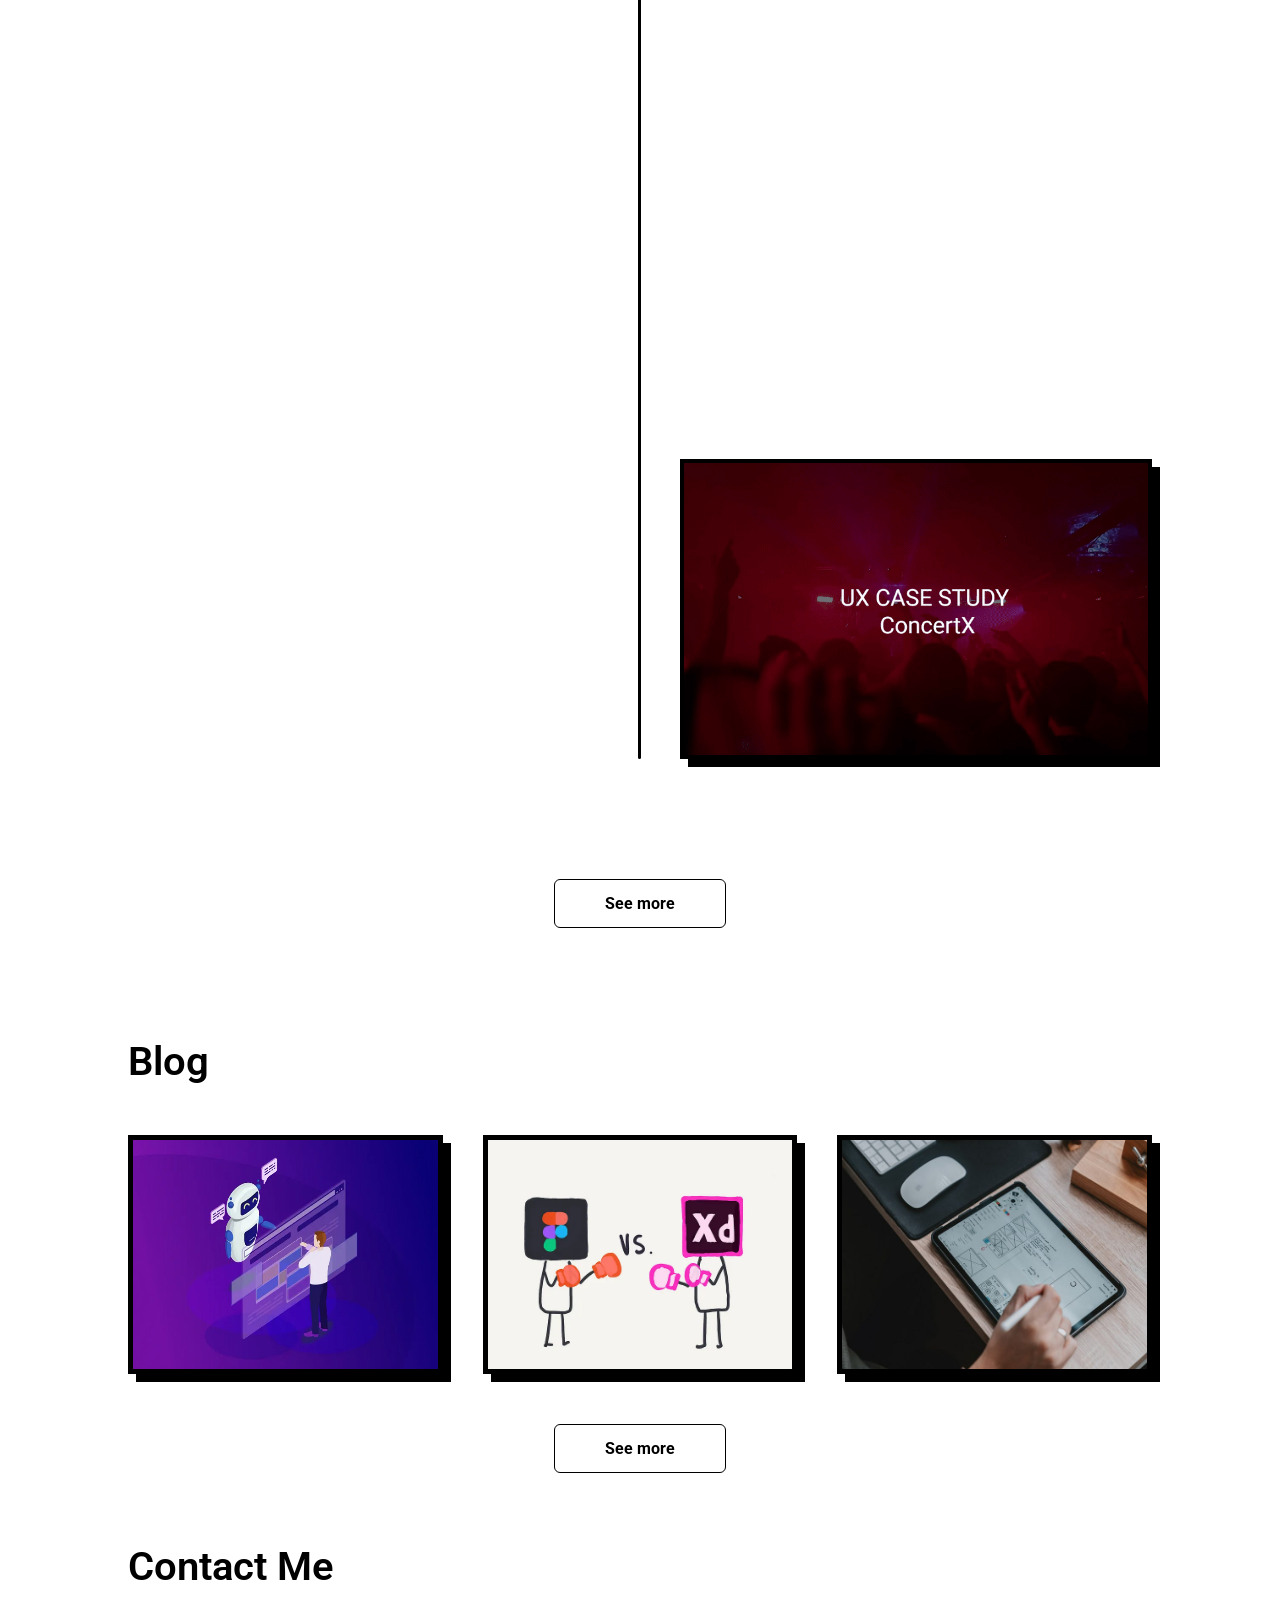
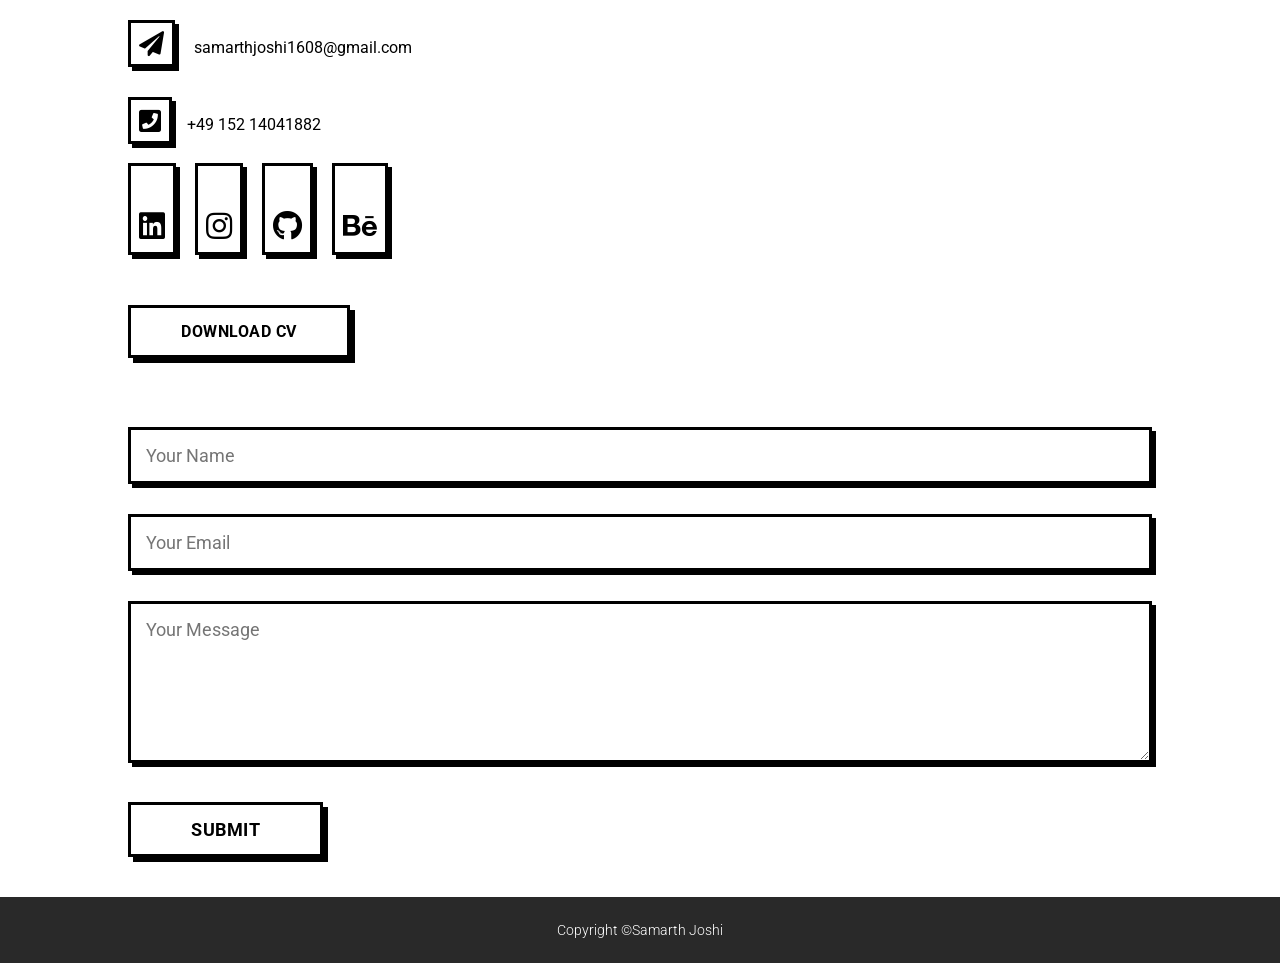
==== commit 69910a33: "new cast study Co-authored-by: Copilot <copilot@github.com>" ====
--- a/index.html
+++ b/index.html
@@ -543,6 +543,14 @@
 const projectData = {
     ux: {
         uiux: [
+         {
+                img: 'EuroVoyage/Mockup 11 (1).png',
+                alt: 'UX Case Study : EuroVoyage – Your European Travel Buddy ',
+                tags: ['UI/UX', 'Travel', 'UX Research', 'Case Study'],
+                title: 'UX Case Study : EuroVoyage – Your European Travel Buddy',
+                description: 'A companion app helping users navigate travel across europe',
+                link: 'eurovoyage-case-study (1).html'
+            },
             {
                 img: 'Epa/ePa.gif',
                 alt: 'UX Case Study : EPA Buddy – Your Companion for Germany\'s Electronic Patient Record',
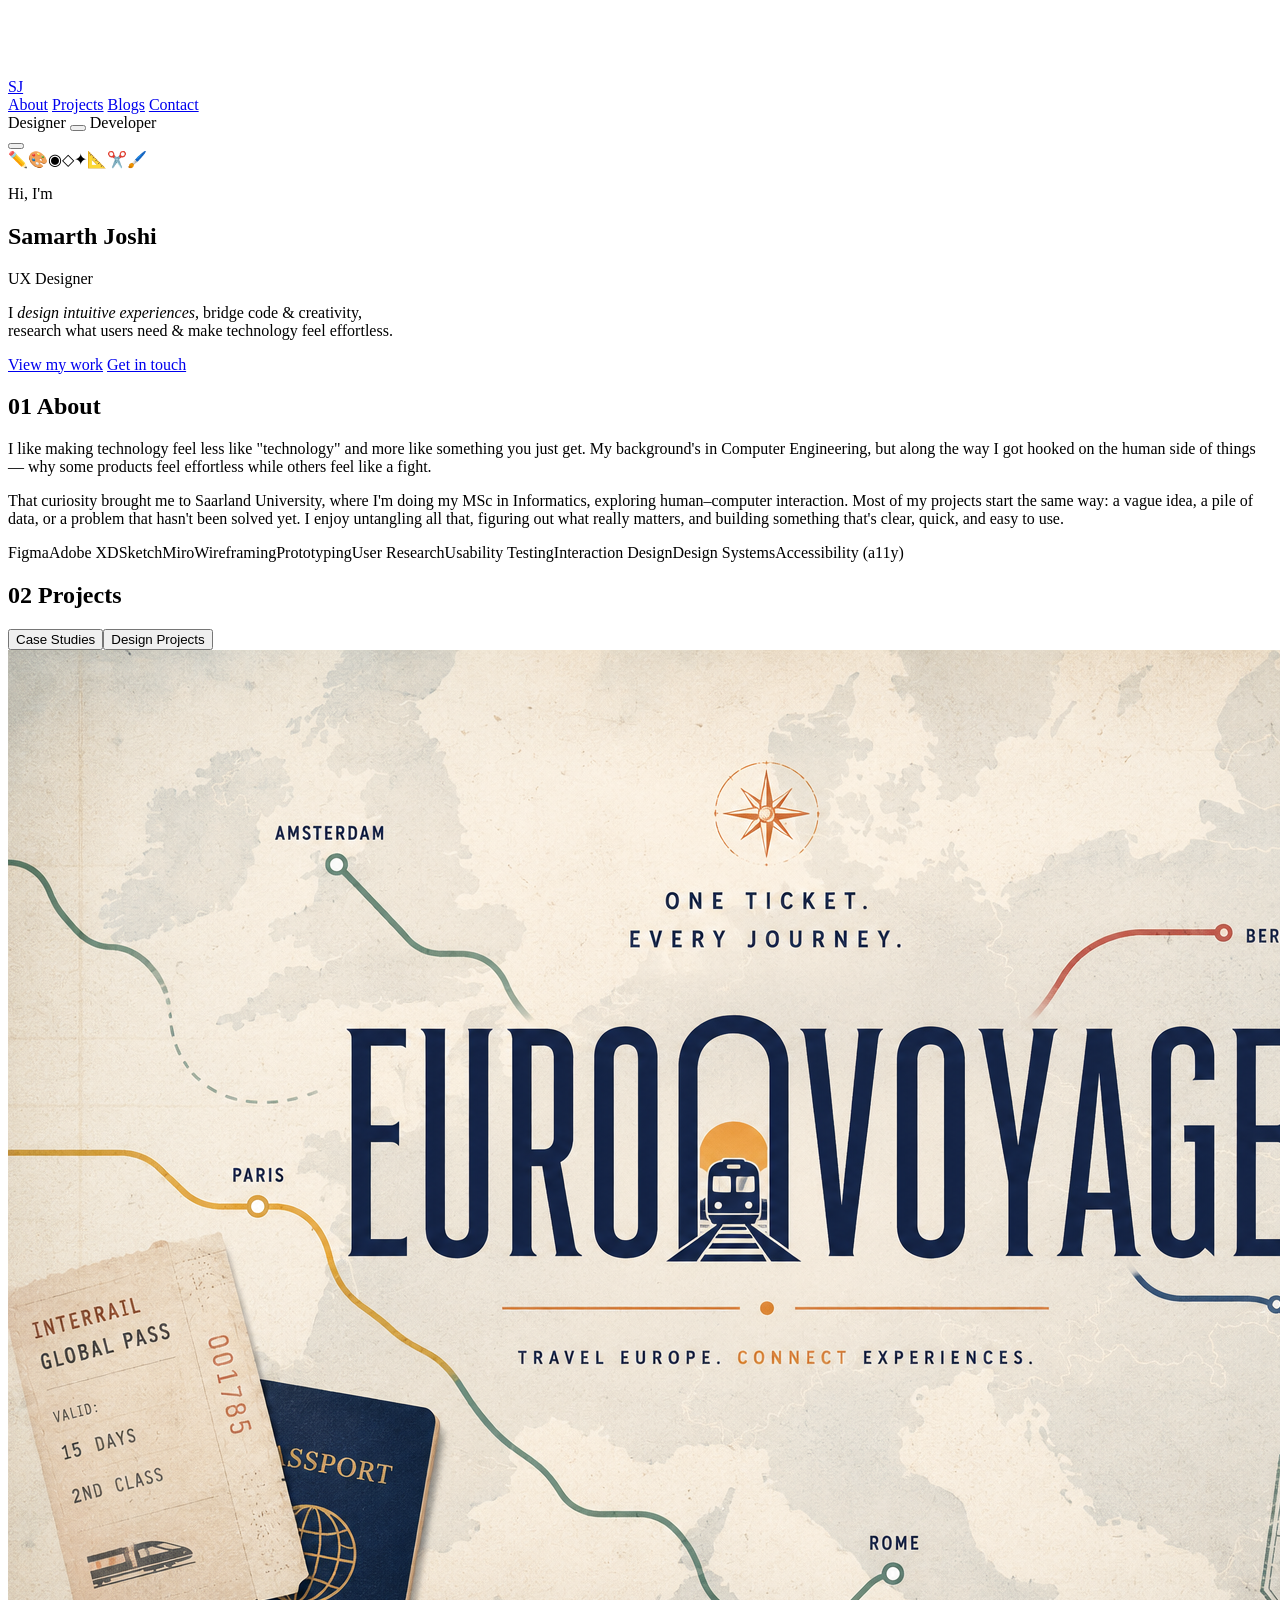
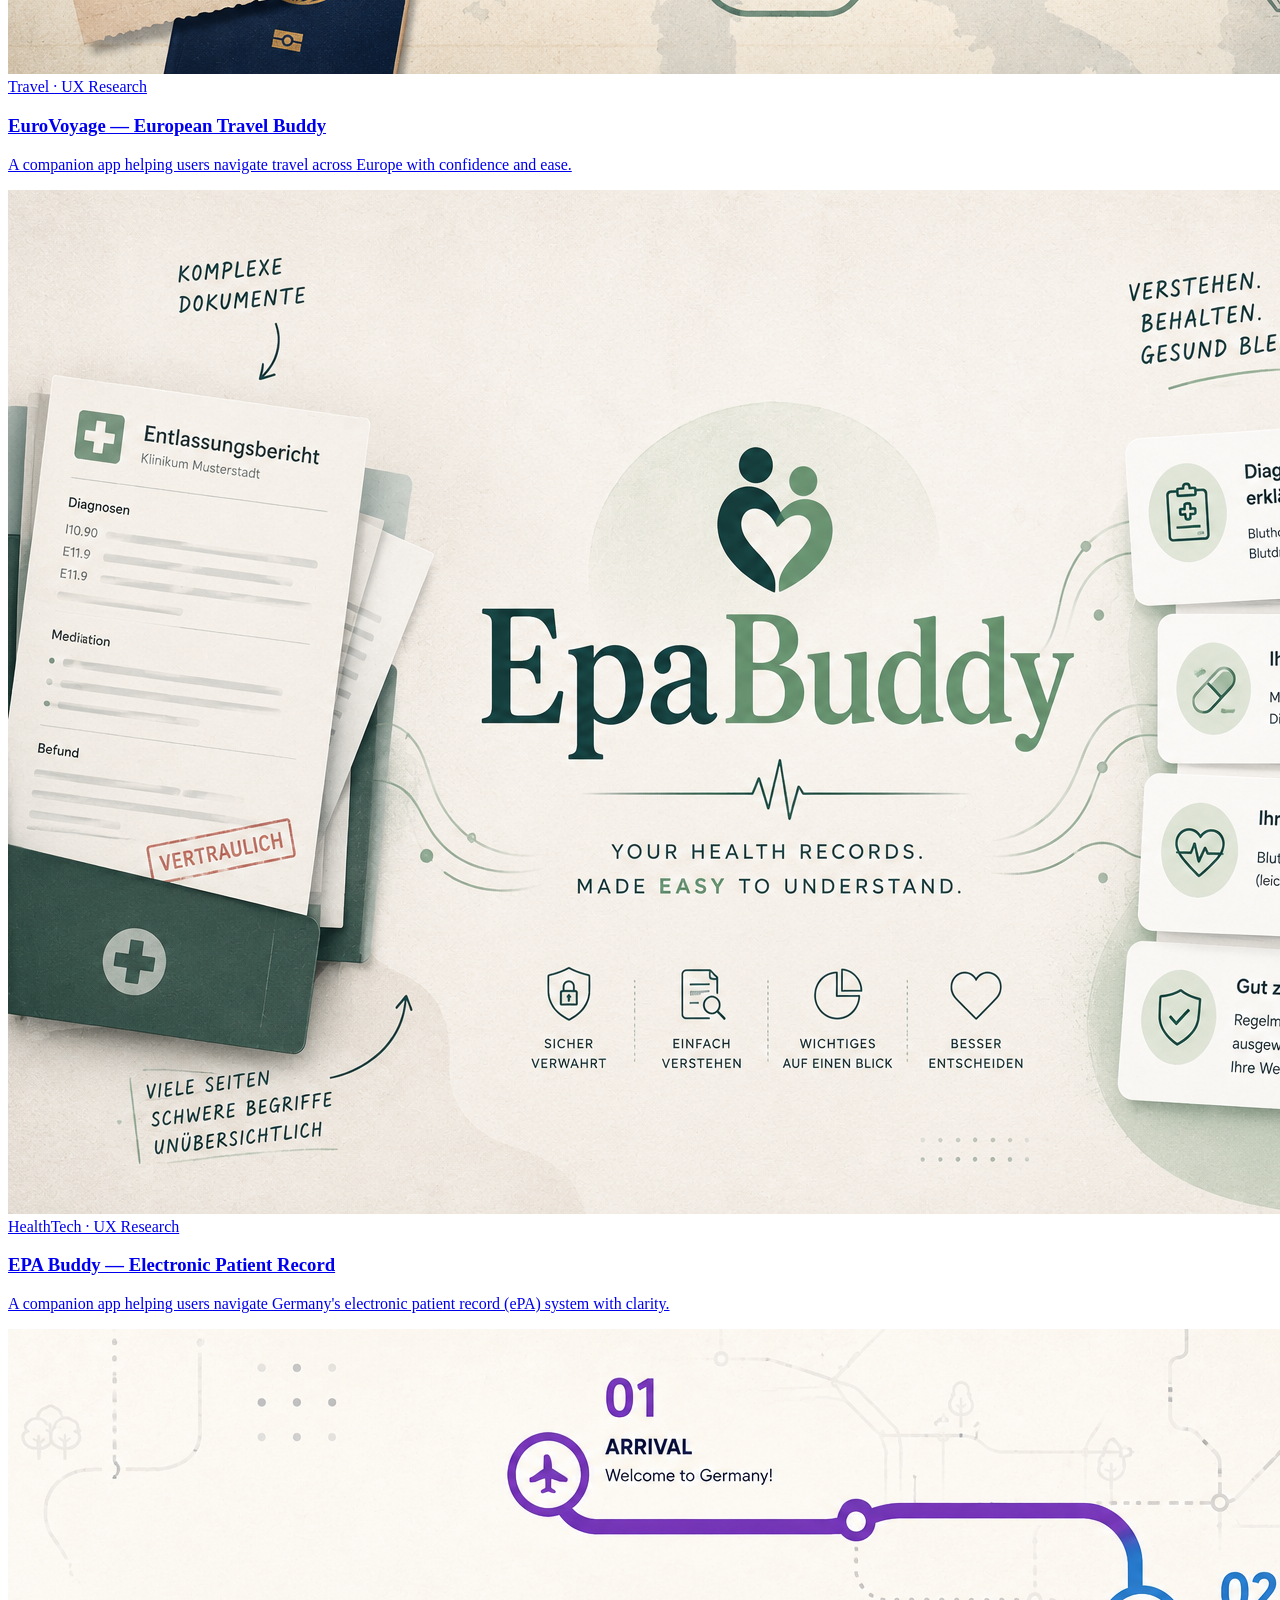
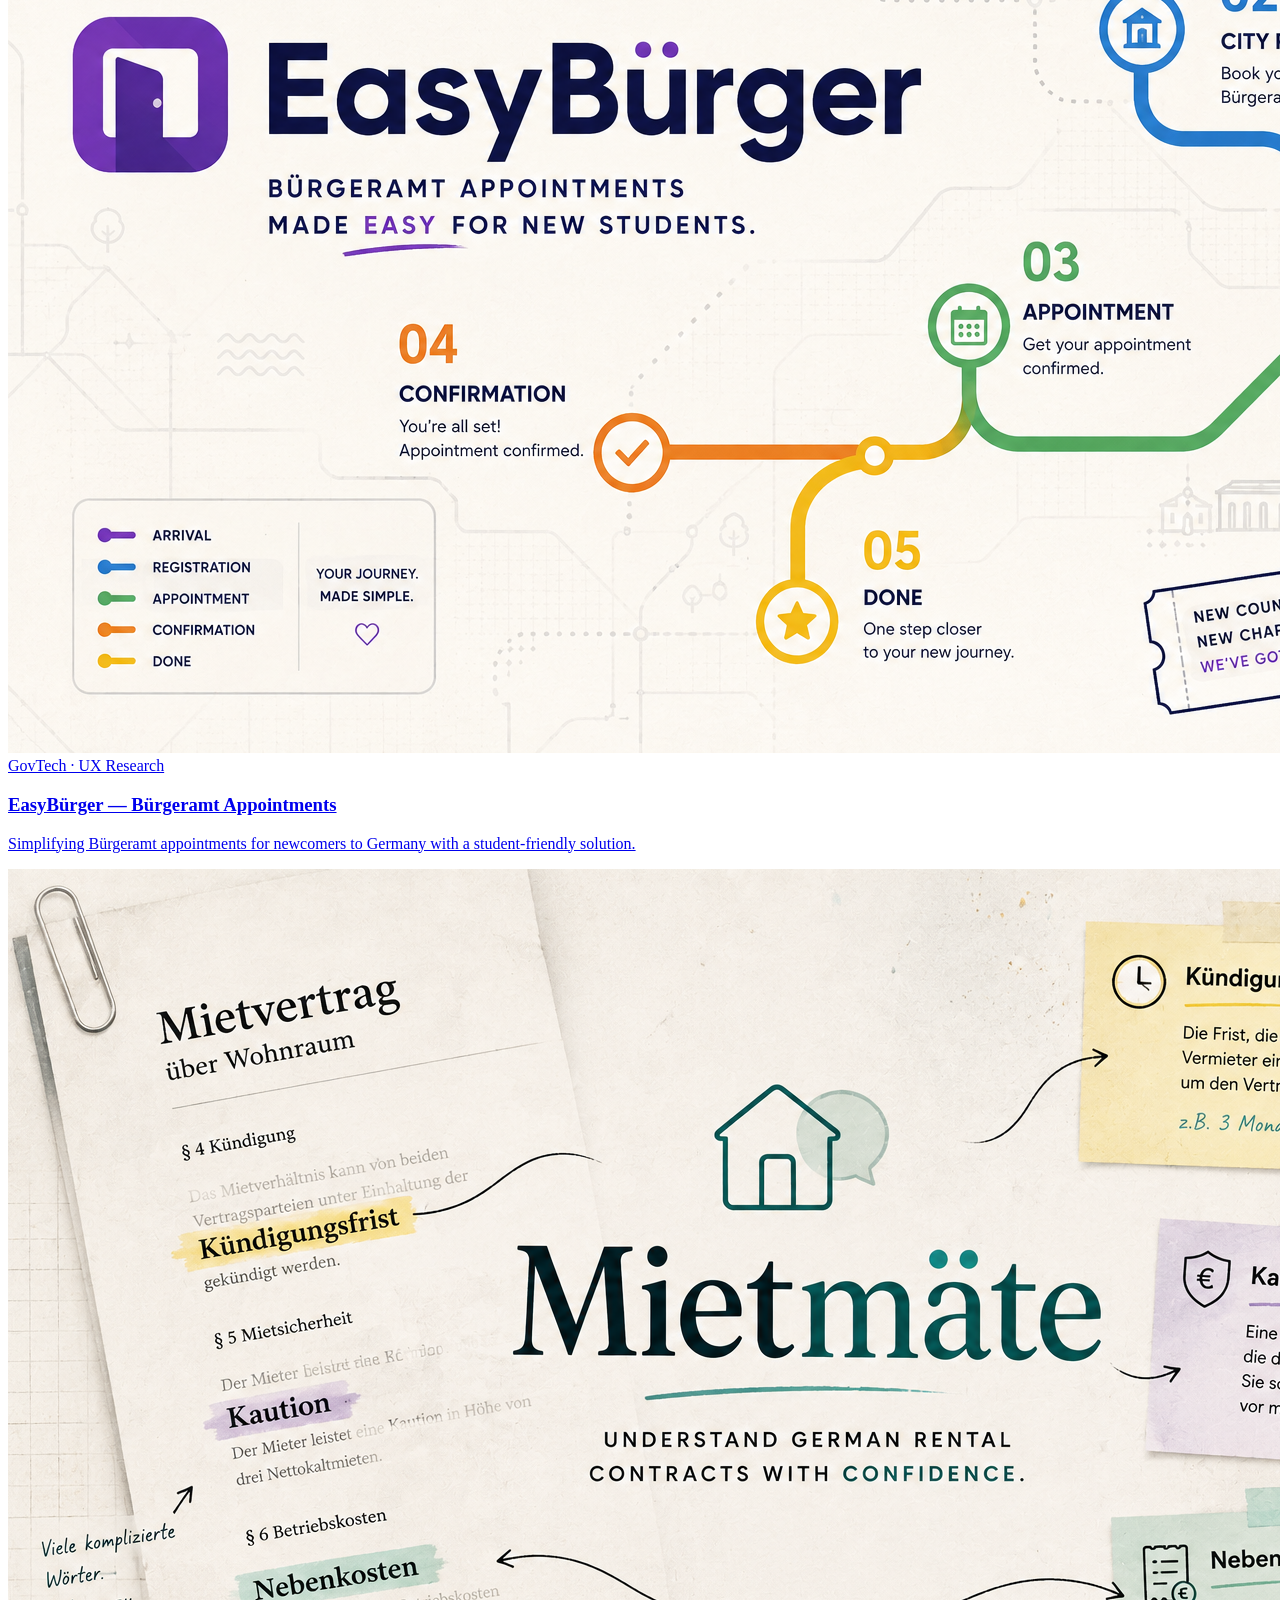
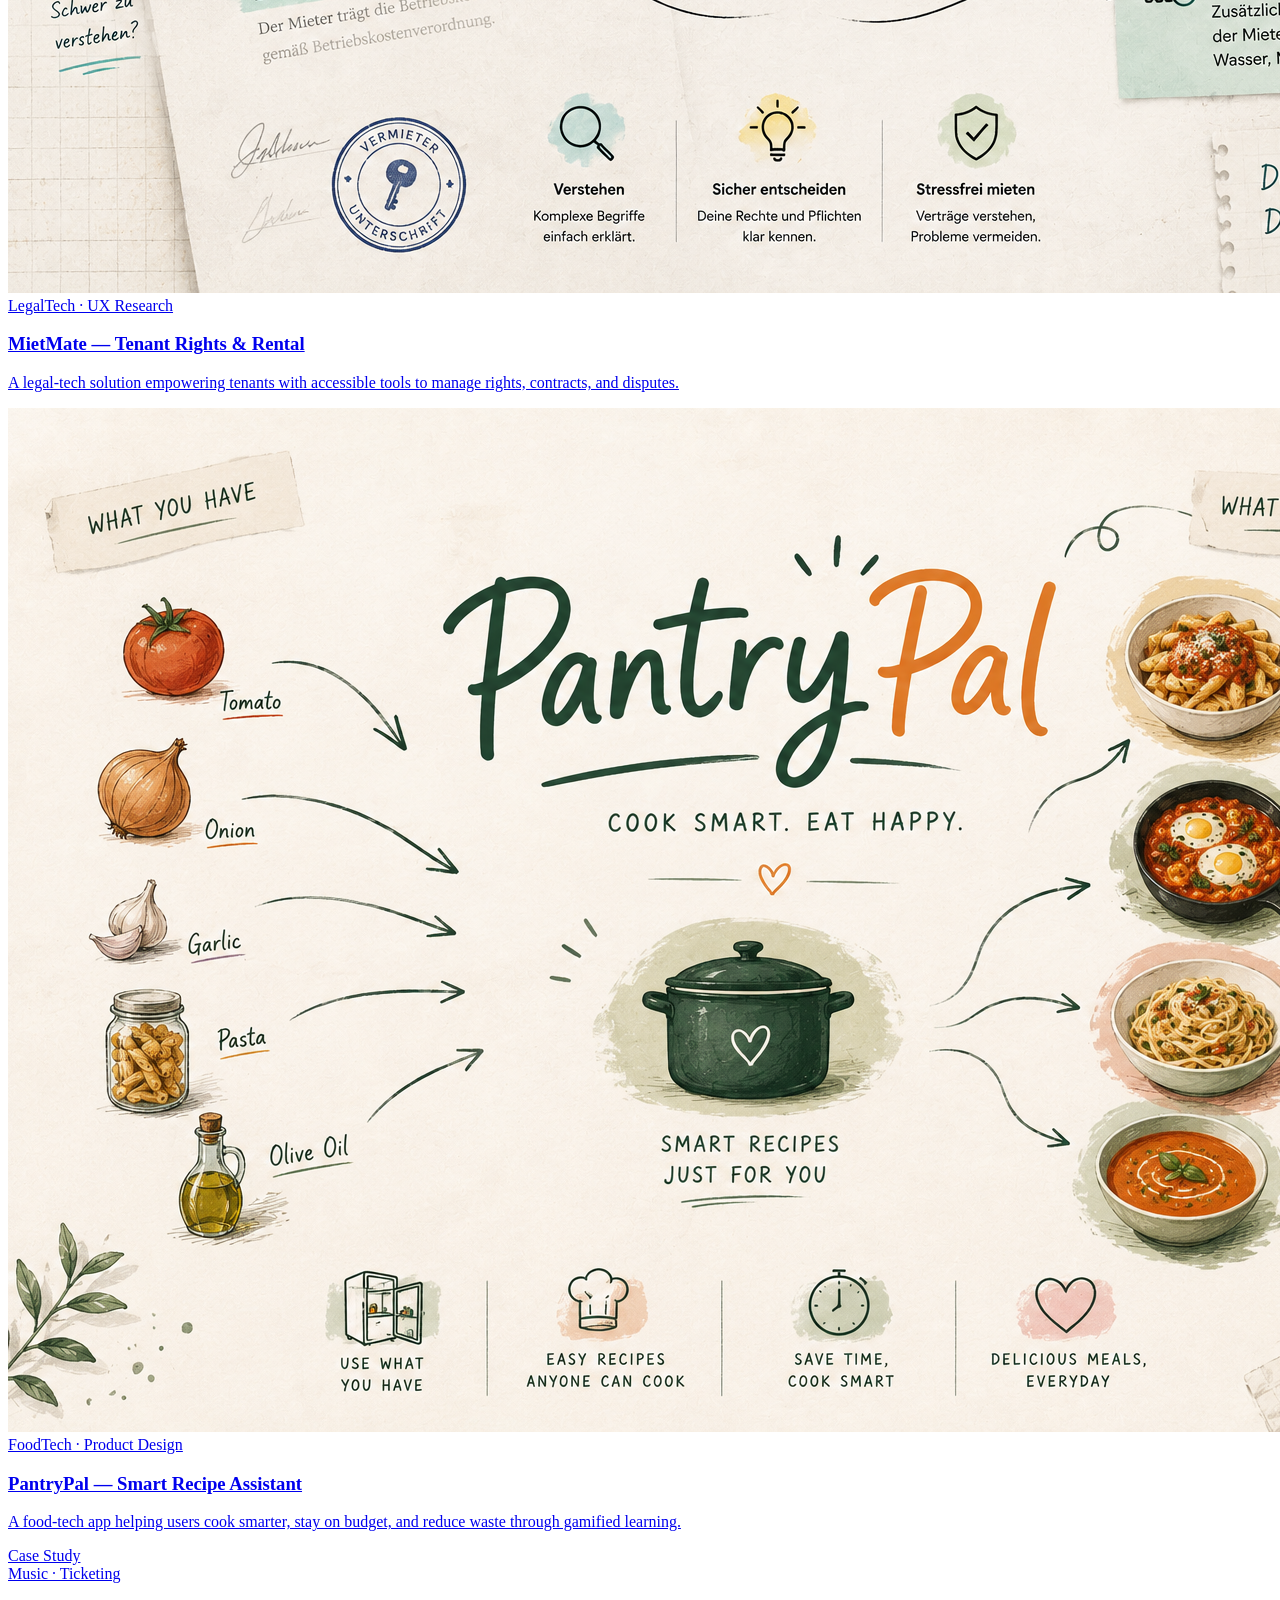
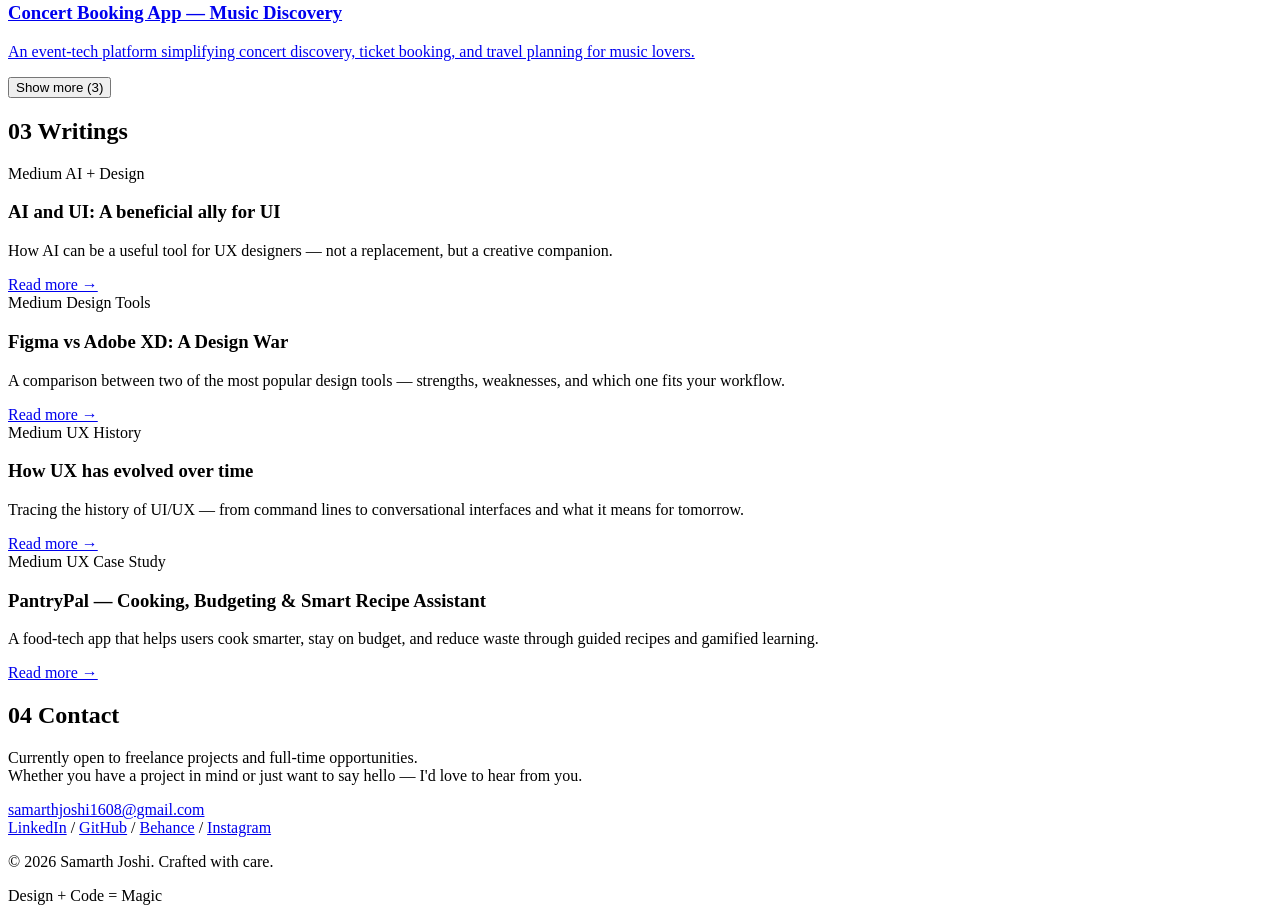
==== commit 3b159ecb: "new portfolio" ====
--- a/index.html
+++ b/index.html
@@ -1,1155 +1,221 @@
 <!DOCTYPE html>
 <html lang="en">
-    <head>
-        <meta charset="UTF-8">
-        <meta http-equiv="X-UA-Compatible" content="IE=edge">
-        <meta name="viewport" content="width=device-width, initial-scale=1.0">
-        <title>Samarth Joshi</title>
-        <link rel="stylesheet" href="style.css">
-        <link rel="stylesheet" href="https://use.fontawesome.com/releases/v5.13.0/css/all.css">
-        <link rel="stylesheet" href="https://cdn.jsdelivr.net/npm/@fortawesome/fontawesome-free@5.15.4/css/fontawesome.min.css" integrity="sha384-jLKHWM3JRmfMU0A5x5AkjWkw/EYfGUAGagvnfryNV3F9VqM98XiIH7VBGVoxVSc7" crossorigin="anonymous">
-        <link rel="preconnect" href="https://fonts.googleapis.com">
-
-<link rel="preconnect" href="https://fonts.gstatic.com" crossorigin>
-<link href="https://fonts.googleapis.com/css2?family=Roboto&display=swap" rel="stylesheet">
-<link rel="preconnect" href="https://fonts.googleapis.com">
-<link rel="preconnect" href="https://fonts.gstatic.com" crossorigin>
-<link href="https://fonts.googleapis.com/css2?family=Tourney:wght@200&display=swap" rel="stylesheet">
-<link rel="preconnect" href="https://fonts.googleapis.com">
-<link rel="preconnect" href="https://fonts.gstatic.com" crossorigin>
-<link href="https://fonts.googleapis.com/css2?family=Amatic+SC:wght@700&display=swap" rel="stylesheet">
-<link rel="preconnect" href="https://fonts.googleapis.com">
-<link rel="preconnect" href="https://fonts.gstatic.com" crossorigin>
-<link href="https://fonts.googleapis.com/css2?family=Roboto+Condensed&display=swap" rel="stylesheet">
-<link rel="preconnect" href="https://fonts.googleapis.com">
-<link rel="preconnect" href="https://fonts.gstatic.com" crossorigin>
-<link href="https://fonts.googleapis.com/css2?family=Trocchi&display=swap" rel="stylesheet">
-<link rel="preconnect" href="https://fonts.googleapis.com">
-<link rel="preconnect" href="https://fonts.gstatic.com" crossorigin>
-<link href="https://fonts.googleapis.com/css2?family=Cutive&display=swap" rel="stylesheet">
-
-    </head>
-    <body>
-<!-- Scroll Progress Indicator -->
-<div class="scroll-progress" id="scrollProgress"></div>
-
-<!-- Dynamic Cursor -->
-<div class="cursor" id="cursor"></div>
-<div class="cursor-follower" id="cursorFollower"></div>
-
-<!-- Floating Particles -->
-<canvas id="particlesCanvas"></canvas>
-
-<!-- Matrix Pill Icon -->
-<div class="matrix-pill-icon" id="matrixPillIcon" title="Take the red pill...">
-    <div class="pill red-pill"></div>
-    <span class="pill-text">Don't click</span>
-</div>
-
-<!-- Theme Toggle -->
-<div class="theme-toggle" id="themeToggle">
-    <i class="fas fa-moon"></i>
-    <i class="fas fa-sun"></i>
-</div>
-<div id="header">
-    <div class="container">
-        <nav>
-            <img src="images/Screenshot_2023-09-24_214916-removebg-preview.png" class="logo">
-            <ul id="sidemenu">
-                <li><a href="#header">Home</a></li>
-                <li><a href="#About">About</a></li>
-                <li><a href="#portfolio">Portfolio</a></li>
-                <li><a href="#contact">Contact</a></li>
-                <li><a href="#Blog">Blog</a></li>
-                <i class="fas fa-times" onclick="closemenu()"></i>
-            </ul>
-            <i class="fas fa-bars" onclick="openmenu()"></i>
-            <div class="role-toggle" aria-label="Toggle professional role">
-                <span class="role-label active" data-role="ux">UX Designer</span>
-                <label class="switch" aria-hidden="true">
-                    <input type="checkbox" id="roleSwitch" aria-label="Developer mode toggle">
-                    <span class="slider"></span>
-                </label>
-                <span class="role-label" data-role="dev">Developer</span>
-            </div>
-
-        </nav>
-        <div class="header-content">
-            <div class="header-image">
-                <img src="Images/life-of-a-ux-designer-800x600.gif" alt="UX Designer Illustration" class="header-illustration">
-            </div>
-            <div class="header-text">
-                <div class="text-typing">
-                <h1 id="introLine">Hi, I'm <span1>Samarth</span1></h1>
-                <h1 id="roleLine">
-                    I <span2>design intuitive experiences</span2>, <span3>bridge code & creativity</span3>,<br>
-                    <span4>research what users need</span4> & <span5>make technology feel effortless.</span5>
-                </h1>
-                </div>
-            </div>
-        </div>
-    </div>
-</div>
-<!----------------about------------------------------>
-<div id="About">
-    <div class="container">
-        <div class="row">
-            <div class="about-col-1">
-            <img src="Images/About me.gif" class="enhanced-hover">
-            </div>
-            <div class="about-col-2">
-               <h1 class="subtitle">About Me</h1>
-               <p id="aboutDescription" class="about-intro"><br>I like making <b>technology</b> feel less like “technology” and more like something you just get. My background’s in Computer Engineering, but along the way I got hooked on the human side of things why some products feel effortless while others feel like a fight. That curiosity is what brought me to Saarland University, where I’m doing my MSc in Informatics and spending a lot of time exploring human–computer interaction.
-
-Most of my projects start the same way: a vague idea, a pile of data, or a problem that hasn’t been solved yet. I enjoy untangling all that, figuring out what really matters, and building something that’s clear, quick, and easy to use. No overcomplication, no fluff—just design and systems that quietly do their job, so people don’t have to think about the tech at all.</p>
-               <div class="tab-titles">
-                <p class="tab-links active-link"  onclick="opentab('Skills')" >Skills</p>
-                <p class="tab-links"onclick="opentab('Experience')">Experience</p>
-                <p class="tab-links" onclick="opentab('Education')">Education</p>
-
-               </div>
-               <div class="tab-contents active-tab"id='Skills'>
-                <div class="about-card" id="skillsCard">
-                    <h3 class="skills-role-heading" id="skillsRoleHeading">UX Engineer Skill Stack</h3>
-                    <div class="skills-section" id="skillsPrimary">
-                        <h4 class="skill-section-title">Core</h4>
-                        <div class="skills-grid" id="dynamicSkills"></div>
-                    </div>
-                    <div class="skills-section" id="skillsSecondary">
-                        <h4 class="skill-section-title">Supporting</h4>
-                        <div class="skills-grid subtle" id="secondarySkills"></div>
-                    </div>
-                    <div class="skills-legend">
-                        <span><span class="legend-dot level-advanced"></span>Advanced</span>
-                        <span><span class="legend-dot level-intermediate"></span>Intermediate</span>
-                        <span><span class="legend-dot level-basic"></span>Familiar</span>
-                    </div>
-                </div>
-               </div>
-
-                             <div class="tab-contents"id='Experience'>
-                                 <div class="about-card exp-card" id="experienceCard">
-                                        <h3 class="skills-role-heading" id="experienceHeading">Experience Snapshot</h3>
-                                        <div class="exp-timeline" id="experienceTimeline"></div>
-                                 </div>
-                             </div>
-                             <div class="tab-contents"id='Education'>
-                                 <div class="about-card edu-card" id="educationCard">
-                                        <h3 class="skills-role-heading">Education</h3>
-                                        <div class="edu-list" id="educationList"></div>
-                                 </div>
-                             </div>
-            </div>
-        </div>
-    </div>
-</div>
-<!-------------------Portfolio----------------------->
-<div id="portfolio">
-    <div class="container">
-        <h1 class="subtitle">My Work</h1>
-        <div class="project-filters" aria-label="Project filters" id="projectFilters">
-            <button class="filter-btn active" data-filter="uiux">Case Study</button>
-            <button class="filter-btn" data-filter="data">Design</button>
-        </div>
-    <div class="timeline project-timeline">
-            <div class="timeline-item" data-category="uiux" data-project>
-                <div class="work project-card">
-                    <img src="Images/Group 26.png" alt="Hotel Booking App UI">
-                    <div class="layer">
-                        <div class="project-tags"><span>UI/UX</span><span>Prototype</span><span>Mobile</span></div>
-                        <h3>Hotel Booking App</h3>
-                        <p>End‑to‑end booking flow prototype focusing on clarity, trust signals & quick comparison.</p>
-                        <div class="project-actions">
-                            <a href="https://www.figma.com/proto/8xJ8wW83caqCKeoZTjOXZr/Hotel?type=design&node-id=33-191&t=L8AiPZRct03u7omN-1&scaling=min-zoom&page-id=0%3A1&starting-point-node-id=72%3A335&mode=design" target="_blank" aria-label="Open Hotel Booking App prototype"><i class="fas fa-external-link-alt"></i></a>
-                        </div>
-                    </div>
-                </div>
-            </div>
-            <div class="timeline-item" data-category="uiux" data-project>
-                <div class="work project-card">
-                    <img src="Images/PantryPal.jpg" alt="Meditation App UI">
-                    <div class="layer">
-                        <div class="project-tags"><span>Wellness</span><span>UI/UX</span><span>Minimal</span></div>
-                        <h3>Meditation App</h3>
-                        <p>Calm, low‑distraction interface emphasizing routine streaks and guided session discovery.</p>
-                        <div class="project-actions">
-                            <a href="https://www.figma.com/proto/Tuli7DywD3AsdJmvYajWRR/Yoga-X?type=design&node-id=45-372&t=jBt9B0xJ7muewPkZ-1&scaling=min-zoom&page-id=0%3A1&starting-point-node-id=45%3A372&mode=design" target="_blank" aria-label="Open Meditation App prototype"><i class="fas fa-external-link-alt"></i></a>
-                        </div>
-                    </div>
-                </div>
-            </div>
-            <div class="timeline-item" data-category="uiux" data-project>
-                <div class="work project-card">
-                    <img src="Images/Group 28.png" alt="Travel Booking App UI">
-                    <div class="layer">
-                        <div class="project-tags"><span>Travel</span><span>UI/UX</span><span>Animations</span></div>
-                        <h3>Travel Booking App</h3>
-                        <p>Simplified itinerary builder with progressive disclosure for fares, filters & upsells.</p>
-                        <div class="project-actions">
-                            <a href="https://www.figma.com/proto/XybJur8tO2D9V8ZmimpcKU/Travel-website?type=design&node-id=10-212&t=4AFD6om51mF8ikL7-1&scaling=min-zoom&page-id=10%3A211&mode=design" target="_blank" aria-label="Open Travel Booking App prototype"><i class="fas fa-external-link-alt"></i></a>
-                        </div>
-                    </div>
-                </div>
-            </div>
-            <!-- Data projects integrated here -->
-            <div class="timeline-item" data-category="data" data-project>
-                <div class="work project-card">
-                    <img src="Images/pexels-victor-freitas-841130.jpg" alt="Fitbit Data Project">
-                    <div class="layer">
-                        <div class="project-tags"><span>Data</span><span>EDA</span><span>Health</span></div>
-                        <h3>Quantified Self: Fitbit Data</h3>
-                        <p>Analyzing multi‑dimension tracker logs (activity / sleep / heart) to surface patterns & lifestyle insights.</p>
-                        <div class="project-actions">
-                            <a href="https://github.com/samy0816/PrepInsta_Winter_Internship/tree/main/Week%208%20(%20Capstone%20project-%20Fitbit%20tracker%20application)" target="_blank" aria-label="Open Fitbit Data Project repository"><i class="fas fa-external-link-alt"></i></a>
-                        </div>
-                    </div>
-                </div>
-            </div>
-            <div class="timeline-item" data-category="data" data-project>
-                <div class="work project-card">
-                    <img src="Images/HansRosling.png" alt="Hans Rosling Data Storytelling">
-                    <div class="layer">
-                        <div class="project-tags"><span>DataViz</span><span>Animation</span><span>Storytelling</span></div>
-                        <h3>Hans Rosling Visuals</h3>
-                        <p>Recreated animated bubble charts to communicate multi‑variable development progress with impact.</p>
-                        <div class="project-actions">
-                            <a href="https://github.com/samy0816/PrepInsta_Winter_Internship/tree/main/Week%204%20(%20Advance%20Data%20visualization%20with%20animation%20in%20python%20(%20Hans%20rossling%20Tedex%20data%20visualization%20case%20study)" target="_blank" aria-label="Open Hans Rosling Data Storytelling repository"><i class="fas fa-external-link-alt"></i></a>
-                        </div>
-                    </div>
-                </div>
-            </div>
-            <div class="timeline-item" data-category="data" data-project>
-                <div class="work project-card">
-                    <img src="Images/174092-clue-illustration.png" alt="SQL Sleuth Project">
-                    <div class="layer">
-                        <div class="project-tags"><span>SQL</span><span>Queries</span><span>Case</span></div>
-                        <h3>SQL Sleuth</h3>
-                        <p>Interactive detective‑style querying: uncovering anomalies, joins & relational patterns in datasets.</p>
-                        <div class="project-actions">
-                            <a href="https://github.com/samy0816/PrepInsta_Winter_Internship/tree/main/Week%205(%20MySQL%20and%20Web%20Scraping)" target="_blank" aria-label="Open SQL Sleuth repository"><i class="fas fa-external-link-alt"></i></a>
-                        </div>
-                    </div>
-                </div>
-            </div>
-        </div>
-        </div>
-        <a href="" class="btn">See more</a>
-    </div>
-</div>
-    </div>
-
-</div>
-
-<!--------------------Blog-------------------------------------------->
-<div id="Blog">
-    <div class="container">
-        <h1 class="subtitle">Blog</h1>
-        <div class="worklist1">
-
-            <div class="work1">
-              <img src="Images/1_QT7t9UlXrAoyfu_FBdVp7A.webp">
-                <div class="layer1">
-                    <h3><br>AI and UI: A beneficial ally for UI</h3>
-                    <p><br>How AI can be useful for UX designer</p>
-                    <a href="https://medium.com/@samarthjoshi1608/ai-and-ui-a-beneficial-ally-for-ui-14fa29f9d7f6" target="_blank"><i class="fas fa-external-link-alt"></i></a>
-
-                  
-                </div>
-            </div>
-            
-            <div class="work1">
-         <img src="Images/1_ygLNnseZxXcMUCDJZlP22Q.webp">
-                <div class="layer1">
-                    <h3><br>Figma vs Adobe XD: A Design War</h3>
-                    <p><br>Comparsion between two most popular design tools</p>
-                    <a href="https://medium.com/@samarthjoshi1608/figma-vs-adobe-xd-a-design-war-c8dd481e9f0b" target="_blank"><i class="fas fa-external-link-alt"></i></a>
-                  
-                </div>
-            </div>
-            
-            <div class="work1">
-        <img src="Images/0_QxLrVeyHcqgtIvYl.jpg">
-                <div class="layer1">
-                    <h3><br>How UX has evolved over time</h3>
-                    <p><br>History of UI/UX</p>
-                    <a href="https://medium.com/@samarthjoshi1608/how-ux-has-evolved-over-time-274c6830c965" target="_blank"><i class="fas fa-external-link-alt"></i></a>
-                  
-                </div>
-            </div>
-
-        </div>
-        <a href="https://medium.com/@samarthjoshi1608" class="btn">See more</a>
-    </div>
-</div>
-
-<!-----------------Contact------------------------------------>
-<div id="contact">
-    <div class="container">
-        <div class="row">
-            <div class="contact-left">
-                <h1 class="subtitle">Contact Me</h1>
-                <p><i class="fa fa-paper-plane" aria-hidden="true"></i> samarthjoshi1608@gmail.com</p>
-                <p><i class="fa fa-phone-square" aria-hidden="true"></i>+49 152 14041882</p>
-                <br>
-                <div class="social-icons">
-                    <a href="https://www.linkedin.com/in/samarth-joshi-3b1a7218b/"><br><i class="fab fa-linkedin"></i></a>
-                    <a href="https://www.instagram.com/uidude_0816/" target="_blank"><br><i class="fab fa-instagram"></i></a>
-                    <a href="https://github.com/samy0816" target="_blank"><br><i class="fab fa-github"></i></a>
-                    <a href="https://www.behance.net/samarthjoshi8" target="_blank"><br><i class="fab fa-behance"></i></a>
-                </div>
-                <a href="Images/my-cv.pdf" download class="btn btn2">Download CV</a>
-            </div>
-            <div class="contact-right">
-                <form name="submit-to-google-sheet">
-                    <input type="text" name="Name" placeholder="Your Name" required>
-                    <input type="email" name="Email"placeholder="Your Email"required>
-                    <textarea name="Message" id="" rows="6" placeholder="Your Message"></textarea>
-                    <button type="submit" class="btn btn2">Submit</button>
-                </form> 
-                <span id="msg"></span>
-            </div>
-        </div>
-    </div>
-    <div class="copyright">
-    <p>Copyright ©Samarth Joshi</p>
-    </div>
-</div>
-
-<!-- Matrix Overlay -->
-<div class="matrix-overlay" id="matrixOverlay">
-    <canvas id="matrixCanvas"></canvas>
-    <div class="matrix-quote">
-        <h2>"You take the red pill, you stay in Wonderland,</h2>
-        <h2>and I show you how deep the rabbit-hole goes."</h2>
-        <p>- Morpheus</p>
-    </div>
-</div>
-
-
-
-<script>
-    var tablinks = document.getElementsByClassName("tab-links");
-    var tabcontents = document.getElementsByClassName("tab-contents");
-
-    function opentab(tabname){
-        for(tablink of tablinks)
-        {
-            tablink.classList.remove("active-link");
-        }
-        for(tabcontent of tabcontents)
-        {
-            tabcontent.classList.remove("active-tab");
-        }
-        event.currentTarget.classList.add("active-link");
-        document.getElementById(tabname).classList.add("active-tab");
-    }
-</script>
-<script>
-    var sidemenu= document.getElementById("sidemenu");
-    function openmenu(){
-        sidemenu.style.right= "0";
-    }
-
-    function closemenu(){
-        // Check screen width to use appropriate close position
-        if (window.innerWidth <= 600) {
-            sidemenu.style.right= "-250px";
-        } else {
-            sidemenu.style.right= "-300px";
-        }
-    }
-</script>
-
-<script>
-    const scriptURL = 'https://script.google.com/macros/s/AKfycbzm1kVBFBYsK7bOjLw-GiNfV064TE55EIblt0Td_sFp7w3NfkiRDyka27ku7OjHH40k/exec'
-    const form = document.forms['submit-to-google-sheet']
-    const msg=document.getElementById("msg")
-  
-    form.addEventListener('submit', e => {
-      e.preventDefault()
-      fetch(scriptURL, { method: 'POST', body: new FormData(form)})
-        .then(response => {
-            msg.innerHTML="Message sent successfully"
-            setTimeout(function(){
-                msg.innerHTML=""
-            },5000)
-            form.reset()
-        })
-        .catch(error => console.error('Error!', error.message))
-    })
-  </script>
-<script>
-// Role toggle logic
-const headerEl=document.getElementById('header');
-const roleSwitch=document.getElementById('roleSwitch');
-const roleLabels=document.querySelectorAll('.role-toggle .role-label');
-const introLine=document.getElementById('introLine');
-const roleLine=document.getElementById('roleLine');
-// Dynamic skills elements
-const skillsRoleHeading=document.getElementById('skillsRoleHeading');
-const dynamicSkills=document.getElementById('dynamicSkills');
-const secondarySkills=document.getElementById('secondarySkills');
-const skillsCard=document.getElementById('skillsCard');
-
-const skillData={
-    ux:{
-        title:'UX Engineer Skill Stack',
-        primary:[
-            {name:'User Research',level:'advanced'},
-            {name:'Wireframing',level:'advanced'},
-            {name:'Prototyping',level:'advanced'},
-            {name:'Figma',level:'advanced'},
-            {name:'Interaction Design',level:'advanced'},
-            {name:'Accessibility (a11y)',level:'intermediate'},
-            {name:'Information Architecture',level:'intermediate'},
-            {name:'Usability Testing',level:'advanced'},
-            {name:'Design Systems',level:'intermediate'}
-        ],
-        secondary:[
-            {name:'Adobe XD',level:'advanced'},
-            {name:'Figma',level:'advanced'},
-            {name:'Sketch',level:'advanced'},
-            {name:'Miro',level:'advanced'},
-            {name:'Frontend (i.e React, Next, HTML, CSS..)',level:'advanced'}
-          
-        ]
-    },
-    dev:{
-        title:'Developer Skill Stack',
-        primary:[
-            {name:'React',level:'advanced'},
-            {name:'TypeScript',level:'advanced'},
-            {name:'Next.js',level:'advanced'},
-            {name:'Node.js',level:'advanced'},
-            {name:'Express.js',level:'advanced'},
-            {name:'MongoDB',level:'advanced'},
-            {name:'ASP. NET',level:'intermediate'},
-            {name:'SQL',level:'intermediate'},
-            {name:'Python',level:'intermediate'},
-            {name:'Java',level:'intermediate'},
-            {name:'C/C++',level:'intermediate'},
-
-
-        ],
-        secondary:[
-            {name:'SDLC',level:'advanced'},
-            {name:'Data Analysis and Visualization',level:'advanced'},
-            {name:'Machine Learning and Data Science',level:'intermediate'},
-            {name:'Debugging',level:'advanced'},
-            {name:'Testing',level:'intermediate'},
-            {name:'Git',level:'intermediate'},
-            {name:'Agile Practices',level:'intermediate'},
-            {name:'System Design',level:'basic'}
-        ]
-    }
-};
-
-// Experience & Education data
-const experienceData={
-    ux:[
-      {period:'01/2024 – Present', role:'Research Assistant', company:'Universität des Saarlandes, Saarbrücken', desc:'Drove AI-in-Education research, built interactive dashboards, handled full stack dev, and led Data Visualization instruction—bridging research, teaching, and real-world impact.'},
-        {period:'09/2023 – 01/2024', role:'Data Analyst Intern', company:'PrepInsta Pvt Ltd, Delhi', desc:'Delivered actionable insights via Python and Tableau, boosting data-driven decisions and reducing stakeholder turnaround time by 25%.'},
-        {period:'08/2023 – 09/2023', role:'Software Developer Intern', company:'Huawei Technologies, Bangalore', desc:'Enhanced system reliability and performance through rigorous testing, bug fixes, and optimized code—cutting errors by 20%.'},
-        {period:'07/2022 – 08/2023', role:'System Engineer', company:'Tata Consultancy Services, Pune', desc:'Worked with British Telecom and global clients to resolve critical issues, reducing downtime by 35% and elevating system stability across multiple regions.'},
-        {period:'08/2023 – 09/2023', role:'UX Design and Research Intern', company:'Suven Consultants, Mumbai', desc:'Led usability testing with 150+ users, iterated on real feedback, and delivered UI improvements that boosted engagement and adaptability.'}
-    ],
-    dev:[
-        {period:'01/2024 – Present', role:'Research Assistant', company:'Universität des Saarlandes, Saarbrücken', desc:'Drove AI-in-Education research, built interactive dashboards, handled full stack dev, and led Data Visualization instruction—bridging research, teaching, and real-world impact.'},
-        {period:'09/2023 – 01/2024', role:'Data Analyst Intern', company:'PrepInsta Pvt Ltd, Delhi', desc:'Delivered actionable insights via Python and Tableau, boosting data-driven decisions and reducing stakeholder turnaround time by 25%.'},
-        {period:'08/2023 – 09/2023', role:'Software Developer Intern', company:'Huawei Technologies, Bangalore', desc:'Enhanced system reliability and performance through rigorous testing, bug fixes, and optimized code—cutting errors by 20%.'},
-        {period:'07/2022 – 08/2023', role:'System Engineer', company:'Tata Consultancy Services, Pune', desc:'Worked with British Telecom and global clients to resolve critical issues, reducing downtime by 35% and elevating system stability across multiple regions.'},
-        {period:'08/2023 – 09/2023', role:'UX Design and Research Intern', company:'Suven Consultants, Mumbai', desc:'Led usability testing with 150+ users, iterated on real feedback, and delivered UI improvements that boosted engagement and adaptability.'}
-    ]
-};
-const educationData=[
-    {degree:"M.S.C informatik/ Computer Science (Currently Pursuing)", inst:"Saarland University, Germany", detail:"Focus: HCI, Data Systems, Applied ML"},
-    {degree:"Bachelor of Engineering in Computer Engineering (1.32 GPA)", inst:"Savitribai Phule Pune University, India", detail:"Core CS + Project-based learning"},
-];
-
-const experienceTimeline=document.getElementById('experienceTimeline');
-const educationList=document.getElementById('educationList');
-
-function renderExperience(mode){
-    const list=experienceData[mode]||[];
-    experienceTimeline.innerHTML=list.map(item=>`
-        <div class="exp-item">
-            <h4 class="exp-role">${item.role} <span class="badge">${item.period}</span></h4>
-            <div class="exp-meta">${item.company}</div>
-            <div class="exp-desc">${item.desc}</div>
-        </div>`).join('');
-}
-
-function renderEducation(){
-    if(!educationList.innerHTML){
-        educationList.innerHTML=educationData.map(e=>`
-            <div class="edu-item">
-                <h4 class="edu-degree">${e.degree}</h4>
-                <div class="edu-meta">${e.inst}</div>
-                <div class="edu-extra">${e.detail}</div>
-            </div>`).join('');
-    }
-}
-renderEducation();
-
-function renderSkills(mode){
-    const data=skillData[mode];
-    if(!data) return;
-    skillsRoleHeading.textContent=data.title;
-    const pill=(s)=>`<span class="skill-pill level-${s.level}" data-level="${s.level}"><span class="dot"></span>${s.name}</span>`;
-    dynamicSkills.innerHTML=data.primary.map(pill).join('');
-    secondarySkills.innerHTML=data.secondary.map(pill).join('');
-    skillsCard.classList.remove('fade-update');
-    void skillsCard.offsetWidth; // reflow
-    skillsCard.classList.add('fade-update');
-}
-
-function updateProjectFilters(mode) {
-    const projectFilters = document.getElementById('projectFilters');
-    // preserve currently active filter token (if any)
-    const prevActive = projectFilters.querySelector('.filter-btn.active');
-    const prevToken = prevActive ? prevActive.getAttribute('data-filter') : null;
-
-    if (mode === 'dev') {
-        // developer mode -> show three filters: Full Stack, Frontend, Data
-        projectFilters.innerHTML = `
-            <button class="filter-btn" data-filter="fullstack">Full Stack</button>
-            <button class="filter-btn" data-filter="frontend">Frontend</button>
-            <button class="filter-btn" data-filter="data">Data Analysis</button>
-        `;
-    } else {
-        // ux mode -> two filters: Case Study, Design
-        projectFilters.innerHTML = `
-            <button class="filter-btn" data-filter="uiux">Case Study</button>
-            <button class="filter-btn" data-filter="data">Design</button>
-        `;
-    }
-
-    // restore previous active if still present, otherwise mark first as active
-    if (prevToken) {
-        const newActive = projectFilters.querySelector(`.filter-btn[data-filter="${prevToken}"]`);
-        if (newActive) newActive.classList.add('active');
-        else {
-            const f = projectFilters.querySelector('.filter-btn'); if (f) f.classList.add('active');
-        }
-    } else {
-        const f = projectFilters.querySelector('.filter-btn'); if (f) f.classList.add('active');
-    }
-
-    // if the filter wiring exists, rebind handlers
-    if (typeof refreshFilterButtons === 'function') refreshFilterButtons();
-}
-
-// Project data structure for different roles
-const projectData = {
-    ux: {
-        uiux: [
-         {
-                img: 'EuroVoyage/Mockup 11 (1).png',
-                alt: 'UX Case Study : EuroVoyage – Your European Travel Buddy ',
-                tags: ['UI/UX', 'Travel', 'UX Research', 'Case Study'],
-                title: 'UX Case Study : EuroVoyage – Your European Travel Buddy',
-                description: 'A companion app helping users navigate travel across europe',
-                link: 'eurovoyage-case-study (1).html'
-            },
-            {
-                img: 'Epa/ePa.gif',
-                alt: 'UX Case Study : EPA Buddy – Your Companion for Germany\'s Electronic Patient Record',
-                tags: ['UI/UX', 'HealthTech', 'UX Research', 'Case Study'],
-                title: 'UX Case Study : EPA Buddy – Your Companion for Germany\'s Electronic Patient Record',
-                description: 'A companion app helping users navigate Germany\'s electronic patient record (ePA) system with clarity and confidence.',
-                link: 'epa-companion-case-study.html'
-            },
-            {
-                img: 'Images/1gif (1).gif',
-                alt: 'UX Case Study : EasyBürger, Making Bürgeramt Appointments Simple for Newcomers to Germany',
-                tags: ['UI/UX', 'Student-Friendly', 'UX Research','Case Study'],
-                title: 'UX Case Study : EasyBürger, Making Bürgeramt Appointments Simple for Newcomers to Germany',
-                description: 'A solution that simplifying Bürgeramt appointments for newcomers in Germany.',
-                link: 'case-study.html'
-            },
-            {
-                img: 'Images/1gif (3).gif',
-                alt: 'UX Case Study : MietMate – Tenant Rights & Rental Management App',
-                tags: ['UI/UX', 'LegalTech', 'UX Research','Case Study'],
-                title: 'UX Case Study : MietMate – Tenant Rights & Rental Management App',
-                description: 'A legal-tech solution that empowers tenants with accessible tools to manage rights, contracts, and disputes confidently.',
-                link: 'https://www.behance.net/gallery/236267301/UX-Case-Study-Mietmate'
-            },
-            {
-                img: 'Images/1gif (2).gif',
-                alt: 'UX Case Study : PantryPal – Cooking, Budgeting & Smart Recipe Assistant',
-                tags: ['UI/UX', 'FoodTech', 'Product Design','Gamified Budgeting and Cooking'],
-                title: 'UX Case Study : PantryPal – Cooking, Budgeting & Smart Recipe Assistant',
-                description: 'A food-tech app that helps users cook smarter, stay on budget, and reduce waste through guided recipes and gamified learning.',
-                link: 'https://medium.com/@samarthjoshi1608/ux-case-study-pantrypal-cooking-budgeting-smart-recipe-assistant-7d09d4a78a9b'
-            },
-            {
-                img: 'Images/1gif (4).gif',
-                alt: 'UX Case Study : Concert Booking App – Music & Event Discovery',
-                tags: ['UI/UX', 'Music & Ticketing', 'Travel Integration'],
-                title: 'UX Case Study : Concert Booking App – Music & Event Discovery',
-                description: 'An event-tech platform that simplifies concert discovery, ticket booking, and travel planning for music lovers.',
-                link: 'https://medium.com/@samarthjoshi1608/ux-case-study-concert-booking-app-c4a6dbf09ace'
-            }
-        ],
-        data: [
-            {
-                img: 'Images/preview.gif',
-                alt: 'Hotel X- stay booking platform UI Design Data Project',
-                tags: ['UI/UX', 'Booking Website', 'PMS'],
-                title: 'Hotel X- stay booking platform UI Design',
-                description: 'A hotel booking platform UI designed to streamline the reservation process, focusing on straightforward navigation and a user-friendly experience from browsing to booking confirmation.',
-                link: 'https://www.figma.com/proto/8xJ8wW83caqCKeoZTjOXZr/Hotel?type=design&node-id=33-191&t=L8AiPZRct03u7omN-1&scaling=min-zoom&page-id=0%3A1&starting-point-node-id=72%3A335&mode=design)'
-            },
-            {
-                img: 'Images/deisgn2.gif',
-                alt: 'YogaX- Meditation App UI Design',
-                tags: ['UIUX', 'MeditationApp', 'Edtech'],
-                title: 'YogaX- Meditation App UI Design',
-                description: 'A wellbeing booking platform focused on meditation and yoga, offering a simple and calming experience for users.',
-                link: 'https://www.figma.com/proto/Tuli7DywD3AsdJmvYajWRR/Yoga-X?type=design&node-id=45-372&t=jBt9B0xJ7muewPkZ-1&scaling=min-zoom&page-id=0%3A1&starting-point-node-id=45%3A372&mode=design)'
-            },
-            {
-                img: 'Images/okko_car_loop.gif',
-                alt: 'Travel X- Travel Website UI Design',
-                tags: ['UIUX', 'TravelWebsite', 'TravelTech'],
-                title: 'Travel X- Travel Website UI Design',
-                description: 'A travel website UI design project focused on delivering a smooth and visually appealing user experience.',
-                link: 'https://www.figma.com/proto/XybJur8tO2D9V8ZmimpcKU/Travel-website?type=design&node-id=10-212&t=4AFD6om51mF8ikL7-1&scaling=min-zoom&page-id=10%3A211&mode=design)'
-            }
-        ]
-    },
-    dev: {
-        fullstack: [
-            // Placeholder for Full Stack projects - replace with actual content
-              {
-                img: 'Images/Networking.webp',
-                alt: 'Proconnect- AI Based networking platform',
-                tags: ['Next.js', 'Node.js', 'MongoDB', 'Bootstrap', 'Express', 'Material UI','Hugging Face Inference API', 'AI'],
-                title: 'Proconnect- AI Based networking platform',
-                description: 'A modern, full-stack professional networking platform inspired by LinkedIn, built with cutting-edge technologies and powered by AI features such as AI based post and comment generation.',
-                link: 'https://proconnectdemo.netlify.app/'
-            },
-            {
-                img: 'Images/how_to_trade.webp',
-                alt: 'Trade X- Trading Platform with AI Based recommendations',
-                tags: ['React', 'Node.js', 'MongoDB', 'Bootstrap', 'Express', 'Material UI','RAG', 'AI'],
-                title: 'Trade X- Trading Platform with AI Based recommendations',
-                description: 'A powerful full-stack trading platform with built-in RAG (Retrieval-Augmented Generation) AI, designed to provide smart portfolio management and real-time trading insights',
-                link: 'https://steady-genie-711707.netlify.app/'
-            },
-            {
-                img: 'Images/Video.avif',
-                alt: 'Video X- Remote calling platform with smart AI meeting assitant',
-                tags: ['React', 'Express', 'MongoDB', 'WebRTC','Node.js', 'AI', 'API'],
-                title: 'Video X- Remote calling platform',
-                description: 'A real-time calling platform with features like video conferencing, screen sharing, and chat functionality with smart AI meeting assitant.',
-                link: 'https://videoxplatform.netlify.app/'
-            },
-            {
-                img: 'Images/Hotel.jpg',
-                alt: 'Nomad Nest- Hotel Booking platform',
-                tags: ['HTML', 'CSS','Bootstrap', 'EJS','Node.js','EJS','MongoDB','Tailwind CSS'],
-                title: 'Nomad Nest - Hotel Booking platform',
-                description: 'A full-featured hotel booking platform where users can browse rooms, make reservations, manage bookings, and handle payments. Built with Node.js, EJS, and MongoDB, it includes an admin dashboard, user authentication, and a responsive, modern UI for seamless hotel management.',
-                link: 'https://nomad-nest-dzm5.onrender.com/listings'
-            }
-        ],
-        frontend: [
-            {
-                img: 'Images/Climate.png',
-                alt: 'Climate Simulator',
-                tags: ['TypeScript', 'React', 'Splash'],
-                title: 'Climate Simulator',
-                description: 'An interactive climate simulator that visualizes the impact of various factors on climate change.',
-                link: 'https://lambent-sunburst-0b9df2.netlify.app/'
-            },
-            {
-                img: 'Images/PantryPal1.png',
-                alt: 'Pantry Pal - AI based Cooking platform',
-                tags: ['React', 'Tailwind CSS', 'Swiper','AI'],
-                title: 'Pantry Pal - AI based Cooking platform',
-                description: 'A recipe application that helps users learn cooking, manage their pantry budget and suggests recipes based on available ingredients.',
-                link: 'https://illustrious-churros-8b11d3.netlify.app/#'
-            }
-        ],
-        data: [
-            {
-                img: 'Images/pexels-victor-freitas-841130.jpg',
-                alt: 'Quantified Self: Fitbit Data',
-                tags: ['Data', 'EDA', 'Health'],
-                title: 'Quantified Self: Unveiling Insights from Fitbit Data',
-                description: 'This project delves into Fitbit tracker logs to uncover patterns, trends and correlations across activity, sleep and heart-rate data. The analysis surfaces actionable lifestyle insights and visual summaries for personalized wellness.',
-                link: 'https://github.com/samy0816/PrepInsta_Winter_Internship/tree/main/Week%208%20(%20Capstone%20project-%20Fitbit%20tracker%20application)'
-            },
-            {
-                img: 'Images/HansRosling.png',
-                alt: 'Data Storytelling: Hans Rosling visuals',
-                tags: ['DataViz', 'Animation', 'Storytelling'],
-                title: "Data Storytelling: Unveiling the Power of Statistics through Hans Rosling's Legacy",
-                description: "Recreated Hans Rosling‑style animated visuals to communicate multi‑variable development trends and show how data storytelling can correct misconceptions and build intuition.",
-                link: 'https://github.com/samy0816/PrepInsta_Winter_Internship/tree/main/Week%204%20(%20Advance%20Data%20visualization%20with%20animation%20in%20python%20(%20Hans%20rossling%20Tedex%20data%20visualization%20case%20study)'
-            },
-            {
-                img: 'Images/174092-clue-illustration.png',
-                alt: 'SQL Sleuth: detective-style queries',
-                tags: ['SQL', 'Queries', 'Case Study'],
-                title: 'SQL Sleuth: The Detective Game of Data Queries',
-                description: 'An interactive, detective‑style exploration using SQL to find anomalies, joins and business insights across relational datasets — practice cases include fraud detection and customer behavior analysis.',
-                link: 'https://github.com/samy0816/PrepInsta_Winter_Internship/tree/main/Week%205(%20MySQL%20and%20Web%20Scraping)'
-            }
-        ]
-    }
-};
-
-function renderProjects(mode) {
-    const timeline = document.querySelector('.project-timeline');
-    const currentProjects = projectData[mode] || {};
-    let projectHTML = '';
-
-    if (mode === 'dev') {
-        // fullstack
-        (currentProjects.fullstack || []).forEach(project => {
-            projectHTML += buildProjectHTML('fullstack', project);
-        });
-        // frontend
-        (currentProjects.frontend || []).forEach(project => {
-            projectHTML += buildProjectHTML('frontend', project);
-        });
-        // data
-        (currentProjects.data || []).forEach(project => {
-            projectHTML += buildProjectHTML('data', project);
-        });
-    } else {
-        // UX mode
-        (currentProjects.uiux || []).forEach(project => {
-            projectHTML += buildProjectHTML('uiux', project);
-        });
-        (currentProjects.data || []).forEach(project => {
-            projectHTML += buildProjectHTML('data', project);
-        });
-    }
-
-    timeline.innerHTML = projectHTML;
-
-    // Re-initialize project items and apply current filter
-    window.projectItems = document.querySelectorAll('.timeline-item[data-project]');
-
-    // Apply current active filter to new projects
-    const activeFilterBtn = document.querySelector('.filter-btn.active');
-    if (activeFilterBtn) {
-        const currentFilter = activeFilterBtn.getAttribute('data-filter');
-        applyFilter(currentFilter);
-    }
-
-    // Re-initialize/refine intersection observer for new projects
-    if (window.projectObserver) window.projectObserver.disconnect();
-    window.projectObserver = new IntersectionObserver(entries => {
-        entries.forEach(e => {
-            if (e.isIntersecting) {
-                e.target.classList.add('visible');
-                window.projectObserver.unobserve(e.target);
-            }
-        });
-    }, { threshold: 0.25 });
-    window.projectItems.forEach(item => window.projectObserver.observe(item));
-}
-
-//==================== INTERACTIVE FEATURES ====================
-
-
-
-// Scroll Progress Indicator
-window.addEventListener('scroll', function() {
-    const scrollProgress = document.getElementById('scrollProgress');
-    if (scrollProgress) {
-        const scrollPercent = (window.scrollY / (document.body.scrollHeight - window.innerHeight)) * 100;
-        scrollProgress.style.width = scrollPercent + '%';
-    }
-});
-
-// Dynamic Cursor
-const cursor = document.getElementById('cursor');
-const cursorFollower = document.getElementById('cursorFollower');
-
-if (cursor && cursorFollower) {
-    document.addEventListener('mousemove', function(e) {
-        cursor.style.left = e.clientX + 'px';
-        cursor.style.top = e.clientY + 'px';
-        
-        setTimeout(() => {
-            cursorFollower.style.left = e.clientX + 'px';
-            cursorFollower.style.top = e.clientY + 'px';
-        }, 100);
-    });
-
-    document.addEventListener('mousedown', function() {
-        cursor.classList.add('clicked');
-    });
-
-    document.addEventListener('mouseup', function() {
-        cursor.classList.remove('clicked');
-    });
-
-    // Hover effects
-    const hoverElements = document.querySelectorAll('a, button, .about-card, .timeline-item');
-    hoverElements.forEach(el => {
-        el.addEventListener('mouseenter', () => {
-            cursorFollower.classList.add('hovered');
-        });
-        el.addEventListener('mouseleave', () => {
-            cursorFollower.classList.remove('hovered');
-        });
-    });
-}
-
-// Floating Particles
-function initParticles() {
-    const canvas = document.getElementById('particlesCanvas');
-    if (!canvas) return;
-    
-    const ctx = canvas.getContext('2d');
-    canvas.width = window.innerWidth;
-    canvas.height = window.innerHeight;
-
-    const particles = [];
-    const particleCount = 50;
-
-    class Particle {
-        constructor() {
-            this.x = Math.random() * canvas.width;
-            this.y = Math.random() * canvas.height;
-            this.vx = (Math.random() - 0.5) * 1.5;
-            this.vy = (Math.random() - 0.5) * 1.5;
-            this.radius = Math.random() * 2 + 0.5;
-            this.opacity = Math.random() * 0.5 + 0.3;
-        }
-
-        update() {
-            this.x += this.vx;
-            this.y += this.vy;
-
-            if (this.x < 0 || this.x > canvas.width) this.vx = -this.vx;
-            if (this.y < 0 || this.y > canvas.height) this.vy = -this.vy;
-        }
-
-        draw() {
-            ctx.beginPath();
-            ctx.arc(this.x, this.y, this.radius, 0, Math.PI * 2);
-            
-            // Light blue particles for all themes with increased visibility
-            let particleColor;
-            if (document.body.classList.contains('matrix-theme')) {
-                particleColor = `rgba(0, 255, 0, ${this.opacity * 0.7})`;
-            } else if (document.body.classList.contains('dark-theme')) {
-                particleColor = `rgba(173, 216, 230, ${this.opacity * 0.8})`; // Light blue
-            } else {
-                // Light mode - light blue particles
-                particleColor = `rgba(135, 206, 250, ${this.opacity * 0.6})`; // Light sky blue
-            }
-            
-            ctx.fillStyle = particleColor;
-            ctx.fill();
-        }
-    }
-
-    for (let i = 0; i < particleCount; i++) {
-        particles.push(new Particle());
-    }
-
-    function animate() {
-        ctx.clearRect(0, 0, canvas.width, canvas.height);
-        
-        particles.forEach(particle => {
-            particle.update();
-            particle.draw();
-        });
-
-        requestAnimationFrame(animate);
-    }
-
-    animate();
-
-    window.addEventListener('resize', () => {
-        canvas.width = window.innerWidth;
-        canvas.height = window.innerHeight;
-    });
-}
-
-// Theme Toggle
-const themeToggle = document.getElementById('themeToggle');
-if (themeToggle) {
-    themeToggle.addEventListener('click', function() {
-        document.body.classList.toggle('dark-theme');
-        
-        // Save theme preference
-        const isDark = document.body.classList.contains('dark-theme');
-        localStorage.setItem('darkTheme', isDark);
-    });
-
-    // Load saved theme
-    if (localStorage.getItem('darkTheme') === 'true') {
-        document.body.classList.add('dark-theme');
-    }
-}
-
-
-
-// Matrix Mode Controller
-let isMatrixMode = false;
-
-function activateMatrixMode() {
-    const overlay = document.getElementById('matrixOverlay');
-    const canvas = document.getElementById('matrixCanvas');
-    const pillIcon = document.getElementById('matrixPillIcon');
-    const pill = pillIcon.querySelector('.pill');
-    const pillText = pillIcon.querySelector('.pill-text');
-    
-    if (overlay && canvas && !isMatrixMode) {
-        // Show overlay with quote first
-        overlay.classList.add('active');
-        initMatrixRain(canvas);
-        
-        // After quote appears (5 seconds), transition to matrix theme
-        setTimeout(() => {
-            // Hide overlay and apply matrix theme to page
-            overlay.classList.remove('active');
-            document.body.classList.add('matrix-theme');
-            
-            // Change red pill to blue pill
-            pill.classList.remove('red-pill');
-            pill.classList.add('blue-pill');
-            pillText.textContent = 'Wake up';
-            pillIcon.title = 'Take the blue pill to return...';
-            
-            isMatrixMode = true;
-        }, 5000);
-    }
-}
-
-function exitMatrixMode() {
-    const pillIcon = document.getElementById('matrixPillIcon');
-    const pill = pillIcon.querySelector('.pill');
-    const pillText = pillIcon.querySelector('.pill-text');
-    
-    if (isMatrixMode) {
-        // Remove matrix theme
-        document.body.classList.remove('matrix-theme');
-        
-        // Change blue pill back to red pill
-        pill.classList.remove('blue-pill');
-        pill.classList.add('red-pill');
-        pillText.textContent = 'Don\'t click';
-        pillIcon.title = 'Take the red pill...';
-        
-        isMatrixMode = false;
-    }
-}
-
-function initMatrixRain(canvas) {
-    const ctx = canvas.getContext('2d');
-    canvas.width = window.innerWidth;
-    canvas.height = window.innerHeight;
-    
-    const matrix = "ABCDEFGHIJKLMNOPQRSTUVWXYZ123456789@#$%^&*()*&^%+-/~{[|`]}";
-    const matrixArray = matrix.split("");
-    
-    const fontSize = 10;
-    const columns = canvas.width / fontSize;
-    
-    const drops = [];
-    for(let x = 0; x < columns; x++) {
-        drops[x] = 1;
-    }
-    
-    function draw() {
-        ctx.fillStyle = 'rgba(0, 0, 0, 0.04)';
-        ctx.fillRect(0, 0, canvas.width, canvas.height);
-        
-        ctx.fillStyle = '#00ff00';
-        ctx.font = fontSize + 'px Courier New';
-        
-        for(let i = 0; i < drops.length; i++) {
-            const text = matrixArray[Math.floor(Math.random() * matrixArray.length)];
-            ctx.fillText(text, i * fontSize, drops[i] * fontSize);
-            
-            if(drops[i] * fontSize > canvas.height && Math.random() > 0.975) {
-                drops[i] = 0;
-            }
-            drops[i]++;
-        }
-    }
-    
-    const matrixInterval = setInterval(draw, 35);
-    
-    // Clear interval when overlay closes
-    setTimeout(() => {
-        clearInterval(matrixInterval);
-    }, 5000);
-}
-
-function activateRainbowMode() {
-    document.body.classList.toggle('party-mode');
-    
-    setTimeout(() => {
-        document.body.classList.remove('party-mode');
-    }, 5000);
-}
-
-// Add Enhanced Hover Effects
-function addEnhancedHovers() {
-    const buttons = document.querySelectorAll('button, .btn, .filter-btn');
-    buttons.forEach(btn => {
-        btn.classList.add('enhanced-hover');
-    });
-}
-
-// Matrix Pill Click Handler
-const matrixPillIcon = document.getElementById('matrixPillIcon');
-if (matrixPillIcon) {
-    matrixPillIcon.addEventListener('click', function() {
-        if (!isMatrixMode) {
-            activateMatrixMode();
-        } else {
-            exitMatrixMode();
-        }
-    });
-}
-
-// Initialize all interactive features
-document.addEventListener('DOMContentLoaded', function() {
-    initParticles();
-    addEnhancedHovers();
-    
-    // Add floating animation to header image
-    const headerImage = document.querySelector('.header-illustration');
-    if (headerImage) {
-        headerImage.classList.add('floating');
-    }
-    
-    console.log('🎉 Interactive features loaded! Ready to enter the Matrix? 💊');
-});
-
-// small helper to build project HTML to avoid repetition
-function buildProjectHTML(cat, project){
-    return `
-        <div class="timeline-item" data-category="${cat}" data-project>
-            <div class="work project-card">
-                <img src="${project.img}" alt="${project.alt}">
-                <div class="layer">
-                    <div class="project-tags">${project.tags.map(tag => `<span>${tag}</span>`).join('')}</div>
-                    <h3>${project.title}</h3>
-                    <p>${project.description}</p>
-                    <div class="project-actions">
-                        <a href="${project.link}" ${project.link.startsWith('http') ? 'target="_blank"' : ''} aria-label="Open ${project.title}"><i class="fas fa-external-link-alt"></i></a>
-                    </div>
-                </div>
-            </div>
-        </div>
-    `;
-}
-
-function setRole(mode){
-    if(mode==='dev'){
-        headerEl.classList.add('developer-mode');
-        headerEl.classList.remove('ux-mode');
-        introLine.innerHTML="Hi, I'm <span1>Samarth</span1>";
-        roleLine.innerHTML='I <span3>Code</span3>, build <span2>Products</span2><br>optimize <span5>Systems</span5> & Ship <span4>Features</span4>.';
-        renderSkills('dev');
-        renderExperience('dev');
-        updateProjectFilters('dev');
-        renderProjects('dev'); // This now properly applies filters
-    } else {
-        headerEl.classList.add('ux-mode');
-        headerEl.classList.remove('developer-mode');
-        introLine.innerHTML="Hi, I'm <span1>Samarth</span1>";
-        roleLine.innerHTML='I <span2>design</span2>, <span3>bridge code & creativity</span3>,<br><span4>research</span4> & <span5>simplify tech.</span5>';
-        renderSkills('ux');
-        renderExperience('ux');
-        updateProjectFilters('ux');
-        renderProjects('ux'); // This now properly applies filters
-    }
-    // refresh typing animation
-    [introLine, roleLine].forEach(el=>{
-        el.classList.remove('typing-restart');
-        void el.offsetWidth;
-        el.classList.add('typing-restart');
-    });
-    roleLabels.forEach(l=>l.classList.toggle('active', (l.dataset.role===(mode==='dev'?'dev':'ux'))));
-}
-
-roleSwitch.addEventListener('change',()=>{
-    setRole(roleSwitch.checked?'dev':'ux');
-});
-
-// Initial state
-headerEl.classList.add('ux-mode');
-setRole('ux');
-</script>
-<script>
-// Project filter & reveal (UI/UX & Data only)
-const filterButtons=document.querySelectorAll('.filter-btn');
-let projectItems=document.querySelectorAll('.timeline-item[data-project]');
-
-function applyFilter(f){
-    // Re-select project items in case they were dynamically updated
-    projectItems=document.querySelectorAll('.timeline-item[data-project]');
-    
-    projectItems.forEach(item=>{
-        const cats=item.getAttribute('data-category');
-        if(cats.split(/\s+/).includes(f)){
-            item.classList.remove('filtered-out');
-        } else {
-            item.classList.add('filtered-out');
-        }
-    });
-    fixTimelineAlternation();
-}
-
-function fixTimelineAlternation() {
-    const visibleItems = document.querySelectorAll('.timeline-item[data-project]:not(.filtered-out)');
-    visibleItems.forEach((item, index) => {
-        // Remove any existing alternation classes
-        item.classList.remove('force-left', 'force-right');
-        
-        // Apply consistent alternation: even index = left, odd index = right
-        if (index % 2 === 0) {
-            item.classList.add('force-left');
-        } else {
-            item.classList.add('force-right');
-        }
-    });
-}
-
-filterButtons.forEach(btn=>btn.addEventListener('click',()=>{
-    const f=btn.getAttribute('data-filter');
-    filterButtons.forEach(b=>b.classList.remove('active'));
-    btn.classList.add('active');
-    applyFilter(f);
-}));
-// helper to (re)bind filter button events after DOM changes
-function refreshFilterButtons(){
-    // reselect filter buttons
-    window.filterButtons = Array.from(document.querySelectorAll('.filter-btn'));
-    window.filterButtons.forEach(btn=>{
-        btn.onclick = ()=>{
-            const f = btn.getAttribute('data-filter');
-            window.filterButtons.forEach(b=>b.classList.remove('active'));
-            btn.classList.add('active');
-            applyFilter(f);
-        };
-    });
-    // apply currently active filter
-    const initialBtn=document.querySelector('.filter-btn.active');
-    if(initialBtn){applyFilter(initialBtn.getAttribute('data-filter'));}
-}
-
-// initial binding
-refreshFilterButtons();
-
-// initial intersection observer setup for existing items
-const observer=new IntersectionObserver(entries=>{entries.forEach(e=>{if(e.isIntersecting){e.target.classList.add('visible');observer.unobserve(e.target);}})},{threshold:0.25});
-projectItems.forEach(i=>observer.observe(i));
-</script>
-    </body>
+<head>
+    <meta charset="UTF-8">
+    <meta name="viewport" content="width=device-width, initial-scale=1.0">
+    <title>Samarth Joshi — Portfolio</title>
+    <link rel="stylesheet" href="styles.css">
+    <link rel="preconnect" href="https://fonts.googleapis.com">
+    <link rel="preconnect" href="https://fonts.gstatic.com" crossorigin>
+    <link href="https://fonts.googleapis.com/css2?family=Inter:wght@300;400;500;600&family=Playfair+Display:ital@0;1&display=swap" rel="stylesheet">
+</head>
+<body>
+    <!-- SVG Filters for torn paper effect -->
+    <svg style="position:absolute;width:0;height:0;pointer-events:none;" aria-hidden="true">
+        <defs>
+            <filter id="tornPaper" x="-5%" y="-5%" width="110%" height="110%">
+                <feTurbulence type="fractalNoise" baseFrequency="0.04" numOctaves="4" result="noise" seed="2" />
+                <feDisplacementMap in="SourceGraphic" in2="noise" scale="6" xChannelSelector="R" yChannelSelector="G" result="displaced" />
+                <feDropShadow in="displaced" dx="2" dy="3" stdDeviation="3" flood-color="#8b7355" flood-opacity="0.12" />
+            </filter>
+            <filter id="tornPaper2" x="-5%" y="-5%" width="110%" height="110%">
+                <feTurbulence type="fractalNoise" baseFrequency="0.05" numOctaves="3" result="noise" seed="7" />
+                <feDisplacementMap in="SourceGraphic" in2="noise" scale="5" xChannelSelector="R" yChannelSelector="B" result="displaced" />
+                <feDropShadow in="displaced" dx="2" dy="3" stdDeviation="3" flood-color="#8b7355" flood-opacity="0.12" />
+            </filter>
+            <filter id="tornPaper3" x="-5%" y="-5%" width="110%" height="110%">
+                <feTurbulence type="fractalNoise" baseFrequency="0.045" numOctaves="4" result="noise" seed="12" />
+                <feDisplacementMap in="SourceGraphic" in2="noise" scale="7" xChannelSelector="B" yChannelSelector="R" result="displaced" />
+                <feDropShadow in="displaced" dx="2" dy="3" stdDeviation="3" flood-color="#8b7355" flood-opacity="0.12" />
+            </filter>
+        </defs>
+    </svg>
+
+    <!-- CURSOR TRAIL -->
+    <div class="cursor-trail" id="cursorTrail"></div>
+
+    <!-- NAV OVERLAY (mobile) -->
+    <div class="nav-overlay" id="navOverlay"></div>
+
+    <!-- NAVBAR -->
+    <nav class="navbar">
+        <a href="#" class="logo">SJ</a>
+        <div class="nav-links" id="navLinks">
+            <a href="#about">About</a>
+            <a href="#projects">Projects</a>
+            <a href="#blogs">Blogs</a>
+            <a href="#contact">Contact</a>
+        </div>
+        <div class="nav-right">
+            <div class="toggle-container">
+                <span class="toggle-label left active" data-role="designer">Designer</span>
+                <button class="toggle-switch" id="roleToggle" aria-label="Toggle between Designer and Developer">
+                    <span class="toggle-knob"></span>
+                </button>
+                <span class="toggle-label right" data-role="developer">Developer</span>
+            </div>
+            <button class="hamburger" id="hamburger" aria-label="Toggle menu">
+                <span></span>
+                <span></span>
+                <span></span>
+            </button>
+        </div>
+    </nav>
+
+    <!-- HERO -->
+    <section class="hero">
+        <!-- Animated Avatar -->
+        <div class="hero-avatar" id="heroAvatar">
+            <div class="avatar-face">
+                <div class="avatar-eyes">
+                    <div class="avatar-eye left"><div class="eye-pupil"></div></div>
+                    <div class="avatar-eye right"><div class="eye-pupil"></div></div>
+                </div>
+                <div class="avatar-mouth"></div>
+                <div class="avatar-blush left"></div>
+                <div class="avatar-blush right"></div>
+            </div>
+            <div class="avatar-shadow"></div>
+        </div>
+        <div class="floating-orbit" id="floatingOrbit"></div>
+        <p class="hero-greeting">Hi, I'm</p>
+        <h1 class="hero-name">Samarth Joshi</h1>
+        <p class="hero-role" id="heroRole">UX Designer</p>
+        <p class="hero-tagline">
+            I <em>design intuitive experiences</em>, bridge code & creativity,<br>
+            <span id="roleDescriptor">research what users need & make technology feel effortless.</span>
+        </p>
+        <div class="hero-cta">
+            <a href="#projects" class="btn-primary">View my work</a>
+            <a href="#contact" class="btn-secondary">Get in touch</a>
+        </div>
+    </section>
+
+    <!-- ABOUT -->
+    <section id="about" class="section about">
+        <div class="section-container">
+            <h2 class="section-title"><span class="section-number">01</span> About</h2>
+            <div class="about-content">
+                <div class="about-text">
+                    <p>
+                        I like making <span class="highlight">technology</span> feel less like "technology" and more like something you just get. My background's in Computer Engineering, but along the way I got hooked on the human side of things — why some products feel effortless while others feel like a fight.
+                    </p>
+                    <p>
+                        That curiosity brought me to <span class="highlight">Saarland University</span>, where I'm doing my MSc in Informatics, exploring human–computer interaction. Most of my projects start the same way: a vague idea, a pile of data, or a problem that hasn't been solved yet. I enjoy untangling all that, figuring out what really matters, and building something that's clear, quick, and easy to use.
+                    </p>
+                </div>
+                <div class="tech-stack" id="techStack">
+                    <!-- Populated by JS based on toggle -->
+                </div>
+            </div>
+        </div>
+    </section>
+
+    <!-- PROJECTS -->
+    <section id="projects" class="section projects">
+        <div class="section-container">
+            <h2 class="section-title"><span class="section-number">02</span> Projects</h2>
+
+            <!-- Filter Tabs -->
+            <div class="filter-tabs" id="filterTabs">
+                <!-- Populated by JS based on toggle -->
+            </div>
+
+            <!-- Project Grid -->
+            <div class="project-grid" id="projectGrid">
+                <!-- Populated by JS based on toggle & active filter -->
+            </div>
+
+            <!-- Show More Button -->
+            <div class="show-more-wrap" id="showMoreWrap">
+                <button class="btn-secondary show-more-btn" id="showMoreBtn">Show more</button>
+            </div>
+        </div>
+    </section>
+
+    <!-- BLOGS -->
+    <section id="blogs" class="section blogs">
+        <div class="section-container">
+            <h2 class="section-title"><span class="section-number">03</span> Writings</h2>
+            <div class="blog-list stagger-children">
+                <article class="blog-card">
+                    <div class="blog-meta">
+                        <span class="blog-date">Medium</span>
+                        <span class="blog-tag">AI + Design</span>
+                    </div>
+                    <h3 class="blog-title">AI and UI: A beneficial ally for UI</h3>
+                    <p class="blog-excerpt">
+                        How AI can be a useful tool for UX designers — not a replacement, but a creative companion.
+                    </p>
+                    <a href="https://medium.com/@samarthjoshi1608/ai-and-ui-a-beneficial-ally-for-ui-14fa29f9d7f6" target="_blank" class="blog-link">Read more →</a>
+                </article>
+                <article class="blog-card">
+                    <div class="blog-meta">
+                        <span class="blog-date">Medium</span>
+                        <span class="blog-tag">Design Tools</span>
+                    </div>
+                    <h3 class="blog-title">Figma vs Adobe XD: A Design War</h3>
+                    <p class="blog-excerpt">
+                        A comparison between two of the most popular design tools — strengths, weaknesses, and which one fits your workflow.
+                    </p>
+                    <a href="https://medium.com/@samarthjoshi1608/figma-vs-adobe-xd-a-design-war-c8dd481e9f0b" target="_blank" class="blog-link">Read more →</a>
+                </article>
+                <article class="blog-card">
+                    <div class="blog-meta">
+                        <span class="blog-date">Medium</span>
+                        <span class="blog-tag">UX History</span>
+                    </div>
+                    <h3 class="blog-title">How UX has evolved over time</h3>
+                    <p class="blog-excerpt">
+                        Tracing the history of UI/UX — from command lines to conversational interfaces and what it means for tomorrow.
+                    </p>
+                    <a href="https://medium.com/@samarthjoshi1608/how-ux-has-evolved-over-time-274c6830c965" target="_blank" class="blog-link">Read more →</a>
+                </article>
+                <article class="blog-card">
+                    <div class="blog-meta">
+                        <span class="blog-date">Medium</span>
+                        <span class="blog-tag">UX Case Study</span>
+                    </div>
+                    <h3 class="blog-title">PantryPal — Cooking, Budgeting & Smart Recipe Assistant</h3>
+                    <p class="blog-excerpt">
+                        A food-tech app that helps users cook smarter, stay on budget, and reduce waste through guided recipes and gamified learning.
+                    </p>
+                    <a href="https://medium.com/@samarthjoshi1608/ux-case-study-pantrypal-cooking-budgeting-smart-recipe-assistant-7d09d4a78a9b" target="_blank" class="blog-link">Read more →</a>
+                </article>
+            </div>
+        </div>
+    </section>
+
+    <!-- CONTACT -->
+    <section id="contact" class="section contact">
+        <div class="section-container">
+            <h2 class="section-title"><span class="section-number">04</span> Contact</h2>
+            <div class="contact-content reveal">
+                <p class="contact-intro">
+                    Currently open to <span class="highlight">freelance projects</span> and 
+                    <span class="highlight">full‑time opportunities</span>. <br>
+                    Whether you have a project in mind or just want to say hello — I'd love to hear from you.
+                </p>
+                <a href="mailto:samarthjoshi1608@gmail.com" class="btn-primary btn-large">samarthjoshi1608@gmail.com</a>
+                <div class="contact-links">
+                    <a href="https://www.linkedin.com/in/samarth-joshi-3b1a7218b/" target="_blank" class="contact-link">LinkedIn</a>
+                    <span class="contact-divider">/</span>
+                    <a href="https://github.com/samy0816" target="_blank" class="contact-link">GitHub</a>
+                    <span class="contact-divider">/</span>
+                    <a href="https://www.behance.net/samarthjoshi8" target="_blank" class="contact-link">Behance</a>
+                    <span class="contact-divider">/</span>
+                    <a href="https://www.instagram.com/uidude_0816/" target="_blank" class="contact-link">Instagram</a>
+                </div>
+            </div>
+        </div>
+    </section>
+
+    <!-- FOOTER -->
+    <footer class="footer">
+        <p>© 2026 Samarth Joshi. Crafted with care.</p>
+        <p class="footer-quiet">Design + Code = Magic</p>
+    </footer>
+
+    <script src="script1.js"></script>
+</body>
 </html>
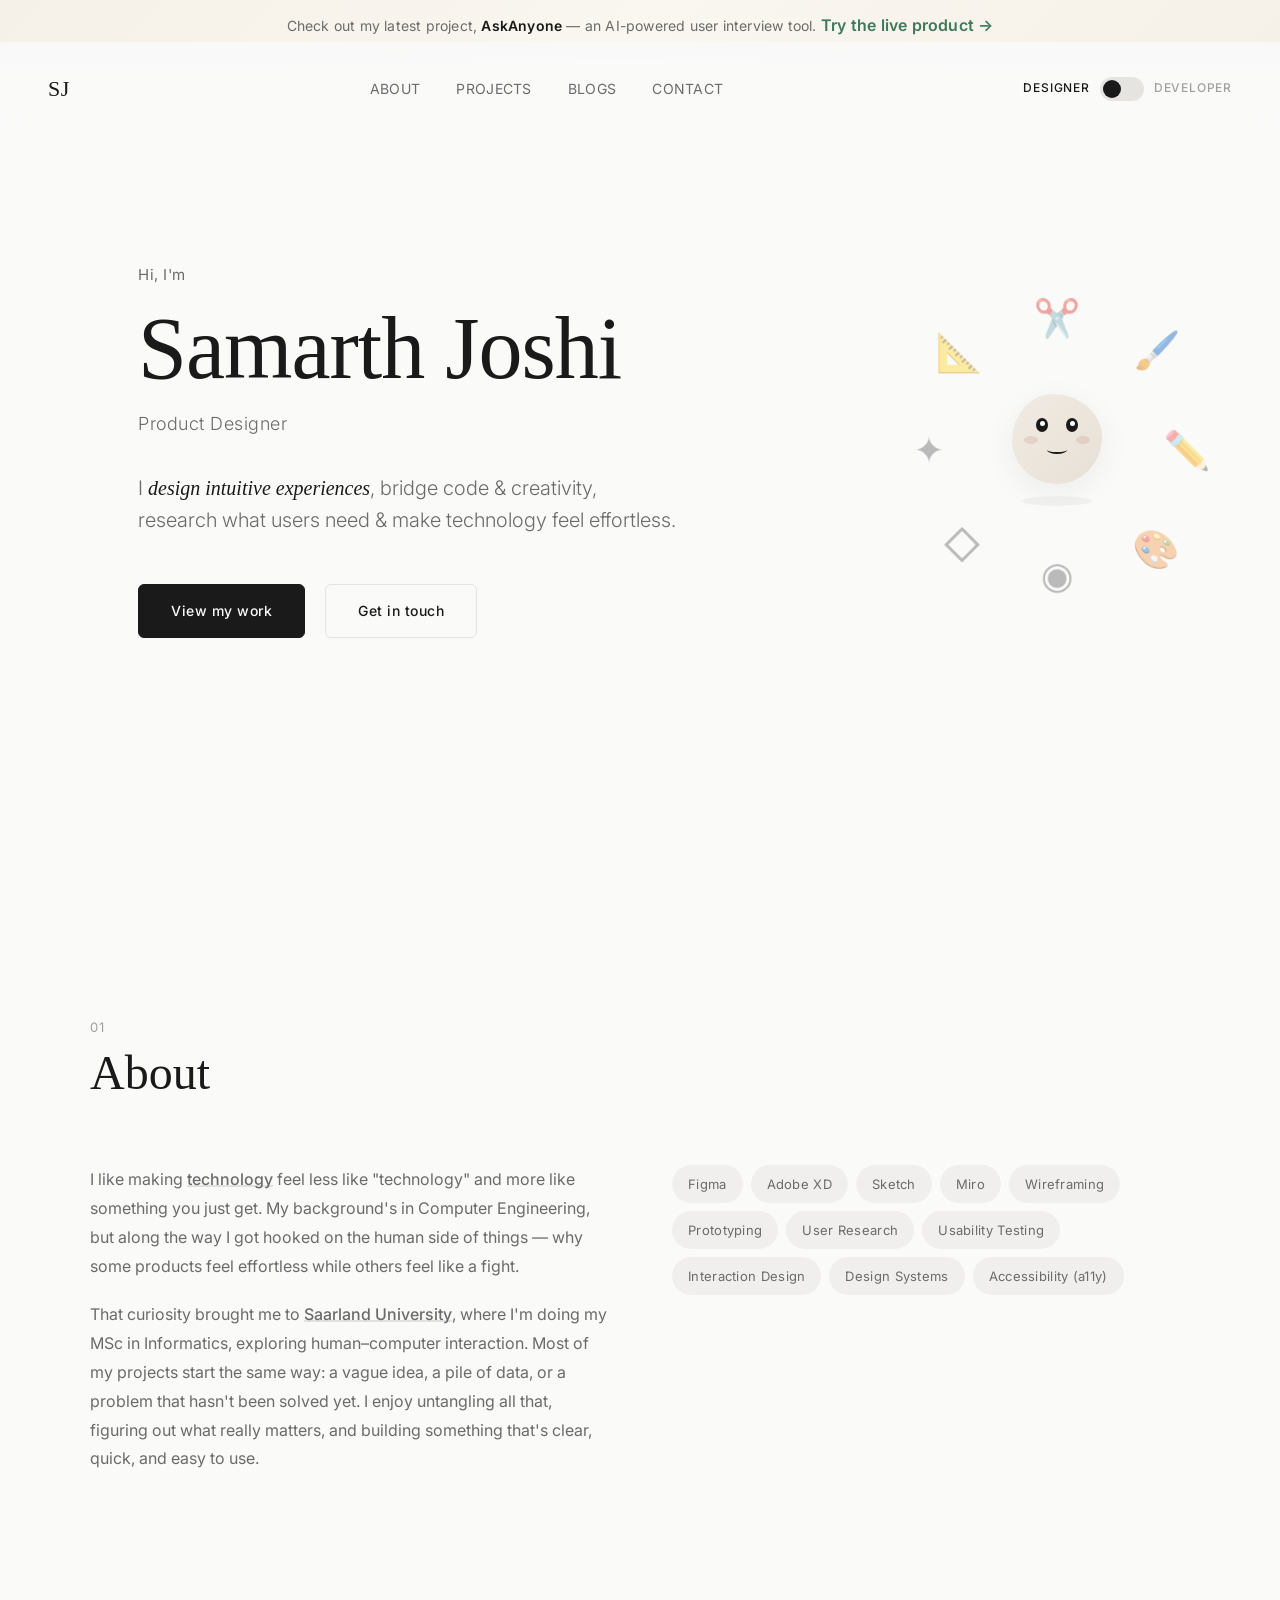
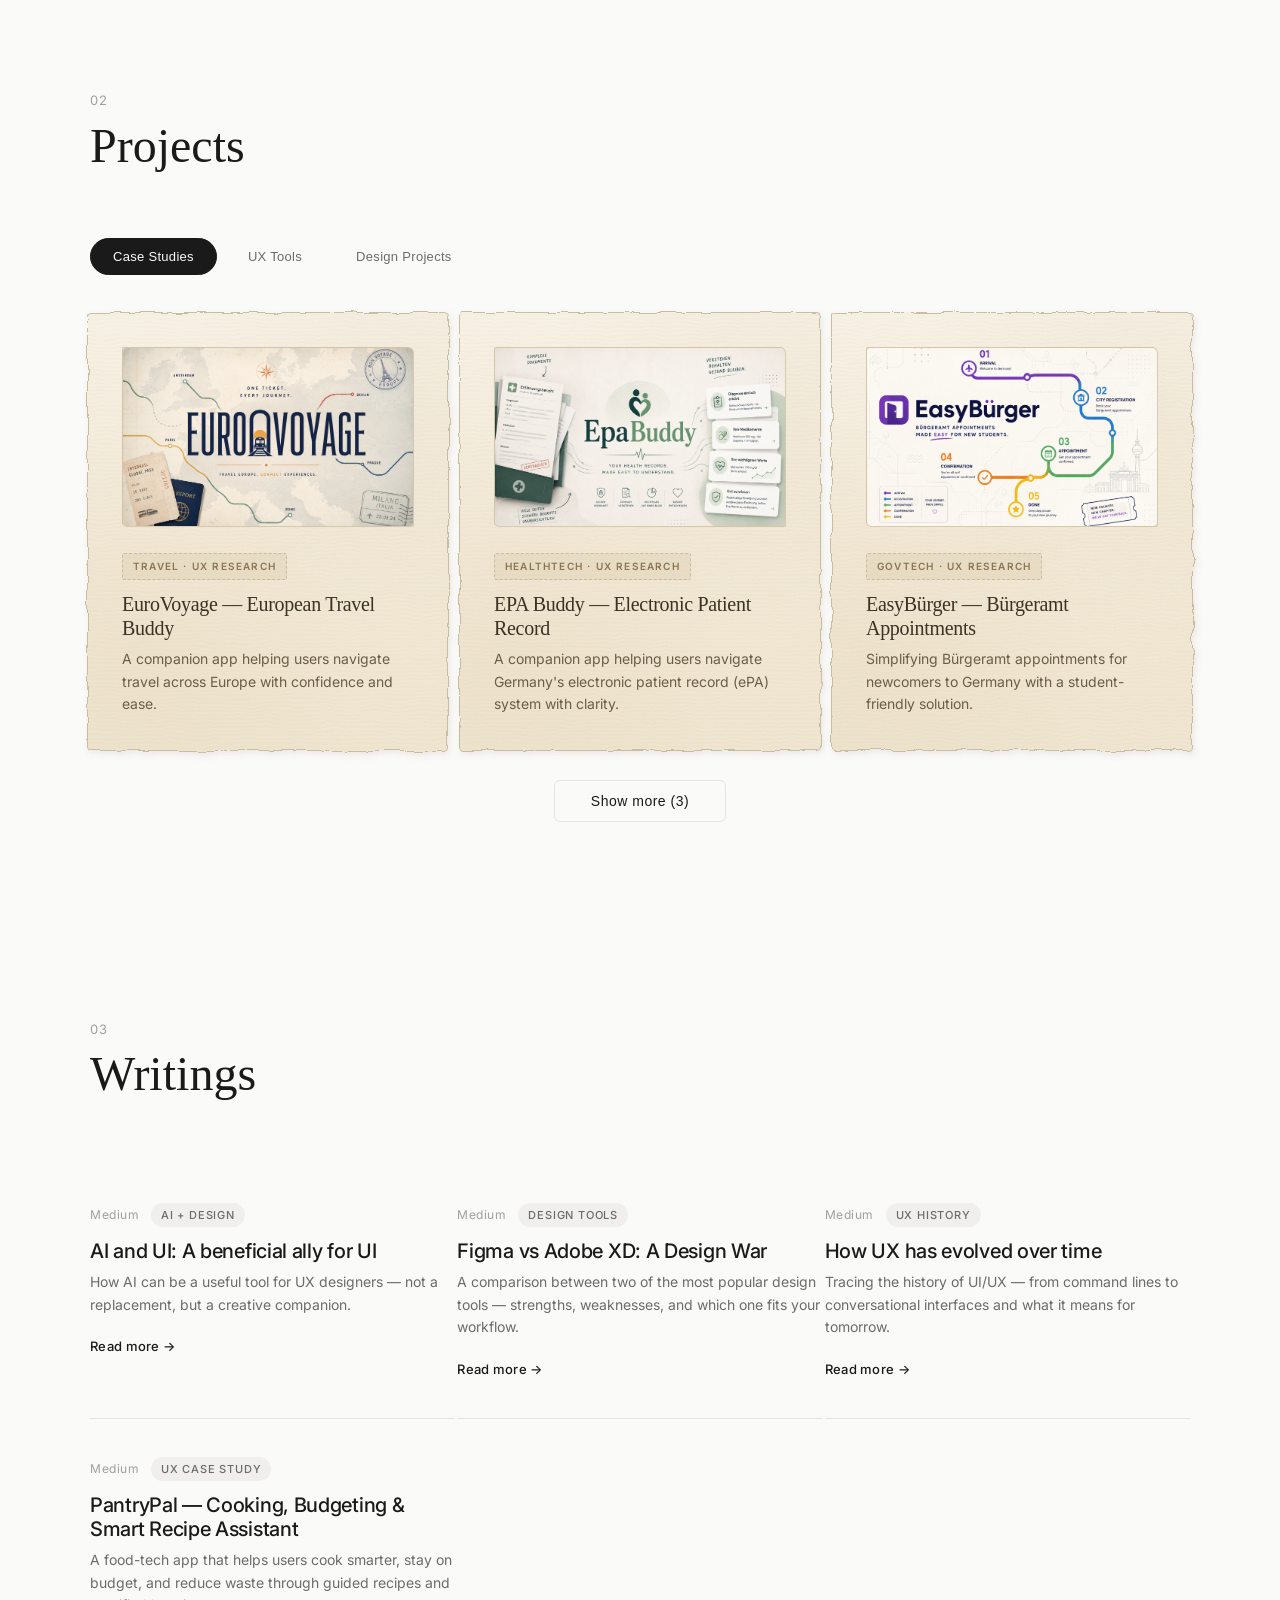
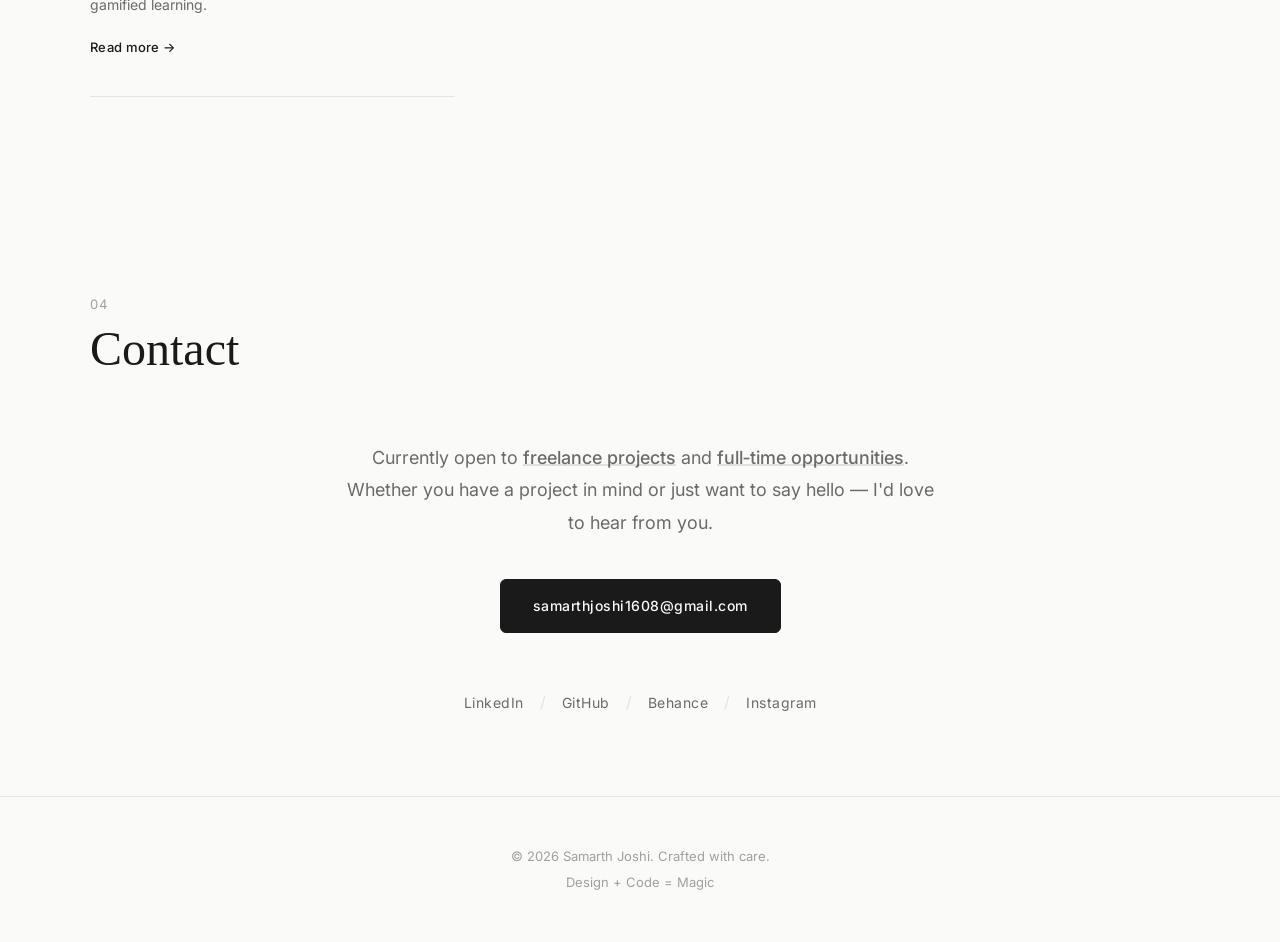
==== commit 7040a0f5: "New changes" ====
--- a/index.html
+++ b/index.html
@@ -10,6 +10,13 @@
     <link href="https://fonts.googleapis.com/css2?family=Inter:wght@300;400;500;600&family=Playfair+Display:ital@0;1&display=swap" rel="stylesheet">
 </head>
 <body>
+    <!-- FEATURED BANNER -->
+    <div class="featured-banner">
+        <a href="https://askanyone.netlify.app/" target="_blank" class="featured-banner-link">
+            <span class="featured-banner-text">Check out my latest project, <strong>AskAnyone</strong> — an AI-powered user interview tool. <span class="featured-banner-cta">Try the live product →</span></span>
+        </a>
+    </div>
+
     <!-- SVG Filters for torn paper effect -->
     <svg style="position:absolute;width:0;height:0;pointer-events:none;" aria-hidden="true">
         <defs>
--- a/styles.css
+++ b/styles.css
@@ -0,0 +1,1953 @@
+/* ===== RESET & VARIABLES ===== */
+:root {
+    --bg: #fafaf9;
+    --bg-alt: #f4f4f2;
+    --text: #1a1a1a;
+    --text-muted: #6b6b6b;
+    --text-quiet: #a0a0a0;
+    --border: #e6e4e1;
+    --accent: #2c2c2c;
+    --card-bg: #ffffff;
+    --tag-bg: #f0efed;
+    --font-body: 'Inter', -apple-system, BlinkMacSystemFont, sans-serif;
+    --font-display: 'Playfair Display', Georgia, serif;
+    --transition: 0.35s cubic-bezier(0.25, 0.1, 0.25, 1);
+}
+
+* {
+    margin: 0;
+    padding: 0;
+    box-sizing: border-box;
+}
+
+html {
+    scroll-behavior: smooth;
+    -webkit-font-smoothing: antialiased;
+    -moz-osx-font-smoothing: grayscale;
+    cursor: none;
+}
+
+body {
+    font-family: var(--font-body);
+    background: var(--bg);
+    color: var(--text);
+    line-height: 1.7;
+    font-weight: 400;
+    font-size: 16px;
+    overflow-x: hidden;
+}
+
+/* Restore cursor on interactive elements */
+a, button, input, textarea, .project-card, .filter-tab, .toggle-switch, .toggle-label, .blog-card {
+    cursor: none;
+}
+
+/* ===== TYPOGRAPHY ===== */
+h1, h2, h3, h4 {
+    font-weight: 400;
+    line-height: 1.2;
+}
+
+em {
+    font-family: var(--font-display);
+    font-style: italic;
+}
+
+a {
+    color: inherit;
+    text-decoration: none;
+    transition: opacity var(--transition);
+}
+
+a:hover {
+    opacity: 0.6;
+}
+
+.highlight {
+    position: relative;
+    font-weight: 500;
+}
+
+.highlight::after {
+    content: '';
+    position: absolute;
+    bottom: 2px;
+    left: 0;
+    width: 100%;
+    height: 2px;
+    background: var(--accent);
+    opacity: 0.12;
+}
+
+/* ===== NAVBAR ===== */
+.navbar {
+    display: flex;
+    align-items: center;
+    justify-content: space-between;
+    padding: 28px 48px;
+    position: fixed;
+    top: 0;
+    left: 0;
+    right: 0;
+    z-index: 100;
+    background: rgba(250, 250, 249, 0.85);
+    backdrop-filter: blur(12px);
+    border-bottom: 1px solid transparent;
+    transition: border-color var(--transition);
+}
+
+.navbar.scrolled {
+    border-bottom: 1px solid var(--border);
+}
+
+/* Nav overlay for mobile */
+.nav-overlay {
+    display: none;
+    position: fixed;
+    inset: 0;
+    background: rgba(0, 0, 0, 0.35);
+    z-index: 99;
+    opacity: 0;
+    transition: opacity 0.35s ease;
+}
+
+.nav-overlay.active {
+    display: block;
+    opacity: 1;
+}
+
+.logo {
+    font-family: var(--font-display);
+    font-size: 22px;
+    font-weight: 400;
+    letter-spacing: 0.5px;
+}
+
+.nav-right {
+    display: flex;
+    align-items: center;
+    gap: 12px;
+}
+
+.nav-links {
+    display: flex;
+    gap: 36px;
+}
+
+.nav-links a {
+    font-size: 14px;
+    font-weight: 400;
+    letter-spacing: 0.3px;
+    text-transform: uppercase;
+    color: var(--text-muted);
+    position: relative;
+    transition: color var(--transition);
+}
+
+.nav-links a::after {
+    content: '';
+    position: absolute;
+    bottom: -4px;
+    left: 0;
+    width: 0;
+    height: 1px;
+    background: var(--text);
+    transition: width var(--transition);
+}
+
+.nav-links a:hover {
+    opacity: 1;
+    color: var(--text);
+}
+
+.nav-links a:hover::after {
+    width: 100%;
+}
+
+/* ===== TOGGLE SWITCH ===== */
+.toggle-container {
+    display: flex;
+    align-items: center;
+    gap: 10px;
+}
+
+.toggle-label {
+    font-size: 12px;
+    font-weight: 500;
+    letter-spacing: 0.8px;
+    text-transform: uppercase;
+    color: var(--text-quiet);
+    cursor: pointer;
+    transition: color var(--transition);
+    user-select: none;
+}
+
+.toggle-label.active {
+    color: var(--text);
+}
+
+.toggle-switch {
+    width: 44px;
+    height: 24px;
+    border-radius: 12px;
+    background: var(--border);
+    border: none;
+    cursor: pointer;
+    position: relative;
+    transition: background var(--transition);
+    padding: 0;
+}
+
+.toggle-switch:hover {
+    background: #d4d2cf;
+}
+
+.toggle-knob {
+    position: absolute;
+    top: 3px;
+    left: 3px;
+    width: 18px;
+    height: 18px;
+    border-radius: 50%;
+    background: var(--text);
+    transition: transform var(--transition);
+}
+
+.toggle-switch.dev .toggle-knob {
+    transform: translateX(20px);
+}
+
+/* ===== CURSOR TRAIL ===== */
+.cursor-trail {
+    position: fixed;
+    top: 0;
+    left: 0;
+    width: 100%;
+    height: 100%;
+    pointer-events: none;
+    z-index: 9999;
+}
+
+.cursor-dot {
+    position: absolute;
+    width: 6px;
+    height: 6px;
+    background: var(--text);
+    border-radius: 50%;
+    pointer-events: none;
+    transform: translate(-50%, -50%);
+    opacity: 0.7;
+    transition: width 0.15s ease, height 0.15s ease, background 0.15s ease;
+}
+
+.cursor-dot.hovering {
+    width: 24px;
+    height: 24px;
+    background: transparent;
+    border: 1.5px solid var(--text);
+    opacity: 0.5;
+}
+
+.cursor-ring {
+    position: absolute;
+    width: 32px;
+    height: 32px;
+    border: 1px solid rgba(26, 26, 26, 0.2);
+    border-radius: 50%;
+    pointer-events: none;
+    transform: translate(-50%, -50%);
+    transition: width 0.3s ease, height 0.3s ease, border-color 0.3s ease;
+}
+
+.cursor-ring.hovering {
+    width: 48px;
+    height: 48px;
+    border-color: rgba(26, 26, 26, 0.4);
+}
+
+/* ===== ANIMATED AVATAR ===== */
+.hero-avatar {
+    position: absolute;
+    right: 8%;
+    top: 50%;
+    transform: translateY(-50%);
+    z-index: 1;
+    animation: avatarFloat 4s ease-in-out infinite;
+}
+
+@keyframes avatarFloat {
+    0%, 100% { transform: translateY(-50%) translateX(0); }
+    25% { transform: translateY(-54%) translateX(4px); }
+    50% { transform: translateY(-50%) translateX(0); }
+    75% { transform: translateY(-46%) translateX(-4px); }
+}
+
+.avatar-face {
+    width: 90px;
+    height: 90px;
+    background: linear-gradient(135deg, #f0ebe3 0%, #e8e0d5 100%);
+    border-radius: 45% 55% 50% 50% / 52% 48% 52% 48%;
+    position: relative;
+    box-shadow: 0 8px 32px rgba(0,0,0,0.06);
+    transition: border-radius 0.6s ease;
+}
+
+.hero-avatar:hover .avatar-face {
+    border-radius: 50% 50% 45% 55% / 48% 52% 48% 52%;
+}
+
+.avatar-eyes {
+    display: flex;
+    justify-content: center;
+    gap: 18px;
+    padding-top: 24px;
+}
+
+.avatar-eye {
+    width: 12px;
+    height: 14px;
+    background: var(--text);
+    border-radius: 50%;
+    position: relative;
+    overflow: hidden;
+}
+
+.eye-pupil {
+    width: 5px;
+    height: 5px;
+    background: #fff;
+    border-radius: 50%;
+    position: absolute;
+    top: 3px;
+    left: 4px;
+    transition: transform 0.08s ease;
+}
+
+.avatar-mouth {
+    width: 20px;
+    height: 8px;
+    border-bottom: 2px solid var(--text);
+    border-radius: 0 0 50% 50%;
+    margin: 14px auto 0;
+    transition: all 0.3s ease;
+}
+
+.hero-avatar:hover .avatar-mouth {
+    width: 26px;
+    height: 12px;
+    border-bottom-width: 2.5px;
+}
+
+.avatar-blush {
+    position: absolute;
+    width: 14px;
+    height: 8px;
+    background: rgba(210, 160, 150, 0.3);
+    border-radius: 50%;
+    top: 42px;
+}
+
+.avatar-blush.left { left: 12px; }
+.avatar-blush.right { right: 12px; }
+
+.avatar-shadow {
+    width: 70px;
+    height: 10px;
+    background: rgba(0,0,0,0.04);
+    border-radius: 50%;
+    margin: 12px auto 0;
+    animation: shadowPulse 4s ease-in-out infinite;
+}
+
+@keyframes shadowPulse {
+    0%, 100% { transform: scale(1); opacity: 0.6; }
+    50% { transform: scale(0.85); opacity: 0.35; }
+}
+
+/* ===== FLOATING ORBIT ===== */
+.floating-orbit {
+    position: absolute;
+    pointer-events: none;
+    z-index: 1;
+    width: 0;
+    height: 0;
+}
+
+.orbit-ring {
+    width: 0;
+    height: 0;
+    animation: orbitSpin 20s linear infinite;
+}
+
+@keyframes orbitSpin {
+    from { transform: rotate(0deg); }
+    to   { transform: rotate(360deg); }
+}
+
+.float-item {
+    position: absolute;
+    display: flex;
+    align-items: center;
+    justify-content: center;
+    font-size: 44px;
+    color: var(--text-muted);
+    opacity: 0;
+    rotate: 0deg;
+    animation: orbitCounterSpin 20s linear infinite, floatPulse 3s ease-in-out infinite, floatFadeIn 0.5s ease forwards;
+    animation-delay: 0s, var(--pulse-delay, 0s), var(--fade-delay, 0s);
+    transition: opacity 0.4s ease;
+    will-change: transform, rotate;
+}
+
+@keyframes orbitCounterSpin {
+    from { rotate: 0deg; }
+    to   { rotate: -360deg; }
+}
+
+@keyframes floatPulse {
+    0%, 100% { transform: translate(-50%, -50%) scale(0.85); }
+    50%      { transform: translate(-50%, -50%) scale(1.08); }
+}
+
+.float-item.code {
+    font-family: 'SF Mono', 'Fira Code', 'Cascadia Code', 'Consolas', monospace;
+    font-size: 38px;
+    font-weight: 500;
+    letter-spacing: -0.5px;
+    color: var(--text);
+}
+
+@keyframes floatFadeIn {
+    from { opacity: 0; transform: translate(-50%, -50%) scale(0.3); rotate: 0deg; }
+    to   { opacity: 0.45; transform: translate(-50%, -50%) scale(0.85); rotate: 0deg; }
+}
+
+.float-item:hover {
+    opacity: 0.75 !important;
+    transform: translate(-50%, -50%) scale(1.3) !important;
+    transition: opacity 0.25s ease, transform 0.25s ease;
+}
+
+/* ===== HERO ===== */
+.hero {
+    min-height: 100vh;
+    display: flex;
+    flex-direction: column;
+    justify-content: center;
+    padding: 0 48px;
+    max-width: 1100px;
+    margin: 0 auto;
+    position: relative;
+    overflow: visible;
+}
+
+.hero-greeting,
+.hero-name,
+.hero-role,
+.hero-tagline,
+.hero-cta {
+    position: relative;
+    z-index: 2;
+}
+
+.hero-greeting {
+    font-size: 15px;
+    color: var(--text-muted);
+    letter-spacing: 0.5px;
+    margin-bottom: 8px;
+    opacity: 0;
+    animation: fadeUp 0.8s ease forwards;
+}
+
+.hero-name {
+    font-family: var(--font-display);
+    font-size: clamp(48px, 8vw, 88px);
+    font-weight: 400;
+    letter-spacing: -1px;
+    margin-bottom: 8px;
+    opacity: 0;
+    animation: fadeUp 0.8s ease 0.15s forwards;
+}
+
+.hero-role {
+    font-size: 18px;
+    color: var(--text-muted);
+    font-weight: 300;
+    letter-spacing: 0.5px;
+    margin-bottom: 32px;
+    transition: all var(--transition);
+    opacity: 0;
+    animation: fadeUp 0.8s ease 0.3s forwards;
+}
+
+.hero-tagline {
+    font-size: 20px;
+    line-height: 1.6;
+    color: var(--text-muted);
+    font-weight: 300;
+    margin-bottom: 48px;
+    opacity: 0;
+    animation: fadeUp 0.8s ease 0.45s forwards;
+}
+
+.hero-tagline em {
+    color: var(--text);
+}
+
+#roleDescriptor {
+    transition: opacity 0.3s ease;
+}
+
+.hero-cta {
+    display: flex;
+    gap: 20px;
+    flex-wrap: wrap;
+    opacity: 0;
+    animation: fadeUp 0.8s ease 0.6s forwards;
+}
+
+.btn-large {
+    font-size: 16px;
+    padding: 18px 40px;
+}
+
+@keyframes fadeUp {
+    from {
+        opacity: 0;
+        transform: translateY(16px);
+    }
+    to {
+        opacity: 1;
+        transform: translateY(0);
+    }
+}
+
+/* ===== SECTIONS ===== */
+.section {
+    padding: 120px 48px 80px;
+}
+
+.section-container {
+    max-width: 1100px;
+    margin: 0 auto;
+}
+
+.section-title {
+    font-family: var(--font-display);
+    font-size: clamp(32px, 5vw, 48px);
+    margin-bottom: 64px;
+    position: relative;
+}
+
+.section-number {
+    font-family: var(--font-body);
+    font-size: 13px;
+    font-weight: 400;
+    color: var(--text-quiet);
+    letter-spacing: 1px;
+    display: block;
+    margin-bottom: 8px;
+}
+
+/* ===== FEATURED BANNER ===== */
+.featured-banner {
+    width: 100%;
+    background: linear-gradient(135deg, #f5f0e8 0%, #faf7f0 50%, #f5f0e8 100%);
+    border-bottom: 1px solid var(--border);
+    padding: 12px 0;
+    text-align: center;
+    position: fixed;
+    top: 0;
+    z-index: 98;
+}
+
+.featured-banner-link {
+    display: inline-flex;
+    align-items: center;
+    flex-wrap: wrap;
+    justify-content: center;
+    font-size: 14px;
+    color: var(--text-muted);
+    transition: color 0.3s ease;
+    letter-spacing: 0.2px;
+    padding: 0 16px;
+    line-height: 1.5;
+}
+
+.featured-banner-link:hover {
+    color: var(--text);
+    opacity: 1;
+}
+
+.featured-banner-text strong {
+    font-weight: 600;
+    color: var(--text);
+}
+
+.featured-banner-cta {
+    font-weight: 600;
+    color: #3d7a5c;
+    font-size: 16px;
+    transition: transform 0.3s ease, color 0.3s ease;
+}
+
+.featured-banner-link:hover .featured-banner-cta {
+    color: #2a5a40;
+    transform: translateX(3px);
+}
+
+/* Push navbar below banner */
+.navbar {
+    top: 42px;
+}
+
+/* ===== ABOUT ===== */
+.about-content {
+    display: grid;
+    grid-template-columns: 1fr 1fr;
+    gap: 64px;
+    align-items: start;
+}
+
+.about-text p {
+    color: var(--text-muted);
+    font-size: 16px;
+    line-height: 1.8;
+    margin-bottom: 20px;
+}
+
+/* ===== TECH STACK ===== */
+.tech-stack {
+    display: flex;
+    flex-wrap: wrap;
+    gap: 8px;
+}
+
+.tech-tag {
+    display: inline-block;
+    padding: 8px 16px;
+    background: var(--tag-bg);
+    font-size: 13px;
+    font-weight: 400;
+    letter-spacing: 0.3px;
+    border-radius: 20px;
+    color: var(--text-muted);
+    transition: all var(--transition);
+    animation: fadeUp 0.4s ease forwards;
+    opacity: 0;
+}
+
+.tech-tag:nth-child(1) { animation-delay: 0s; }
+.tech-tag:nth-child(2) { animation-delay: 0.05s; }
+.tech-tag:nth-child(3) { animation-delay: 0.1s; }
+.tech-tag:nth-child(4) { animation-delay: 0.15s; }
+.tech-tag:nth-child(5) { animation-delay: 0.2s; }
+.tech-tag:nth-child(6) { animation-delay: 0.25s; }
+.tech-tag:nth-child(7) { animation-delay: 0.3s; }
+.tech-tag:nth-child(8) { animation-delay: 0.35s; }
+.tech-tag:nth-child(9) { animation-delay: 0.4s; }
+.tech-tag:nth-child(10) { animation-delay: 0.45s; }
+
+/* ===== SCROLL REVEAL ===== */
+.reveal {
+    opacity: 0;
+    transform: translateY(30px);
+    transition: opacity 0.7s cubic-bezier(0.25, 0.1, 0.25, 1),
+                transform 0.7s cubic-bezier(0.25, 0.1, 0.25, 1);
+}
+
+.reveal.visible {
+    opacity: 1;
+    transform: translateY(0);
+}
+
+.reveal-left {
+    opacity: 0;
+    transform: translateX(-30px);
+    transition: opacity 0.7s cubic-bezier(0.25, 0.1, 0.25, 1),
+                transform 0.7s cubic-bezier(0.25, 0.1, 0.25, 1);
+}
+
+.reveal-left.visible {
+    opacity: 1;
+    transform: translateX(0);
+}
+
+.reveal-right {
+    opacity: 0;
+    transform: translateX(30px);
+    transition: opacity 0.7s cubic-bezier(0.25, 0.1, 0.25, 1),
+                transform 0.7s cubic-bezier(0.25, 0.1, 0.25, 1);
+}
+
+.reveal-right.visible {
+    opacity: 1;
+    transform: translateX(0);
+}
+
+.reveal-scale {
+    opacity: 0;
+    transform: scale(0.92);
+    transition: opacity 0.6s cubic-bezier(0.25, 0.1, 0.25, 1),
+                transform 0.6s cubic-bezier(0.25, 0.1, 0.25, 1);
+}
+
+.reveal-scale.visible {
+    opacity: 1;
+    transform: scale(1);
+}
+
+/* Stagger children */
+.stagger-children > * {
+    opacity: 0;
+    transform: translateY(20px);
+    transition: opacity 0.5s ease, transform 0.5s ease;
+}
+
+.stagger-children.visible > *:nth-child(1) { transition-delay: 0s; opacity: 1; transform: translateY(0); }
+.stagger-children.visible > *:nth-child(2) { transition-delay: 0.1s; opacity: 1; transform: translateY(0); }
+.stagger-children.visible > *:nth-child(3) { transition-delay: 0.2s; opacity: 1; transform: translateY(0); }
+.stagger-children.visible > *:nth-child(4) { transition-delay: 0.3s; opacity: 1; transform: translateY(0); }
+.stagger-children.visible > *:nth-child(5) { transition-delay: 0.4s; opacity: 1; transform: translateY(0); }
+.stagger-children.visible > *:nth-child(6) { transition-delay: 0.5s; opacity: 1; transform: translateY(0); }
+.stagger-children.visible > *:nth-child(7) { transition-delay: 0.6s; opacity: 1; transform: translateY(0); }
+.stagger-children.visible > *:nth-child(8) { transition-delay: 0.7s; opacity: 1; transform: translateY(0); }
+
+/* ===== PROJECT CARD — VINTAGE PARCHMENT ===== */
+.project-card {
+    display: block;
+    background: transparent;
+    border: none;
+    padding: 32px;
+    transition: transform 0.4s cubic-bezier(0.25, 0.1, 0.25, 1);
+    cursor: pointer;
+    opacity: 0;
+    position: relative;
+    overflow: visible;
+    animation: fadeUp 0.5s ease forwards;
+}
+
+/* Torn parchment background layer — filter applied here only */
+.project-card::before {
+    content: '';
+    position: absolute;
+    inset: -3px;
+    z-index: 0;
+    background: 
+        repeating-linear-gradient(
+            0deg,
+            transparent,
+            transparent 2px,
+            rgba(180, 160, 120, 0.03) 2px,
+            rgba(180, 160, 120, 0.03) 4px
+        ),
+        radial-gradient(ellipse at 15% 80%, rgba(200, 170, 120, 0.08) 0%, transparent 50%),
+        radial-gradient(ellipse at 85% 20%, rgba(180, 150, 100, 0.06) 0%, transparent 50%),
+        linear-gradient(180deg, #f7f1e5 0%, #f2e9d7 50%, #efe5d0 100%);
+    border: 1px solid #c8bda0;
+    border-radius: 4px;
+    transition: box-shadow 0.5s ease, border-color 0.5s ease;
+    pointer-events: none;
+}
+
+/* Hover glow layer */
+.project-card::after {
+    content: '';
+    position: absolute;
+    inset: -3px;
+    z-index: 0;
+    background: radial-gradient(circle at var(--mouse-x, 50%) var(--mouse-y, 50%), rgba(180, 140, 80, 0.07) 0%, transparent 60%);
+    opacity: 0;
+    transition: opacity 0.5s ease;
+    pointer-events: none;
+    border-radius: 4px;
+}
+
+.project-card:hover::after {
+    opacity: 1;
+}
+
+/* Content stays sharp — no filter */
+.project-card > * {
+    position: relative;
+    z-index: 1;
+}
+
+.project-card:hover {
+    transform: translateY(-3px) rotate(0.2deg);
+}
+
+.project-card:hover::before {
+    border-color: #b8a882;
+}
+
+.project-card:nth-child(1) { animation-delay: 0.05s; }
+.project-card:nth-child(2) { animation-delay: 0.1s; }
+.project-card:nth-child(3) { animation-delay: 0.15s; }
+.project-card:nth-child(4) { animation-delay: 0.2s; }
+.project-card:nth-child(5) { animation-delay: 0.25s; }
+.project-card:nth-child(6) { animation-delay: 0.3s; }
+
+/* Each card's ::before gets a unique torn-paper filter — only the border/background distorts */
+.project-card:nth-child(3n+1)::before {
+    filter: url(#tornPaper);
+}
+.project-card:nth-child(3n+2)::before {
+    filter: url(#tornPaper2);
+}
+.project-card:nth-child(3n+3)::before {
+    filter: url(#tornPaper3);
+}
+
+.project-card-thumb {
+    width: 100%;
+    height: 180px;
+    background: linear-gradient(135deg, var(--bg-alt) 0%, #ece8e3 100%);
+    border-radius: 4px;
+    margin-bottom: 24px;
+    display: flex;
+    align-items: center;
+    justify-content: center;
+    color: var(--text-quiet);
+    font-size: 13px;
+    letter-spacing: 0.5px;
+    overflow: hidden;
+    transition: transform 0.4s ease;
+}
+
+.project-card:hover .project-card-thumb {
+    transform: scale(1.02);
+}
+
+/* ===== LIVE DEPLOYED PRODUCT BADGE ===== */
+.project-live {
+    position: relative;
+}
+
+.project-live::before {
+    border-color: #7eb8a0 !important;
+    box-shadow: 0 0 0 1px rgba(126, 184, 160, 0.25), 0 4px 24px rgba(126, 184, 160, 0.08);
+}
+
+.project-live:hover::before {
+    border-color: #5ea88a !important;
+    box-shadow: 0 0 0 1px rgba(94, 168, 138, 0.35), 0 8px 32px rgba(126, 184, 160, 0.15);
+}
+
+.project-live-badge {
+    display: inline-flex;
+    align-items: center;
+    gap: 5px;
+    font-size: 11px;
+    font-weight: 700;
+    letter-spacing: 0.8px;
+    text-transform: uppercase;
+    color: #fff;
+    background: linear-gradient(135deg, #5ea88a 0%, #3d7a5c 100%);
+    border: 1px solid #3d7a5c;
+    border-radius: 20px;
+    padding: 5px 14px;
+    margin-bottom: 10px;
+    animation: livePulse 2.5s ease-in-out infinite;
+    position: relative;
+    z-index: 2;
+    box-shadow: 0 2px 8px rgba(61, 122, 92, 0.25);
+}
+
+@keyframes livePulse {
+    0%, 100% { box-shadow: 0 2px 8px rgba(61, 122, 92, 0.25); }
+    60% { box-shadow: 0 2px 16px rgba(61, 122, 92, 0.45), 0 0 0 4px rgba(126, 184, 160, 0); }
+}
+
+.project-live .project-card-badge {
+    color: var(--text);
+}
+
+/* ===== BUTTON ENHANCED EFFECTS ===== */
+.btn-primary,
+.btn-secondary {
+    display: inline-block;
+    padding: 14px 32px;
+    font-size: 14px;
+    font-weight: 500;
+    letter-spacing: 0.5px;
+    border-radius: 6px;
+    transition: all 0.4s cubic-bezier(0.25, 0.1, 0.25, 1);
+}
+
+.btn-primary {
+    position: relative;
+    overflow: hidden;
+    background: var(--text);
+    color: var(--bg);
+    border: 1px solid var(--text);
+}
+
+.btn-secondary {
+    background: transparent;
+    color: var(--text);
+    border: 1px solid var(--border);
+}
+
+.btn-primary::after {
+    content: '';
+    position: absolute;
+    top: 50%;
+    left: 50%;
+    width: 0;
+    height: 0;
+    background: rgba(255,255,255,0.15);
+    border-radius: 50%;
+    transform: translate(-50%, -50%);
+    transition: width 0.6s ease, height 0.6s ease;
+}
+
+.btn-primary:active::after {
+    width: 300px;
+    height: 300px;
+}
+
+.btn-primary:hover {
+    opacity: 1;
+    background: transparent;
+    color: var(--text);
+    transform: translateY(-1px);
+    box-shadow: 0 4px 16px rgba(0,0,0,0.08);
+}
+
+.btn-primary:active {
+    transform: translateY(0);
+    box-shadow: none;
+}
+
+.btn-secondary:hover {
+    opacity: 1;
+    border-color: var(--text);
+    transform: translateY(-1px);
+    box-shadow: 0 4px 16px rgba(0,0,0,0.04);
+}
+
+.btn-secondary:active {
+    transform: translateY(0);
+}
+
+/* ===== TECH TAG HOVER ===== */
+.tech-tag {
+    display: inline-block;
+    padding: 8px 16px;
+    background: var(--tag-bg);
+    font-size: 13px;
+    font-weight: 400;
+    letter-spacing: 0.3px;
+    border-radius: 20px;
+    color: var(--text-muted);
+    transition: all 0.3s cubic-bezier(0.25,0.1,0.25,1);
+    opacity: 1;
+    cursor: default;
+}
+
+.tech-tag:hover {
+    background: var(--text);
+    color: var(--bg);
+    transform: translateY(-2px);
+    box-shadow: 0 4px 12px rgba(0,0,0,0.1);
+}
+
+/* ===== BLOG CARD ENHANCED ===== */
+.blog-card {
+    padding: 36px 0;
+    border-bottom: 1px solid var(--border);
+    transition: all 0.4s cubic-bezier(0.25,0.1,0.25,1);
+    position: relative;
+}
+
+.blog-card::before {
+    content: '';
+    position: absolute;
+    left: -16px;
+    top: 0;
+    bottom: 0;
+    width: 2px;
+    background: var(--text);
+    transform: scaleY(0);
+    transition: transform 0.35s cubic-bezier(0.25,0.1,0.25,1);
+}
+
+.blog-card:hover {
+    padding-left: 16px;
+}
+
+.blog-card:hover::before {
+    transform: scaleY(1);
+}
+
+/* ===== NAV LINK ENHANCED ===== */
+.nav-links a {
+    font-size: 14px;
+    font-weight: 400;
+    letter-spacing: 0.3px;
+    text-transform: uppercase;
+    color: var(--text-muted);
+    position: relative;
+    transition: color 0.3s ease;
+}
+
+.nav-links a::after {
+    content: '';
+    position: absolute;
+    bottom: -4px;
+    left: 0;
+    width: 0;
+    height: 1px;
+    background: var(--text);
+    transition: width 0.35s cubic-bezier(0.25,0.1,0.25,1);
+}
+
+.nav-links a:hover {
+    opacity: 1;
+    color: var(--text);
+}
+
+.nav-links a:hover::after {
+    width: 100%;
+}
+
+/* ===== TOGGLE ENHANCED ===== */
+.toggle-switch {
+    width: 44px;
+    height: 24px;
+    border-radius: 12px;
+    background: var(--border);
+    border: none;
+    cursor: pointer;
+    position: relative;
+    transition: background 0.35s cubic-bezier(0.25,0.1,0.25,1);
+    padding: 0;
+}
+
+.toggle-switch:hover {
+    background: #d4d2cf;
+}
+
+.toggle-knob {
+    position: absolute;
+    top: 3px;
+    left: 3px;
+    width: 18px;
+    height: 18px;
+    border-radius: 50%;
+    background: var(--text);
+    transition: transform 0.35s cubic-bezier(0.34, 1.56, 0.64, 1);
+}
+
+.toggle-switch.dev .toggle-knob {
+    transform: translateX(20px);
+}
+
+/* ===== FILTER TABS ===== */
+.filter-tabs {
+    display: flex;
+    gap: 8px;
+    margin-bottom: 40px;
+    flex-wrap: wrap;
+}
+
+/* ===== FILTER TAB ENHANCED ===== */
+.filter-tab {
+    padding: 10px 22px;
+    font-size: 13px;
+    font-weight: 400;
+    letter-spacing: 0.3px;
+    border: 1px solid transparent;
+    background: transparent;
+    color: var(--text-muted);
+    cursor: pointer;
+    border-radius: 24px;
+    transition: all 0.3s cubic-bezier(0.25,0.1,0.25,1);
+}
+
+.filter-tab:hover {
+    color: var(--text);
+    background: var(--bg-alt);
+    transform: translateY(-1px);
+}
+
+.filter-tab.active {
+    background: var(--text);
+    color: var(--bg);
+    border-color: var(--text);
+}
+
+.filter-tab:active {
+    transform: scale(0.96);
+}
+
+/* ===== CONTACT LINK ENHANCED ===== */
+.contact-link {
+    font-size: 14px;
+    letter-spacing: 0.5px;
+    color: var(--text-muted);
+    position: relative;
+    transition: color 0.3s ease;
+}
+
+.contact-link::after {
+    content: '';
+    position: absolute;
+    bottom: -2px;
+    left: 0;
+    width: 0;
+    height: 1px;
+    background: var(--text);
+    transition: width 0.3s ease;
+}
+
+.contact-link:hover {
+    opacity: 1;
+    color: var(--text);
+}
+
+.contact-link:hover::after {
+    width: 100%;
+}
+
+/* ===== PAGE TRANSITION OVERLAY ===== */
+.page-transition {
+    position: fixed;
+    top: 0;
+    left: 0;
+    width: 100%;
+    height: 100%;
+    background: var(--bg);
+    z-index: 9998;
+    pointer-events: none;
+    transform: scaleY(0);
+    transform-origin: bottom;
+    transition: transform 0.6s cubic-bezier(0.76, 0, 0.24, 1);
+}
+
+.page-transition.active {
+    transform: scaleY(1);
+    transform-origin: top;
+}
+
+/* ===== PROJECT GRID ===== */
+.project-grid {
+    display: grid;
+    grid-template-columns: repeat(auto-fill, minmax(320px, 1fr));
+    gap: 16px;
+}
+
+.project-card-thumb {
+    width: 100%;
+    height: 180px;
+    background: linear-gradient(135deg, #e8ddc8 0%, #dfd2b8 100%);
+    border: 1px solid rgba(180, 160, 120, 0.3);
+    border-radius: 2px 6px 2px 5px;
+    margin-bottom: 24px;
+    display: flex;
+    align-items: center;
+    justify-content: center;
+    color: #9b8c70;
+    font-size: 13px;
+    letter-spacing: 0.5px;
+    overflow: hidden;
+}
+
+.project-card-thumb .thumb-placeholder {
+    display: flex;
+    align-items: center;
+    justify-content: center;
+    width: 100%;
+    height: 100%;
+    font-size: 12px;
+    text-transform: uppercase;
+    letter-spacing: 2px;
+    font-weight: 500;
+    color: #a89878;
+    background: linear-gradient(135deg, #e8ddc8 0%, #dfd2b8 100%);
+}
+
+.project-card-img {
+    width: 100%;
+    height: 100%;
+    object-fit: cover;
+    border-radius: 4px;
+    transition: transform 0.4s ease;
+}
+
+.project-card:hover .project-card-img {
+    transform: scale(1.04);
+}
+
+.project-card-badge {
+    display: inline-block;
+    font-size: 10px;
+    font-weight: 600;
+    letter-spacing: 1.2px;
+    text-transform: uppercase;
+    color: #8b7650;
+    background: rgba(190, 170, 130, 0.15);
+    border: 1px dashed rgba(160, 140, 100, 0.4);
+    padding: 4px 10px;
+    border-radius: 2px;
+    margin-bottom: 12px;
+}
+
+.project-card h3 {
+    font-size: 20px;
+    font-weight: 500;
+    margin-bottom: 8px;
+    letter-spacing: -0.3px;
+    color: #3a3224;
+    font-family: var(--font-display);
+}
+
+.project-card p {
+    font-size: 14px;
+    color: #6b5e48;
+    line-height: 1.6;
+}
+
+/* Hidden project cards (show more) */
+.project-hidden {
+    display: none;
+}
+
+/* Show more button */
+.show-more-wrap {
+    text-align: center;
+    margin-top: 32px;
+}
+
+.show-more-btn {
+    display: inline-block;
+    padding: 12px 36px;
+    font-size: 14px;
+    font-weight: 500;
+    letter-spacing: 0.5px;
+    border-radius: 6px;
+    cursor: pointer;
+    transition: all 0.35s ease;
+}
+
+/* ===== BLOGS ===== */
+.blog-list {
+    display: grid;
+    grid-template-columns: repeat(auto-fill, minmax(280px, 1fr));
+    gap: 2px;
+}
+
+.blog-card {
+    padding: 36px 0;
+    border-bottom: 1px solid var(--border);
+    transition: all var(--transition);
+}
+
+.blog-card:hover {
+    padding-left: 12px;
+}
+
+.blog-meta {
+    display: flex;
+    gap: 12px;
+    align-items: center;
+    margin-bottom: 12px;
+}
+
+.blog-date {
+    font-size: 12px;
+    color: var(--text-quiet);
+    letter-spacing: 0.5px;
+}
+
+.blog-tag {
+    font-size: 11px;
+    font-weight: 500;
+    letter-spacing: 0.8px;
+    text-transform: uppercase;
+    padding: 3px 10px;
+    background: var(--tag-bg);
+    border-radius: 12px;
+    color: var(--text-muted);
+}
+
+.blog-title {
+    font-size: 20px;
+    font-weight: 500;
+    margin-bottom: 8px;
+    letter-spacing: -0.3px;
+}
+
+.blog-excerpt {
+    font-size: 14px;
+    color: var(--text-muted);
+    line-height: 1.6;
+    margin-bottom: 16px;
+}
+
+.blog-link {
+    font-size: 13px;
+    font-weight: 500;
+    letter-spacing: 0.3px;
+    color: var(--text);
+}
+
+/* ===== CONTACT ===== */
+.contact-content {
+    text-align: center;
+}
+
+.contact-intro {
+    font-size: 18px;
+    color: var(--text-muted);
+    line-height: 1.8;
+    margin-bottom: 40px;
+    max-width: 600px;
+    margin-left: auto;
+    margin-right: auto;
+}
+
+.contact-links {
+    margin-top: 48px;
+    display: flex;
+    justify-content: center;
+    align-items: center;
+    gap: 16px;
+    flex-wrap: wrap;
+}
+
+.contact-link {
+    font-size: 14px;
+    letter-spacing: 0.5px;
+    color: var(--text-muted);
+}
+
+.contact-divider {
+    color: var(--border);
+    user-select: none;
+}
+
+/* ===== FOOTER ===== */
+.footer {
+    text-align: center;
+    padding: 48px;
+    border-top: 1px solid var(--border);
+}
+
+.footer p {
+    font-size: 13px;
+    color: var(--text-quiet);
+}
+
+.footer-quiet {
+    margin-top: 4px;
+    font-size: 12px;
+}
+
+/* ===== RESPONSIVE ===== */
+
+/* Hamburger menu */
+.hamburger {
+    display: none;
+    flex-direction: column;
+    justify-content: center;
+    gap: 5px;
+    background: none;
+    border: none;
+    cursor: pointer;
+    padding: 4px;
+    z-index: 101;
+}
+
+.hamburger span {
+    display: block;
+    width: 22px;
+    height: 1.5px;
+    background: var(--text);
+    transition: all 0.3s ease;
+    transform-origin: center;
+}
+
+.hamburger.active span:nth-child(1) {
+    transform: rotate(45deg) translate(5px, 5px);
+}
+
+.hamburger.active span:nth-child(2) {
+    opacity: 0;
+}
+
+.hamburger.active span:nth-child(3) {
+    transform: rotate(-45deg) translate(5px, -5px);
+}
+
+/* ── Large Desktop (>1400px) ── */
+@media (min-width: 1400px) {
+    .hero {
+        max-width: 1200px;
+    }
+    .section-container {
+        max-width: 1200px;
+    }
+    .project-grid {
+        grid-template-columns: repeat(3, 1fr);
+    }
+    .blog-list {
+        grid-template-columns: repeat(2, 1fr);
+        gap: 0 32px;
+    }
+}
+
+/* ── Tablet Landscape (769px–1024px) ── */
+@media (max-width: 1024px) {
+    .navbar {
+        padding: 22px 32px;
+    }
+
+    .hero {
+        padding: 0 32px;
+    }
+
+    .hero-name {
+        font-size: clamp(40px, 7vw, 72px);
+    }
+
+    .hero-tagline {
+        font-size: 18px;
+    }
+
+    .hero-avatar {
+        right: 4%;
+        z-index: 0;
+    }
+
+    .avatar-face {
+        width: 72px;
+        height: 72px;
+    }
+
+    .avatar-eyes {
+        gap: 14px;
+        padding-top: 20px;
+    }
+
+    .avatar-eye {
+        width: 10px;
+        height: 12px;
+    }
+
+    .eye-pupil {
+        width: 4px;
+        height: 4px;
+        top: 2px;
+        left: 3px;
+    }
+
+    .avatar-mouth {
+        width: 16px;
+        height: 6px;
+        margin: 10px auto 0;
+    }
+
+    .avatar-blush {
+        width: 10px;
+        height: 6px;
+        top: 34px;
+    }
+
+    .avatar-blush.left { left: 8px; }
+    .avatar-blush.right { right: 8px; }
+
+    /* Floating orbit: smaller on tablet */
+    .float-item {
+        font-size: 32px;
+    }
+    .float-item.code {
+        font-size: 28px;
+    }
+
+    .section {
+        padding: 100px 32px 64px;
+    }
+
+    .about-content {
+        grid-template-columns: 1fr 1fr;
+        gap: 40px;
+    }
+
+    .project-grid {
+        grid-template-columns: repeat(2, 1fr);
+        gap: 12px;
+    }
+
+    .blog-list {
+        grid-template-columns: 1fr 1fr;
+        gap: 0 24px;
+    }
+
+    .contact-intro {
+        font-size: 16px;
+    }
+}
+
+/* ── Tablet Portrait / Small Laptop (≤768px) ── */
+@media (max-width: 768px) {
+    .navbar {
+        padding: 16px 20px;
+    }
+
+    .featured-banner {
+        padding: 10px 12px;
+    }
+
+    .featured-banner-link {
+        font-size: 13px;
+    }
+
+    .featured-banner-cta {
+        font-size: 13px;
+        white-space: nowrap;
+    }
+
+    .navbar {
+        top: 56px;
+    }
+
+    .hamburger {
+        display: flex;
+    }
+
+    .nav-links {
+        position: fixed;
+        top: 56px;
+        right: -100%;
+        width: 260px;
+        height: 100vh;
+        background: var(--bg);
+        flex-direction: column;
+        padding: 80px 32px 32px;
+        gap: 28px;
+        box-shadow: -4px 0 24px rgba(0,0,0,0.06);
+        transition: right 0.35s cubic-bezier(0.25, 0.1, 0.25, 1);
+        z-index: 100;
+    }
+
+    .nav-links.open {
+        right: 0;
+    }
+
+    .nav-links a {
+        font-size: 16px;
+    }
+
+    .toggle-container {
+        gap: 6px;
+    }
+
+    .toggle-label {
+        font-size: 11px;
+    }
+
+    .hero {
+        padding: 0 20px;
+        min-height: 90vh;
+    }
+
+    .hero-greeting {
+        font-size: 14px;
+    }
+
+    .hero-name {
+        font-size: clamp(36px, 10vw, 60px);
+    }
+
+    .hero-role {
+        font-size: 16px;
+    }
+
+    .hero-tagline {
+        font-size: 16px;
+        margin-bottom: 32px;
+    }
+
+    .hero-avatar {
+        right: 4%;
+        top: 22%;
+        transform: translateY(-50%) scale(0.6);
+        z-index: 0;
+        opacity: 0.5;
+        animation: none;
+    }
+
+    /* Floating orbit: scale down and position top-right on mobile */
+    .floating-orbit {
+        left: 72% !important;
+        top: 25% !important;
+    }
+
+    .float-item {
+        font-size: 26px;
+    }
+
+    .float-item.code {
+        font-size: 22px;
+    }
+
+    .orbit-ring {
+        transform: scale(0.7);
+    }
+
+    .hero-cta {
+        flex-direction: column;
+        gap: 12px;
+    }
+
+    .btn-primary,
+    .btn-secondary {
+        text-align: center;
+    }
+
+    .section {
+        padding: 72px 20px 48px;
+    }
+
+    .section-title {
+        font-size: clamp(28px, 5vw, 40px);
+        margin-bottom: 40px;
+    }
+
+    .about-content {
+        grid-template-columns: 1fr;
+        gap: 32px;
+    }
+
+    .about-text p {
+        font-size: 15px;
+    }
+
+    .project-grid {
+        grid-template-columns: 1fr;
+        gap: 12px;
+    }
+
+    .project-card {
+        padding: 24px;
+    }
+
+    .project-card-thumb {
+        height: 140px;
+    }
+
+    .project-card h3 {
+        font-size: 18px;
+    }
+
+    .blog-list {
+        grid-template-columns: 1fr;
+    }
+
+    .blog-card {
+        padding: 28px 0;
+    }
+
+    .blog-title {
+        font-size: 18px;
+    }
+
+    .contact-intro {
+        font-size: 15px;
+        margin-bottom: 28px;
+    }
+
+    .contact-links {
+        margin-top: 32px;
+        gap: 10px;
+    }
+
+    .btn-large {
+        font-size: 14px;
+        padding: 14px 28px;
+    }
+}
+
+/* ── Mobile (≤480px) ── */
+@media (max-width: 480px) {
+    .navbar {
+        padding: 14px 14px;
+    }
+
+    .featured-banner {
+        padding: 10px 10px;
+    }
+
+    .featured-banner-link {
+        font-size: 12px;
+    }
+
+    .featured-banner-cta {
+        font-size: 12px;
+        white-space: nowrap;
+    }
+
+    .navbar {
+        top: 60px;
+    }
+
+    .nav-links {
+        top: 60px;
+    }
+
+    .logo {
+        font-size: 18px;
+    }
+
+    .toggle-label {
+        font-size: 10px;
+        letter-spacing: 0.4px;
+    }
+
+    .toggle-switch {
+        width: 36px;
+        height: 20px;
+        border-radius: 10px;
+    }
+
+    .toggle-knob {
+        width: 14px;
+        height: 14px;
+        top: 2.5px;
+        left: 2.5px;
+    }
+
+    .toggle-switch.dev .toggle-knob {
+        transform: translateX(16px);
+    }
+
+    .hero {
+        padding: 0 14px;
+        min-height: 85vh;
+    }
+
+    .hero-greeting {
+        font-size: 13px;
+    }
+
+    .hero-name {
+        font-size: clamp(30px, 11vw, 48px);
+    }
+
+    .hero-role {
+        font-size: 15px;
+    }
+
+    .hero-tagline {
+        font-size: 15px;
+        margin-bottom: 28px;
+    }
+
+    .hero-avatar {
+        right: 18%;
+        top: 20%;
+        transform: scale(0.42);
+        z-index: 0;
+        opacity: 0.4;
+        animation: none;
+        visibility: hidden;
+    }
+
+    /* Floating orbit: top-right, even smaller */
+    .floating-orbit {
+        left: 71% !important;
+        top: 35% !important;
+    }
+
+    .float-item {
+        font-size: 22px;
+    }
+
+    .float-item.code {
+        font-size: 18px;
+    }
+
+    .orbit-ring {
+        transform: scale(0.55);
+    }
+
+    .hero-cta {
+        width: 100%;
+    }
+
+    .btn-primary,
+    .btn-secondary {
+        width: 100%;
+        font-size: 13px;
+        padding: 12px 24px;
+    }
+
+    .section {
+        padding: 56px 14px 40px;
+    }
+
+    .section-title {
+        font-size: 24px;
+        margin-bottom: 32px;
+    }
+
+    .section-number {
+        font-size: 11px;
+    }
+
+    .about-text p {
+        font-size: 14px;
+        line-height: 1.7;
+    }
+
+    .tech-tag {
+        padding: 6px 12px;
+        font-size: 11px;
+    }
+
+    .filter-tabs {
+        gap: 4px;
+        flex-wrap: wrap;
+    }
+
+    .filter-tab {
+        padding: 7px 14px;
+        font-size: 11px;
+    }
+
+    .project-card {
+        padding: 20px;
+    }
+
+    .project-card-thumb {
+        height: 120px;
+        margin-bottom: 16px;
+    }
+
+    .project-card-thumb .thumb-placeholder {
+        font-size: 11px;
+    }
+
+    .project-card h3 {
+        font-size: 16px;
+    }
+
+    .project-card p {
+        font-size: 13px;
+    }
+
+    .project-card-badge {
+        font-size: 10px;
+    }
+
+    .blog-card {
+        padding: 24px 0;
+    }
+
+    .blog-title {
+        font-size: 16px;
+    }
+
+    .blog-excerpt {
+        font-size: 13px;
+    }
+
+    .contact-intro {
+        font-size: 14px;
+    }
+
+    .contact-links {
+        flex-direction: column;
+        gap: 12px;
+    }
+
+    .contact-divider {
+        display: none;
+    }
+
+    .contact-link {
+        font-size: 13px;
+    }
+
+    .btn-large {
+        font-size: 13px;
+        padding: 12px 24px;
+    }
+
+    .footer {
+        padding: 32px 16px;
+    }
+
+    .footer p {
+        font-size: 12px;
+    }
+}
+
+/* ── Tiny Mobile (≤360px) ── */
+@media (max-width: 360px) {
+    .navbar {
+        padding: 12px 10px;
+    }
+
+    .toggle-container {
+        gap: 3px;
+    }
+
+    .toggle-label {
+        font-size: 9px;
+    }
+
+    .hero-name {
+        font-size: 26px;
+    }
+
+    .hero-tagline {
+        font-size: 13px;
+    }
+
+    .hero-avatar {
+        display: none;
+    }
+
+    .floating-orbit {
+        left: 65% !important;
+        top: 28% !important;
+    }
+
+    .float-item {
+        font-size: 18px;
+    }
+
+    .float-item.code {
+        font-size: 15px;
+    }
+
+    .orbit-ring {
+        transform: scale(0.45);
+    }
+
+    .project-card-thumb {
+        height: 100px;
+    }
+
+    .section-title {
+        font-size: 22px;
+    }
+}
+
+/* ── Touch devices: hide custom cursor ── */
+@media (hover: none) and (pointer: coarse) {
+    html {
+        cursor: auto;
+    }
+
+    .cursor-trail {
+        display: none;
+    }
+
+    a, button, input, textarea, .project-card, .filter-tab, .toggle-switch, .toggle-label, .blog-card {
+        cursor: pointer;
+    }
+}
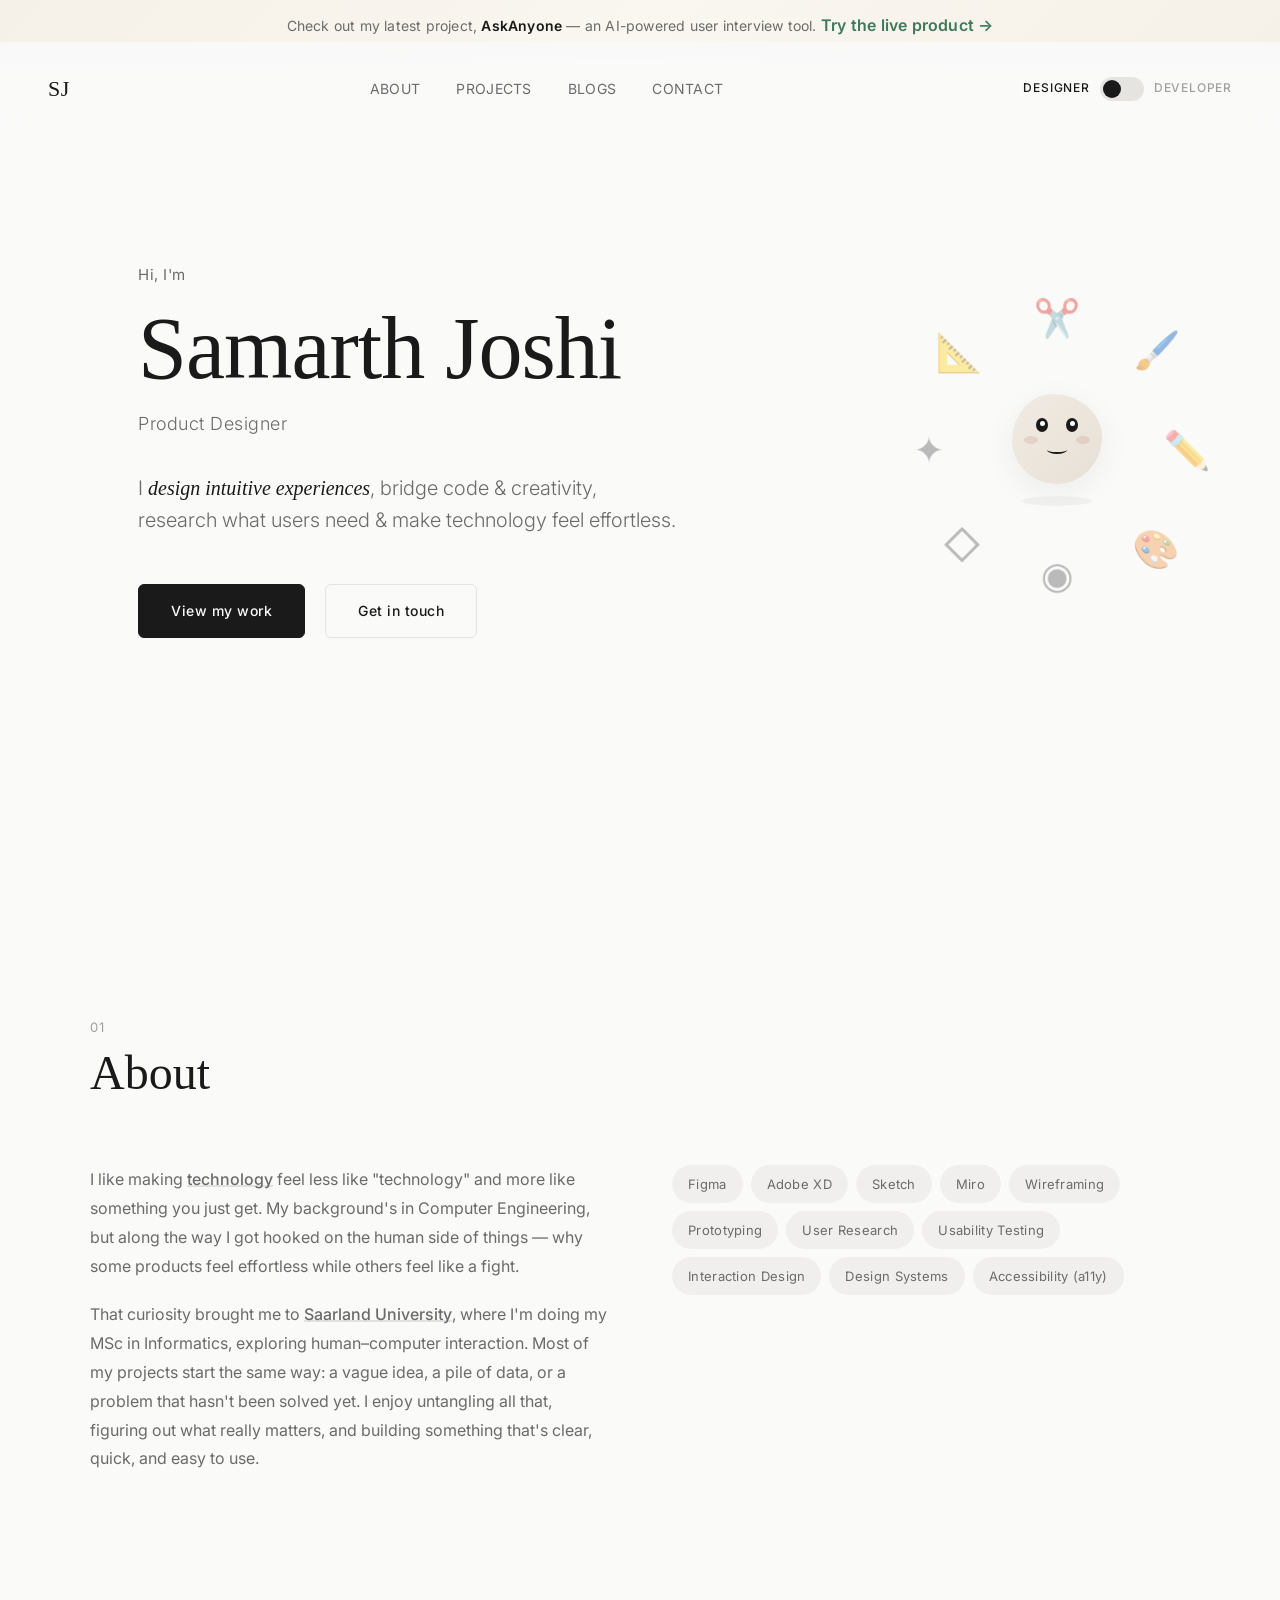
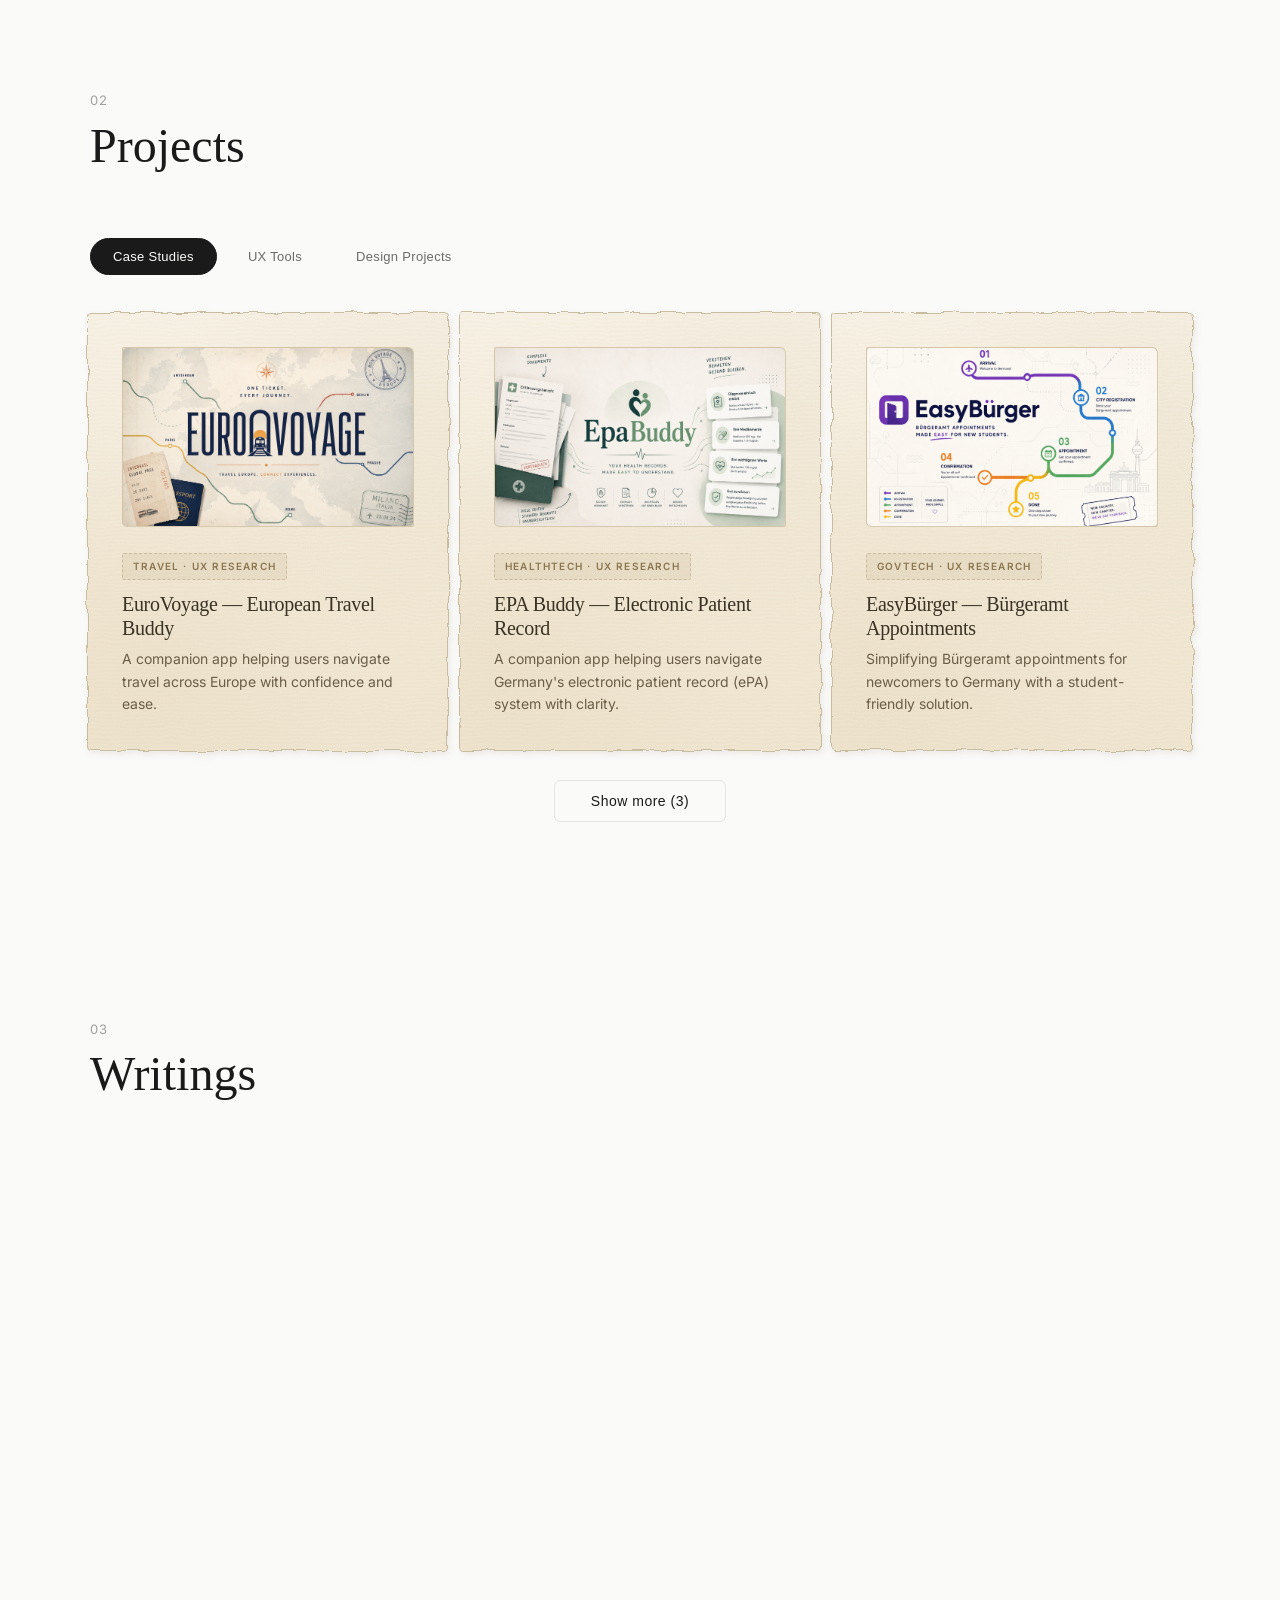
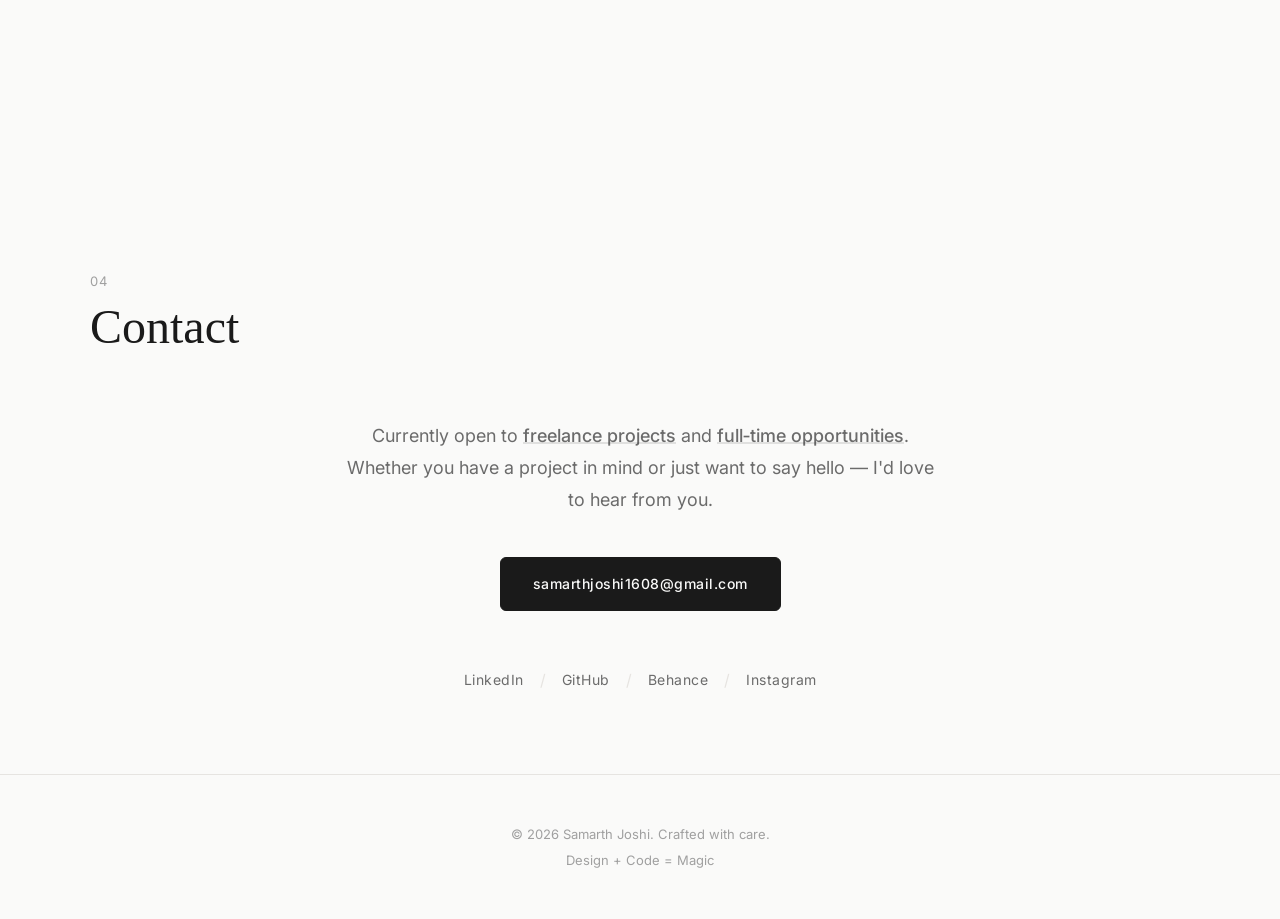
==== commit 2c75c385: "new" ====
--- a/index.html
+++ b/index.html
@@ -180,14 +180,14 @@
                 </article>
                 <article class="blog-card">
                     <div class="blog-meta">
-                        <span class="blog-date">Medium</span>
-                        <span class="blog-tag">UX Case Study</span>
-                    </div>
-                    <h3 class="blog-title">PantryPal — Cooking, Budgeting & Smart Recipe Assistant</h3>
-                    <p class="blog-excerpt">
-                        A food-tech app that helps users cook smarter, stay on budget, and reduce waste through guided recipes and gamified learning.
-                    </p>
-                    <a href="https://medium.com/@samarthjoshi1608/ux-case-study-pantrypal-cooking-budgeting-smart-recipe-assistant-7d09d4a78a9b" target="_blank" class="blog-link">Read more →</a>
+                        <span class="blog-date">LinkedIn</span>
+                        <span class="blog-tag">AI + UX</span>
+                    </div>
+                    <h3 class="blog-title">AskAnyone — AI-Based User Interview Tool</h3>
+                    <p class="blog-excerpt">
+                        A deep dive into building an AI-powered tool that helps UX researchers conduct smarter, faster user interviews.
+                    </p>
+                    <a href="https://www.linkedin.com/posts/samarth-joshi-3b1a7218b_lately-ive-been-working-a-lot-on-ux-case-ugcPost-7466831999958380544-zy8B/?utm_source=share&utm_medium=member_desktop&rcm=ACoAACzUbrUBXUc9us3NpllqvVK4vGxvIkuanaw" target="_blank" class="blog-link">Read more →</a>
                 </article>
             </div>
         </div>
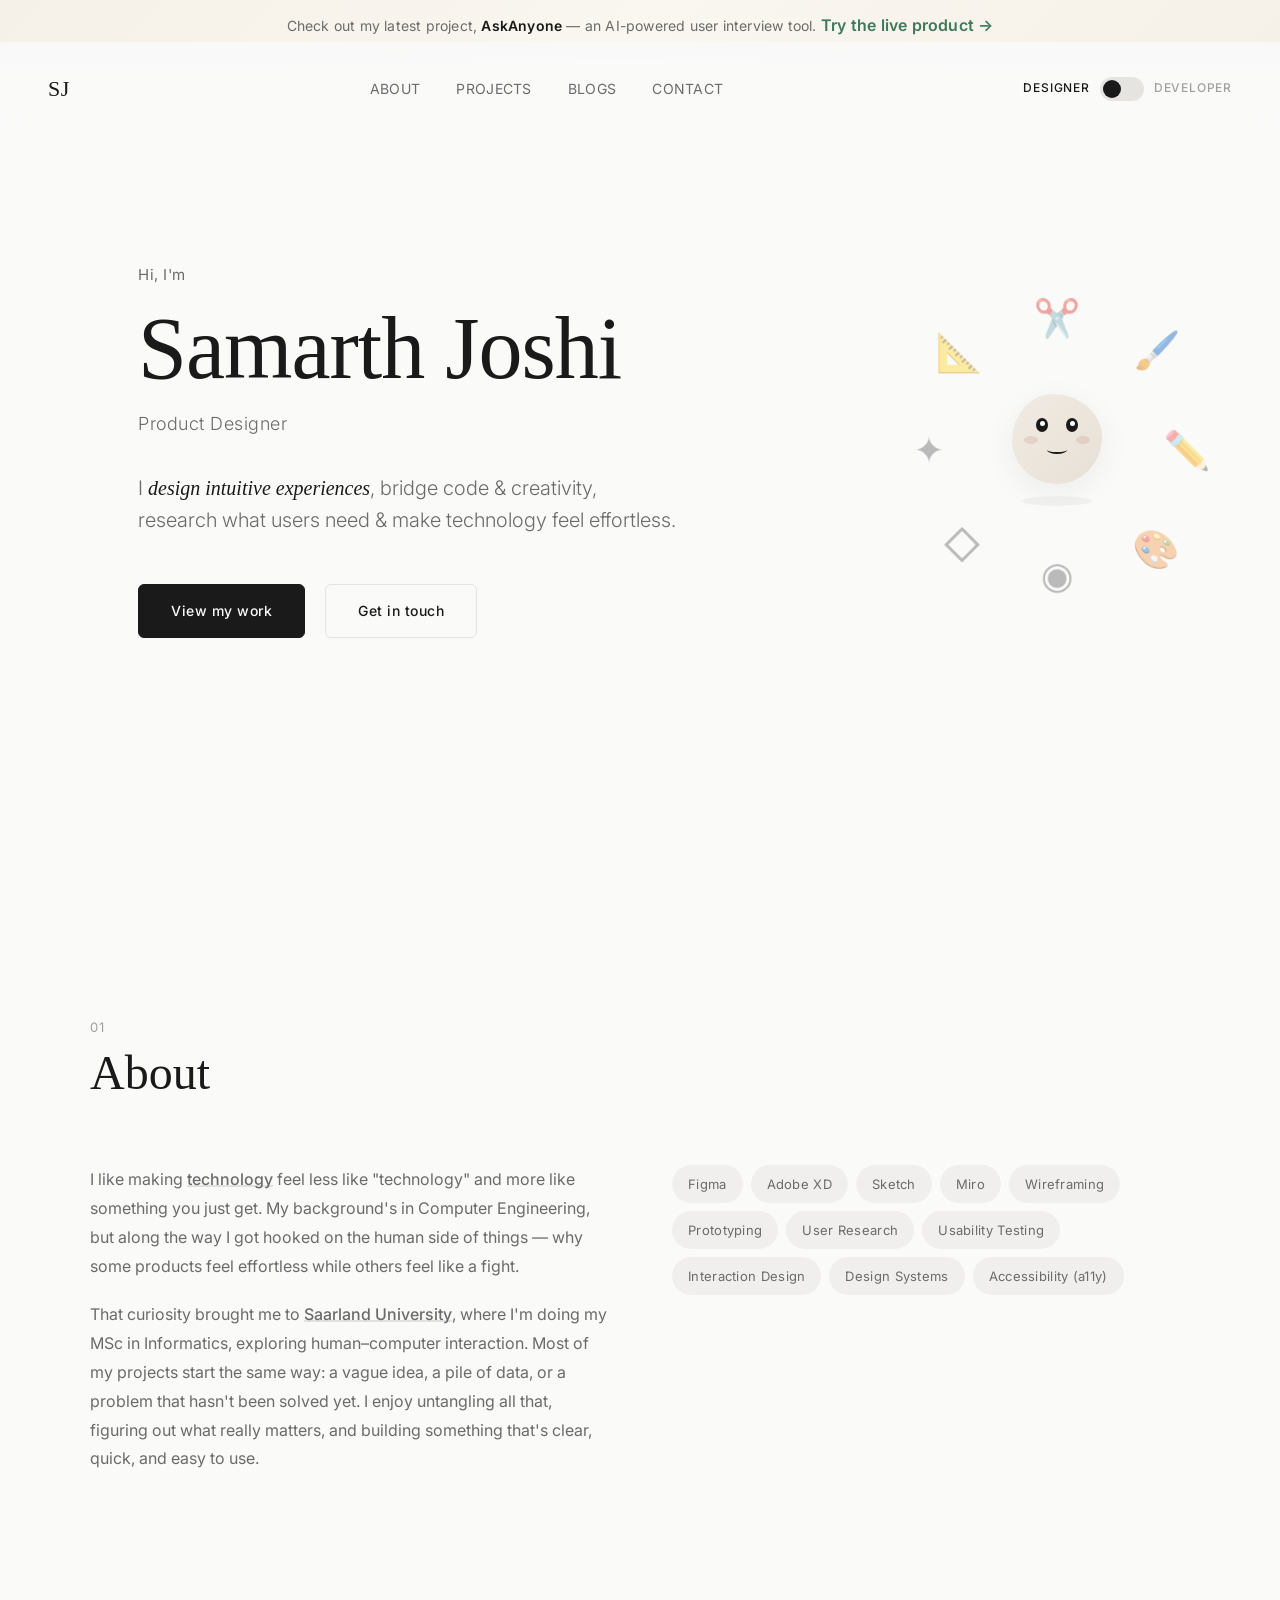
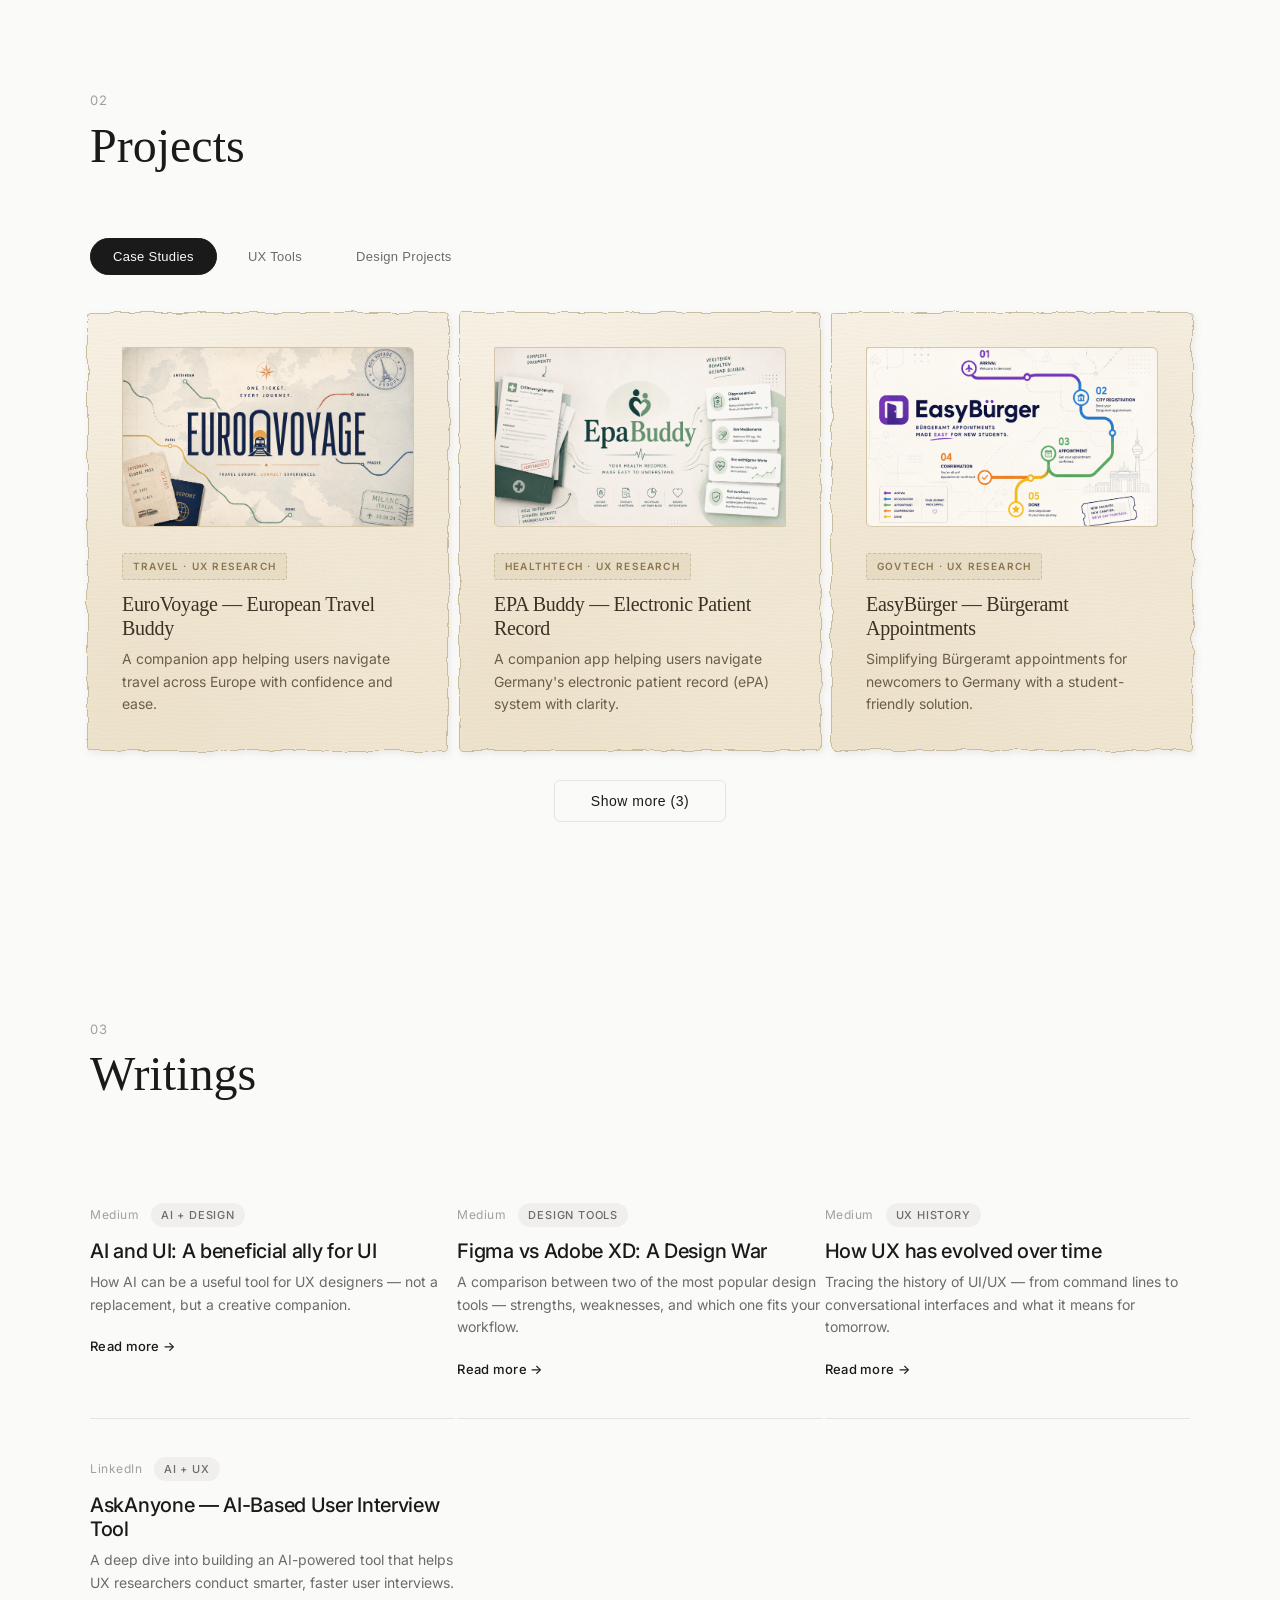
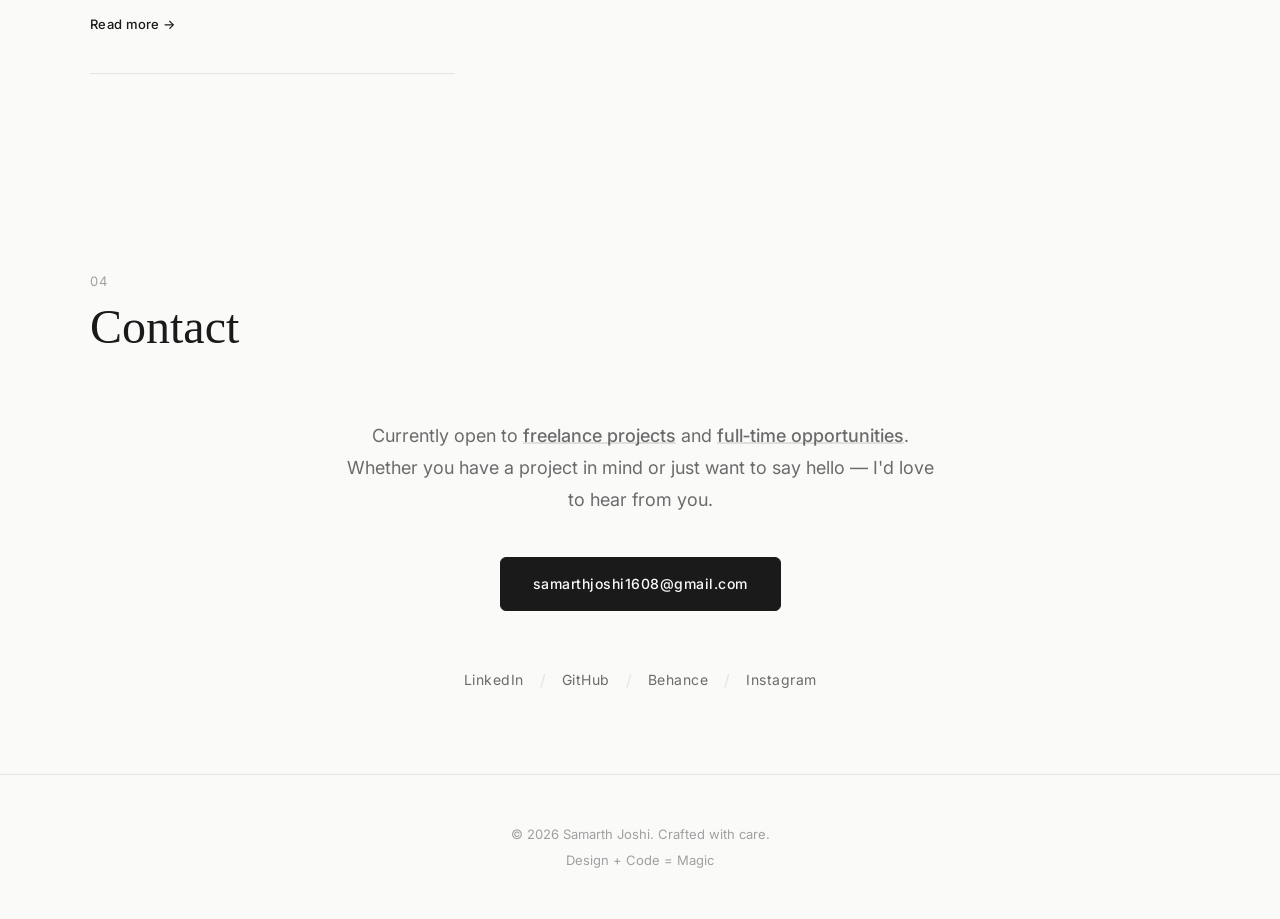
==== commit 576aaeb1: "new" ====
--- a/index.html
+++ b/index.html
@@ -56,7 +56,7 @@
         <div class="nav-right">
             <div class="toggle-container">
                 <span class="toggle-label left active" data-role="designer">Designer</span>
-                <button class="toggle-switch" id="roleToggle" aria-label="Toggle between Designer and Developer">
+                <button class="toggle-switch" id="roleToggle" aria-label="Toggle between Designer and Developer" data-tooltip="Switch between Designer &amp; Developer views">
                     <span class="toggle-knob"></span>
                 </button>
                 <span class="toggle-label right" data-role="developer">Developer</span>
--- a/styles.css
+++ b/styles.css
@@ -169,6 +169,7 @@
     display: flex;
     align-items: center;
     gap: 10px;
+    position: relative;
 }
 
 .toggle-label {
@@ -215,6 +216,34 @@
 
 .toggle-switch.dev .toggle-knob {
     transform: translateX(20px);
+}
+
+/* ===== TOGGLE TOOLTIP ===== */
+.toggle-switch::after {
+    content: attr(data-tooltip);
+    position: absolute;
+    bottom: calc(100% + 10px);
+    left: 50%;
+    transform: translateX(-50%) translateY(4px);
+    background: var(--text);
+    color: var(--bg);
+    font-family: var(--font-body);
+    font-size: 11px;
+    font-weight: 400;
+    letter-spacing: 0.2px;
+    white-space: nowrap;
+    padding: 7px 12px;
+    border-radius: 6px;
+    opacity: 0;
+    pointer-events: none;
+    transition: opacity 0.25s ease, transform 0.25s ease;
+    z-index: 10;
+}
+
+.toggle-switch:hover::after,
+.toggle-switch:focus-visible::after {
+    opacity: 1;
+    transform: translateX(-50%) translateY(0);
 }
 
 /* ===== CURSOR TRAIL ===== */
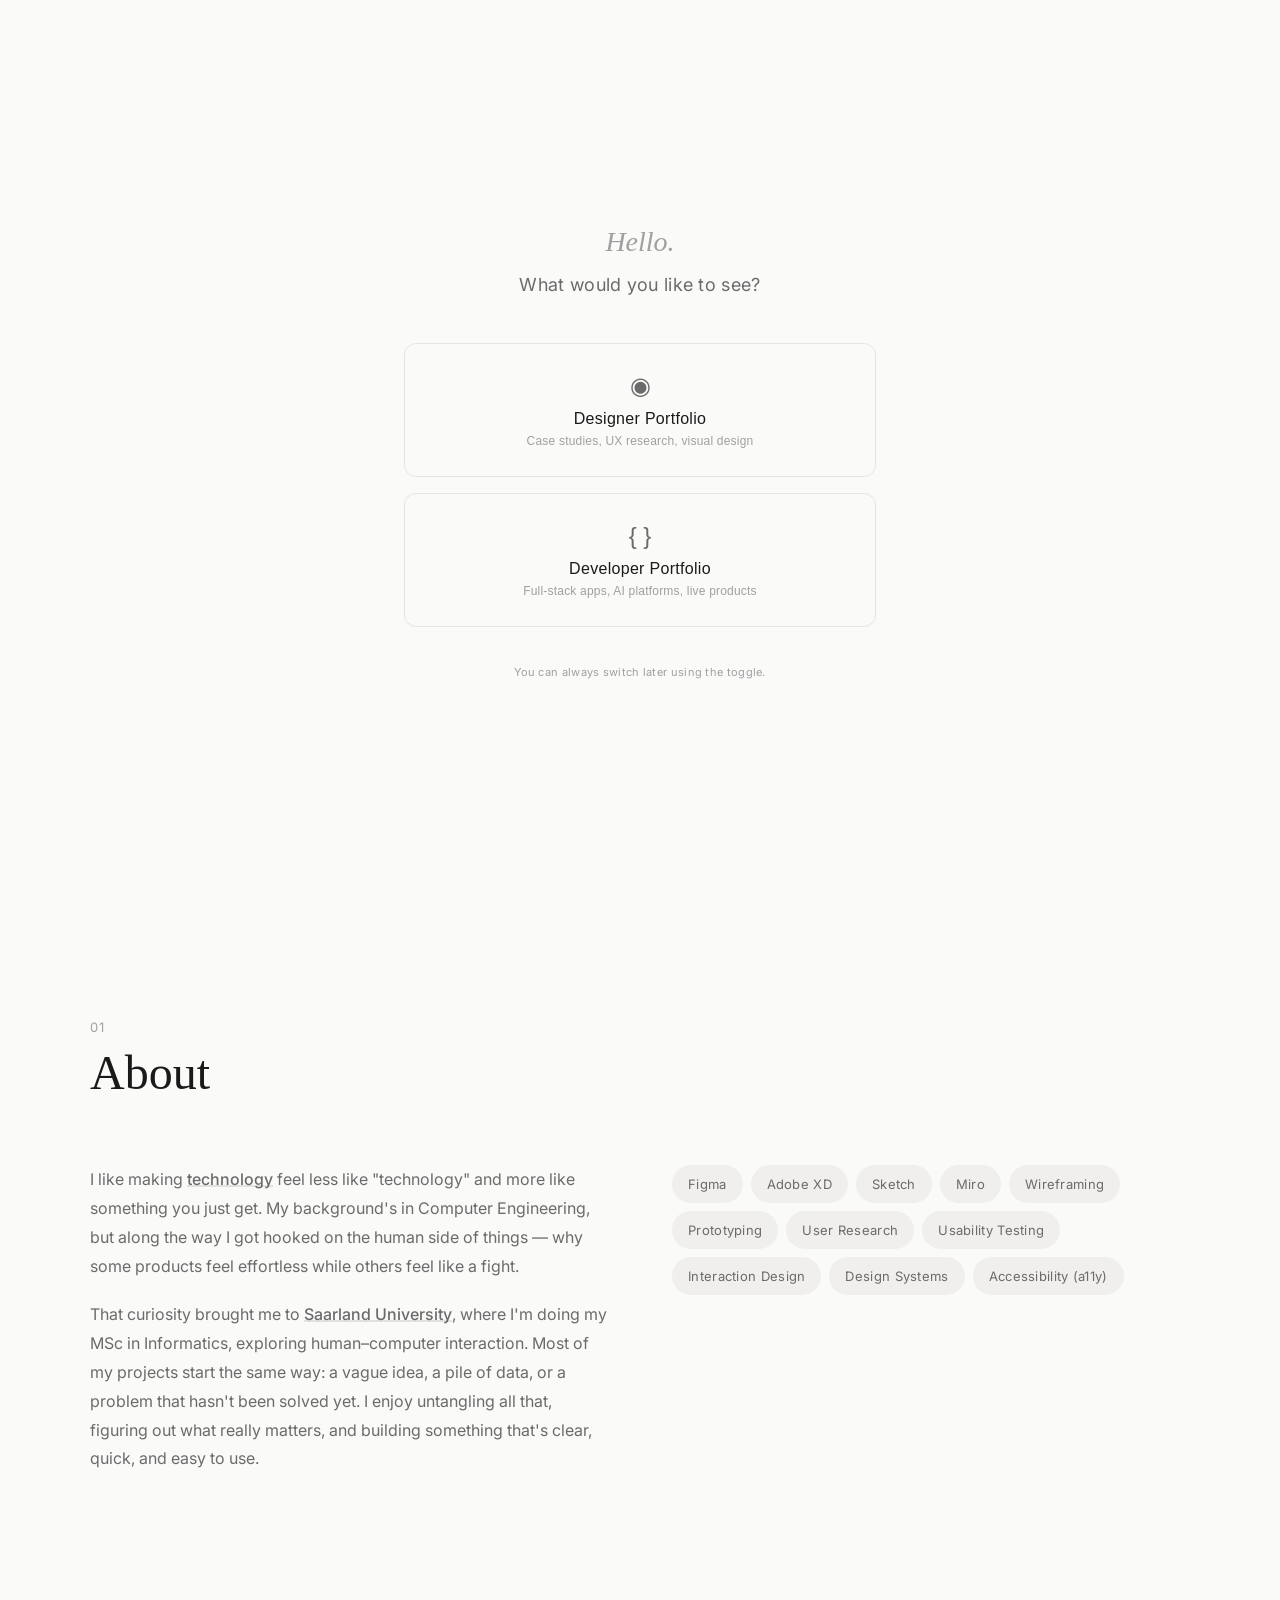
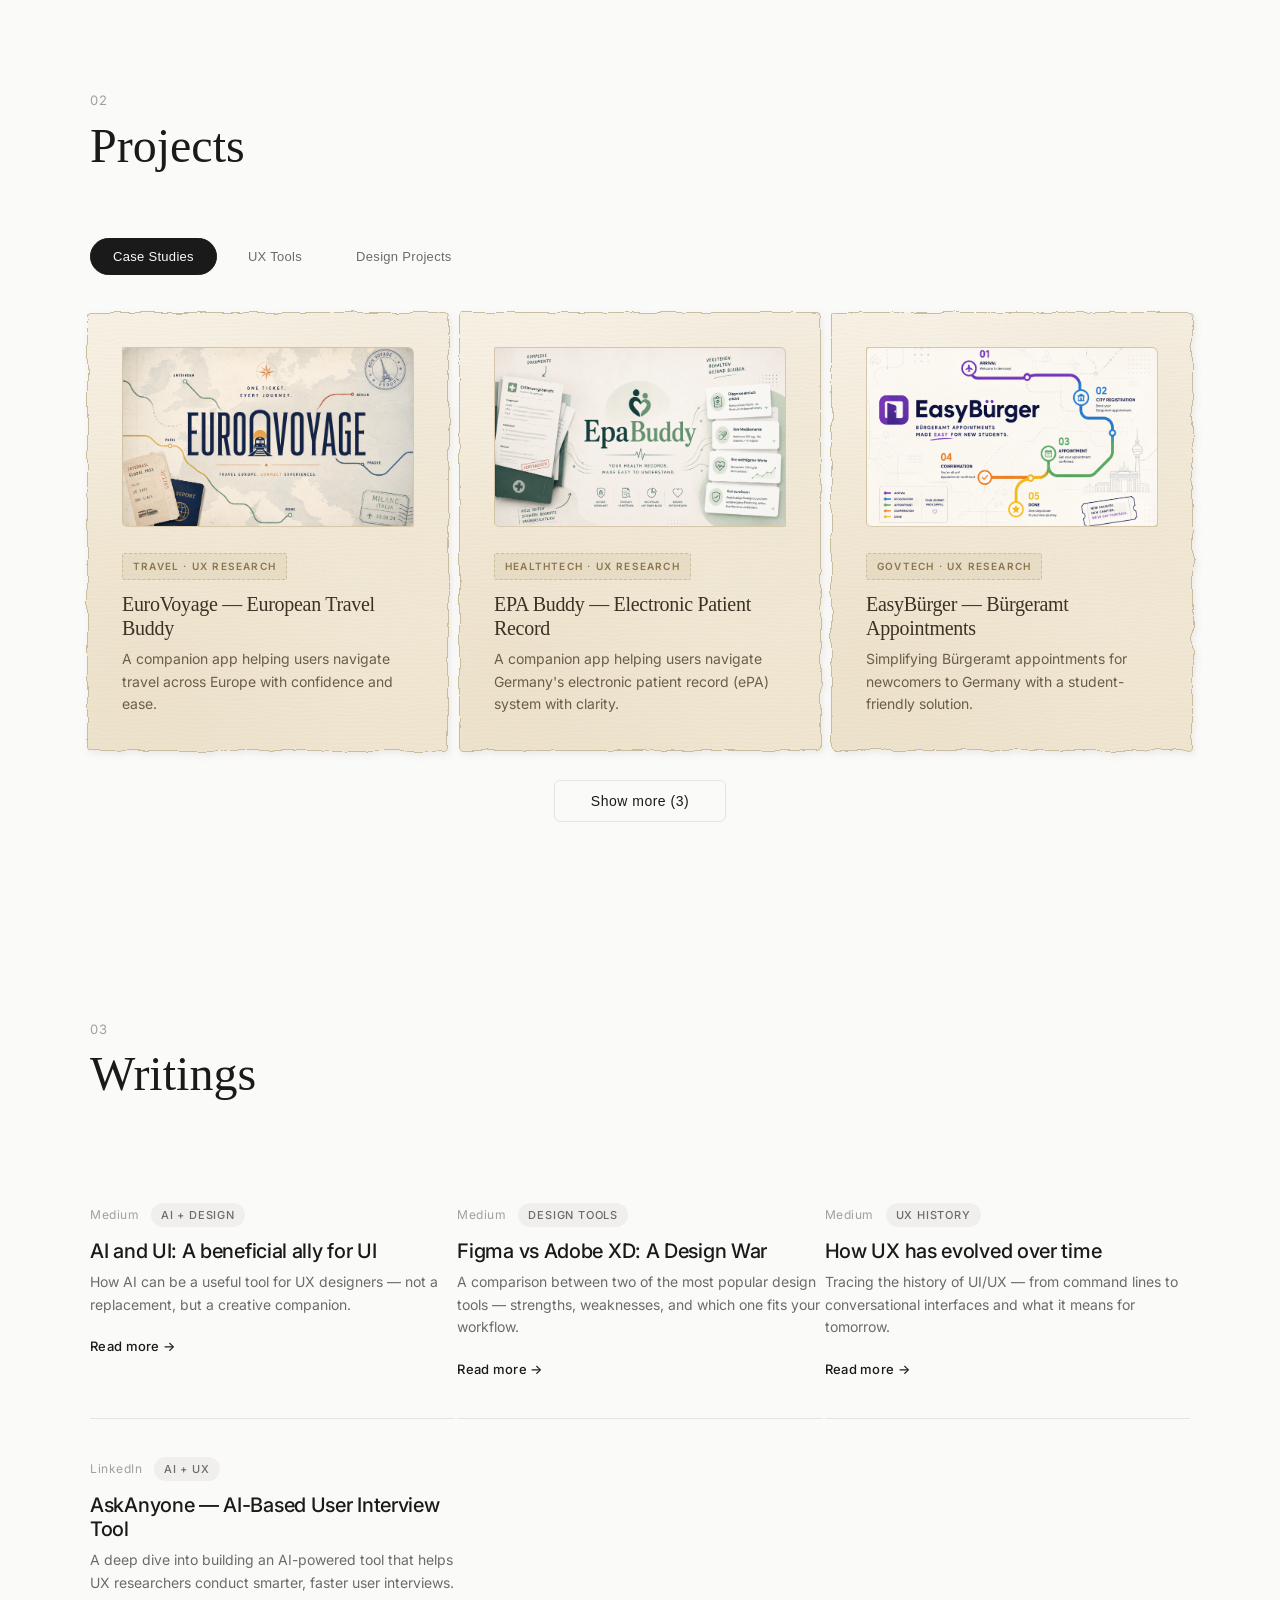
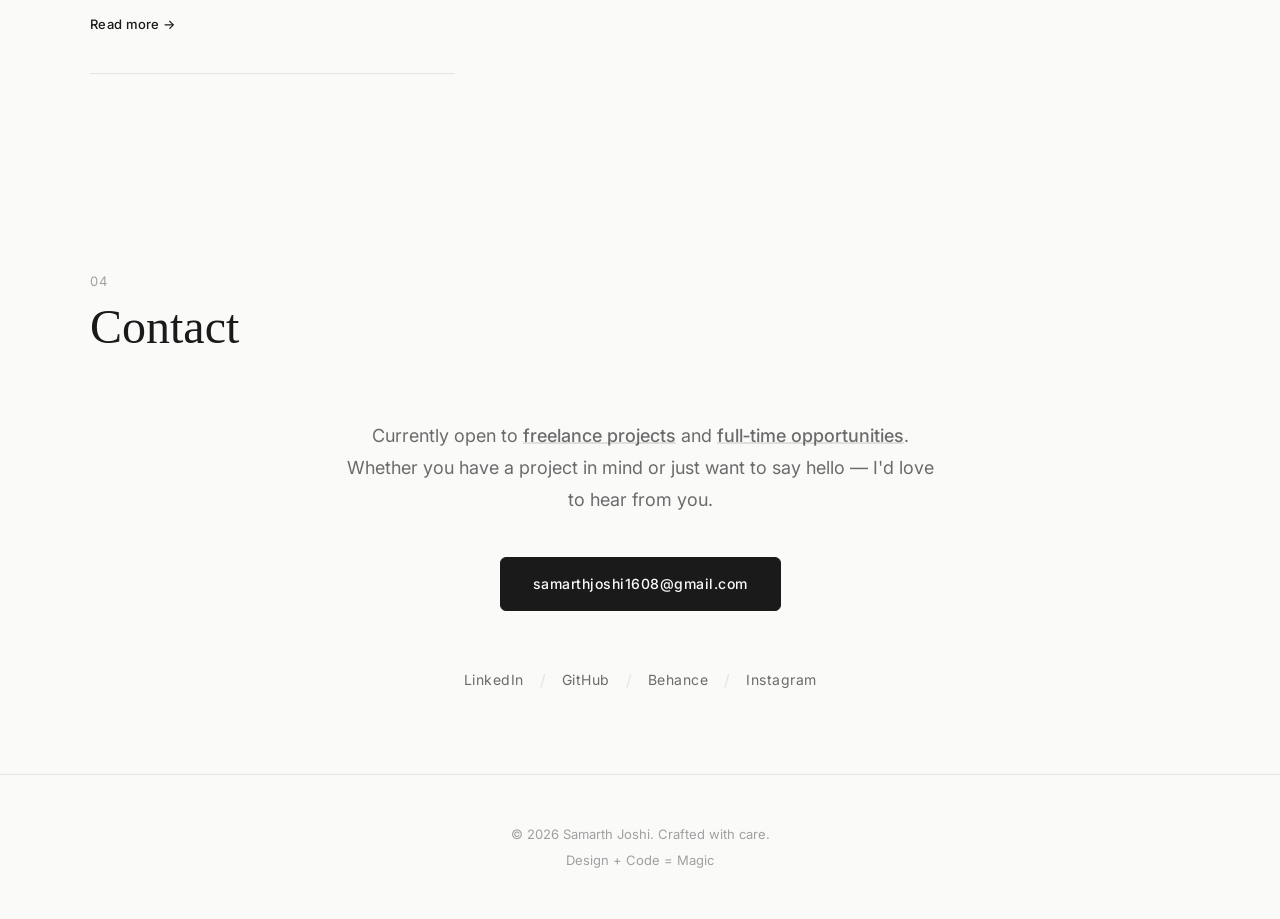
==== commit 4a1baa4f: "new way" ====
--- a/index.html
+++ b/index.html
@@ -10,6 +10,28 @@
     <link href="https://fonts.googleapis.com/css2?family=Inter:wght@300;400;500;600&family=Playfair+Display:ital@0;1&display=swap" rel="stylesheet">
 </head>
 <body>
+    <!-- FIRST-VISIT PORTFOLIO CHOOSER OVERLAY -->
+    <div class="portfolio-chooser" id="portfolioChooser">
+        <div class="chooser-bg"></div>
+        <div class="chooser-content">
+            <p class="chooser-greeting">Hello.</p>
+            <h2 class="chooser-question">What would you like to see?</h2>
+            <div class="chooser-options">
+                <button class="chooser-option" data-choice="designer">
+                    <span class="chooser-option-icon">◉</span>
+                    <span class="chooser-option-label">Designer Portfolio</span>
+                    <span class="chooser-option-desc">Case studies, UX research, visual design</span>
+                </button>
+                <button class="chooser-option" data-choice="developer">
+                    <span class="chooser-option-icon">{ }</span>
+                    <span class="chooser-option-label">Developer Portfolio</span>
+                    <span class="chooser-option-desc">Full-stack apps, AI platforms, live products</span>
+                </button>
+            </div>
+            <p class="chooser-hint">You can always switch later using the toggle.</p>
+        </div>
+    </div>
+
     <!-- FEATURED BANNER -->
     <div class="featured-banner">
         <a href="https://askanyone.netlify.app/" target="_blank" class="featured-banner-link">
--- a/styles.css
+++ b/styles.css
@@ -35,6 +35,144 @@
     font-weight: 400;
     font-size: 16px;
     overflow-x: hidden;
+}
+
+/* ===== PORTFOLIO CHOOSER OVERLAY ===== */
+.portfolio-chooser {
+    position: fixed;
+    inset: 0;
+    z-index: 10000;
+    display: flex;
+    align-items: center;
+    justify-content: center;
+    opacity: 0;
+    transition: opacity 0.5s ease;
+    cursor: auto;
+}
+
+.portfolio-chooser.visible {
+    opacity: 1;
+}
+
+.portfolio-chooser.fade-out {
+    opacity: 0;
+    pointer-events: none;
+    transition: opacity 0.6s ease;
+}
+
+.chooser-bg {
+    position: absolute;
+    inset: 0;
+    background: var(--bg);
+}
+
+.chooser-content {
+    position: relative;
+    z-index: 1;
+    text-align: center;
+    padding: 40px 24px;
+    max-width: 520px;
+    width: 100%;
+}
+
+.chooser-greeting {
+    font-family: var(--font-display);
+    font-style: italic;
+    font-size: 28px;
+    color: var(--text-quiet);
+    margin-bottom: 8px;
+    opacity: 0;
+    transform: translateY(12px);
+    animation: chooserFadeUp 0.6s 0.15s ease forwards;
+}
+
+.chooser-question {
+    font-family: var(--font-body);
+    font-size: 18px;
+    font-weight: 400;
+    color: var(--text-muted);
+    letter-spacing: 0.3px;
+    margin-bottom: 48px;
+    opacity: 0;
+    transform: translateY(12px);
+    animation: chooserFadeUp 0.6s 0.25s ease forwards;
+}
+
+.chooser-options {
+    display: flex;
+    flex-direction: column;
+    gap: 16px;
+    margin-bottom: 36px;
+}
+
+.chooser-option {
+    display: flex;
+    flex-direction: column;
+    align-items: center;
+    gap: 6px;
+    padding: 28px 24px;
+    background: transparent;
+    border: 1px solid var(--border);
+    border-radius: 12px;
+    cursor: pointer;
+    transition: all 0.35s ease;
+    text-align: center;
+    opacity: 0;
+    transform: translateY(16px);
+}
+
+.chooser-option:nth-child(1) {
+    animation: chooserFadeUp 0.6s 0.4s ease forwards;
+}
+
+.chooser-option:nth-child(2) {
+    animation: chooserFadeUp 0.6s 0.5s ease forwards;
+}
+
+.chooser-option:hover {
+    border-color: var(--text);
+    background: rgba(0, 0, 0, 0.02);
+    transform: translateY(-2px);
+    box-shadow: 0 8px 32px rgba(0, 0, 0, 0.04);
+}
+
+.chooser-option-icon {
+    font-size: 24px;
+    color: var(--text-muted);
+    margin-bottom: 4px;
+    transition: color 0.3s ease;
+}
+
+.chooser-option:hover .chooser-option-icon {
+    color: var(--text);
+}
+
+.chooser-option-label {
+    font-size: 16px;
+    font-weight: 500;
+    color: var(--text);
+    letter-spacing: 0.3px;
+}
+
+.chooser-option-desc {
+    font-size: 12px;
+    color: var(--text-quiet);
+    letter-spacing: 0.2px;
+}
+
+.chooser-hint {
+    font-size: 11px;
+    color: var(--text-quiet);
+    letter-spacing: 0.3px;
+    opacity: 0;
+    animation: chooserFadeUp 0.6s 0.65s ease forwards;
+}
+
+@keyframes chooserFadeUp {
+    to {
+        opacity: 1;
+        transform: translateY(0);
+    }
 }
 
 /* Restore cursor on interactive elements */
@@ -1726,6 +1864,27 @@
         top: 60px;
     }
 
+    .chooser-greeting {
+        font-size: 22px;
+    }
+
+    .chooser-question {
+        font-size: 15px;
+        margin-bottom: 32px;
+    }
+
+    .chooser-option {
+        padding: 22px 18px;
+    }
+
+    .chooser-option-label {
+        font-size: 14px;
+    }
+
+    .chooser-option-desc {
+        font-size: 11px;
+    }
+
     .logo {
         font-size: 18px;
     }
